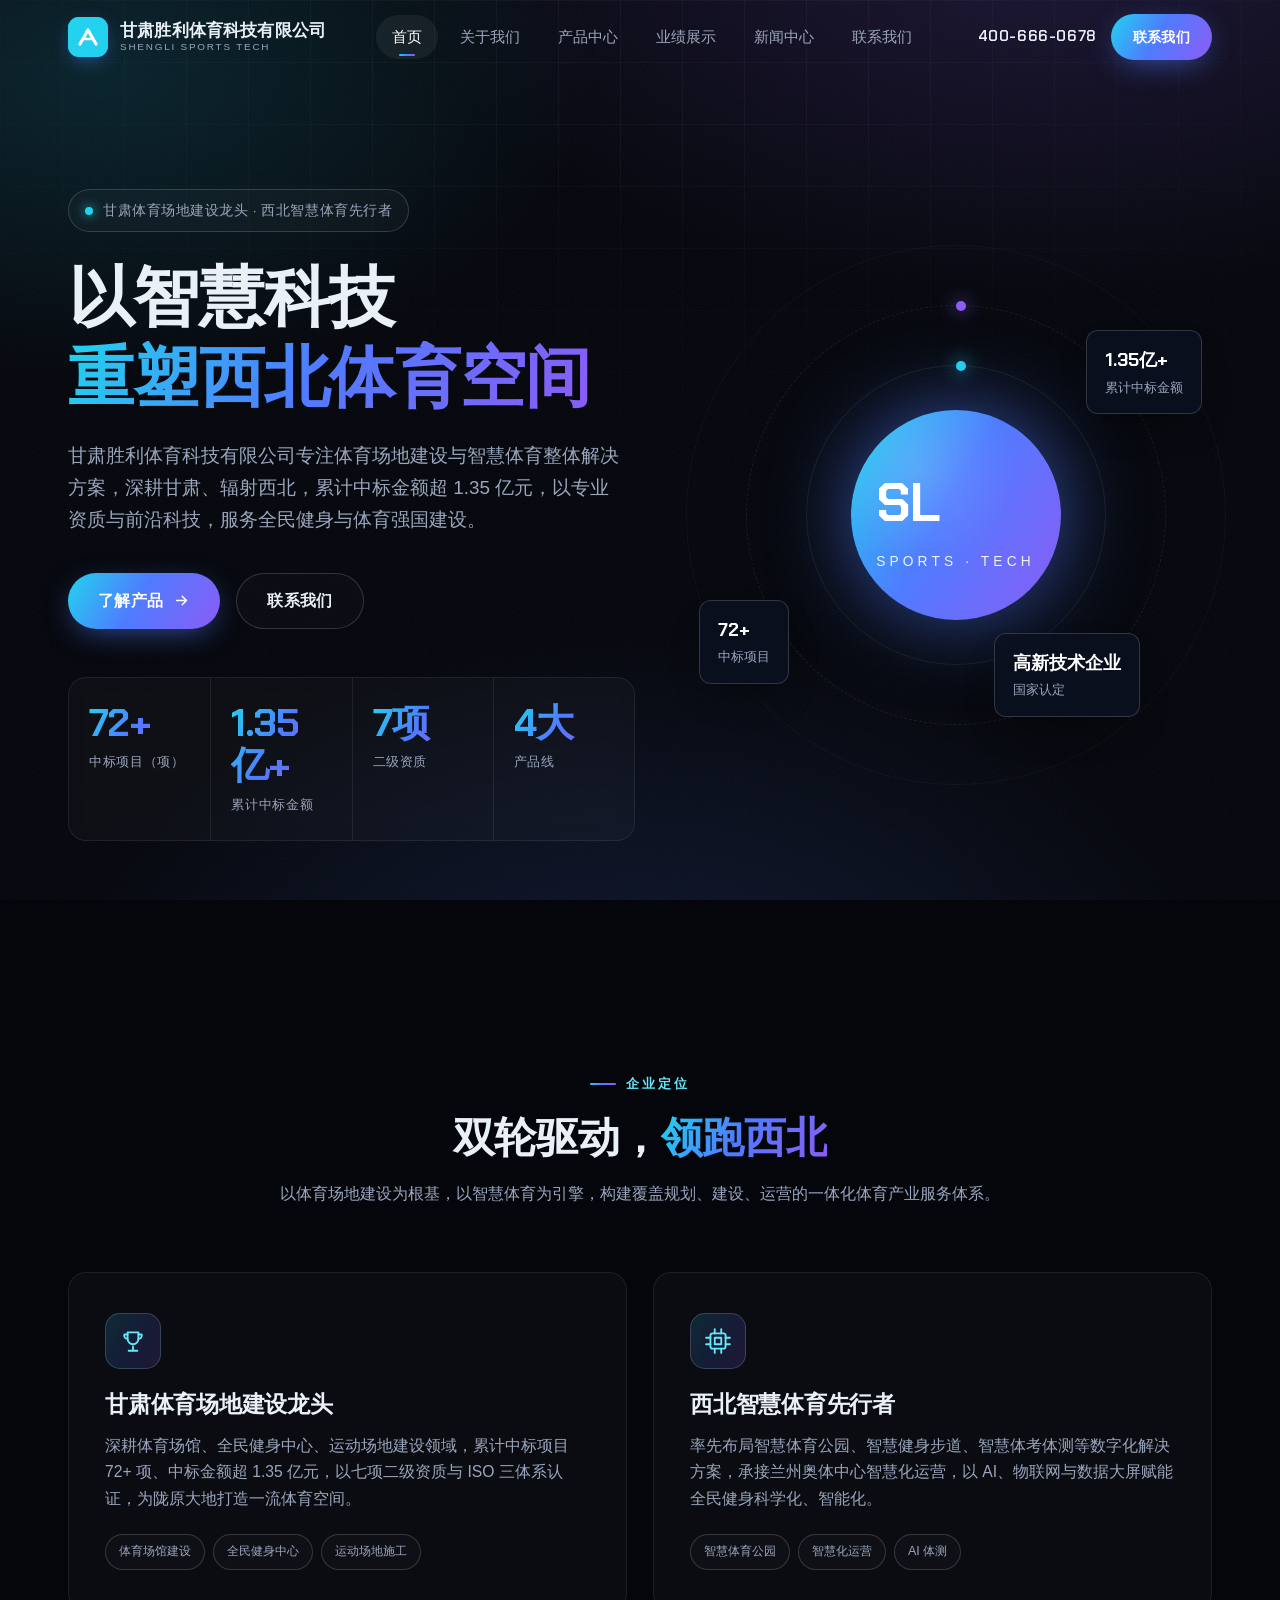
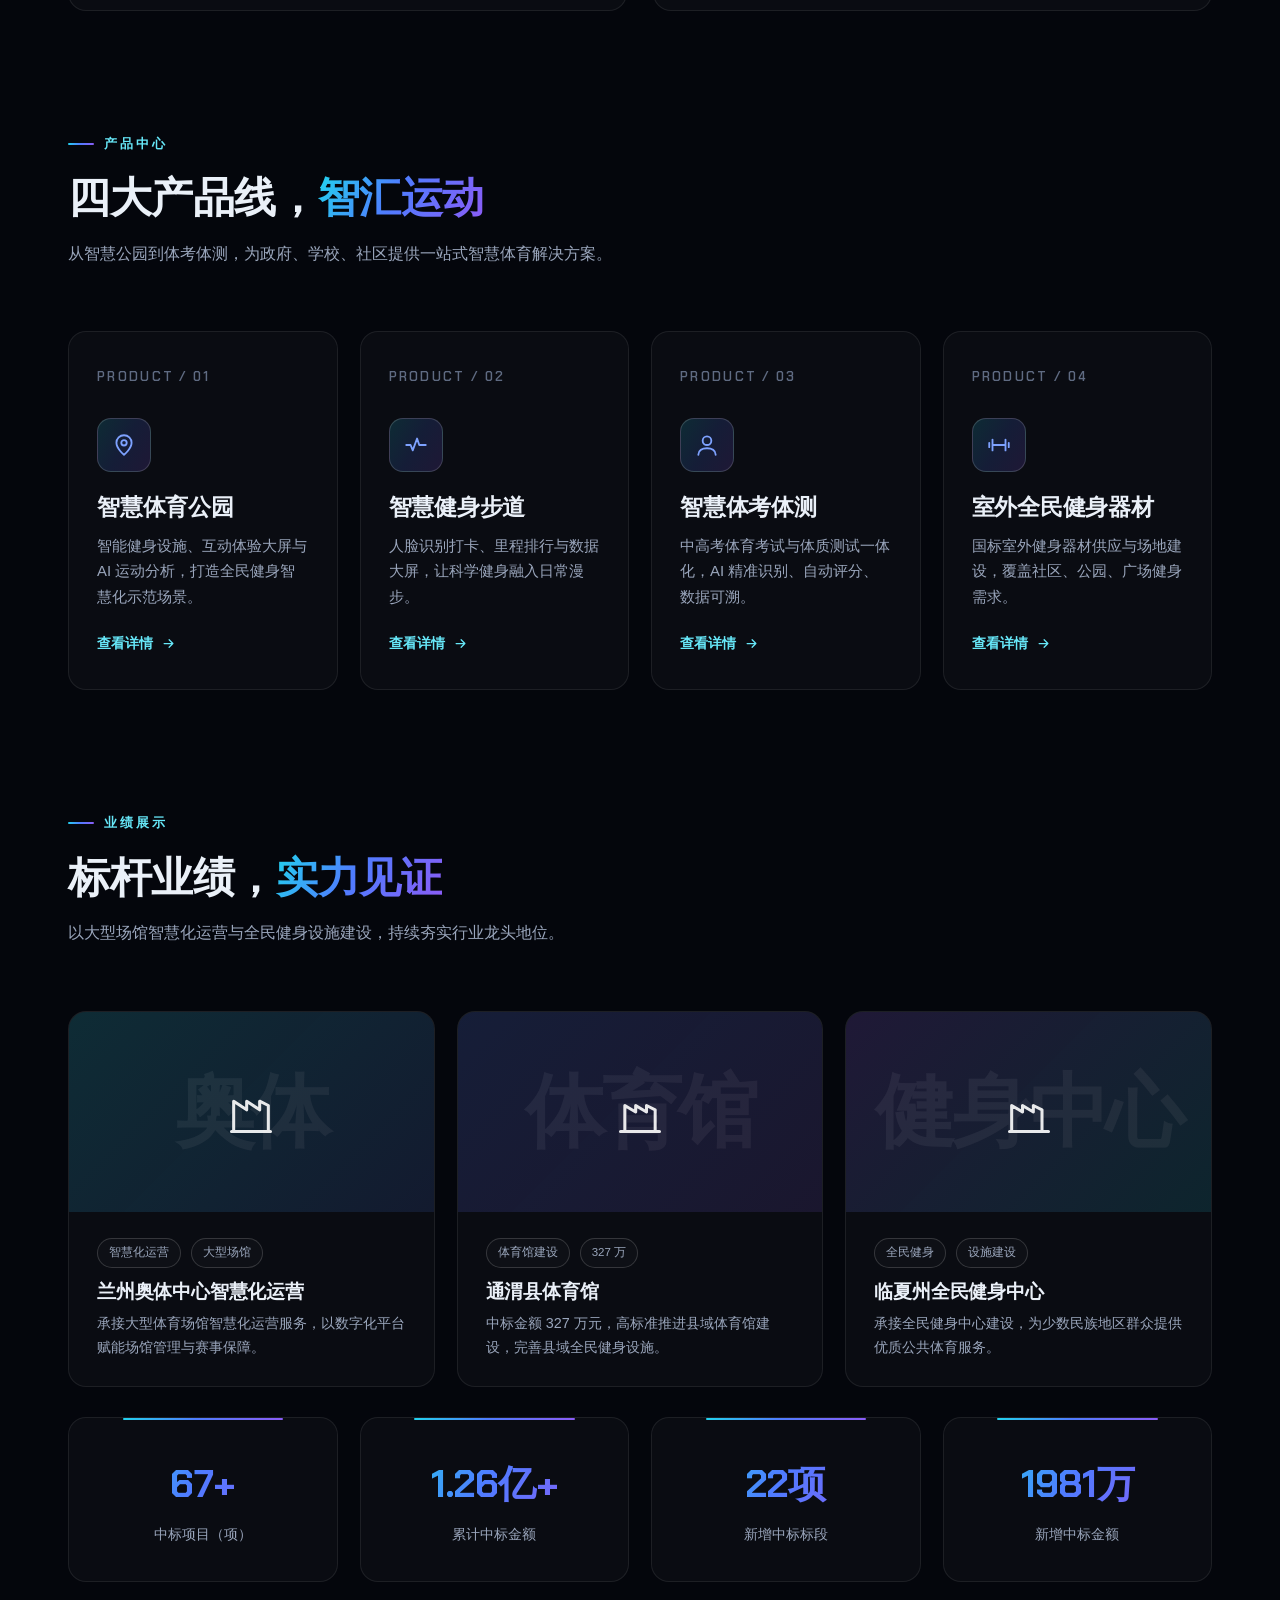
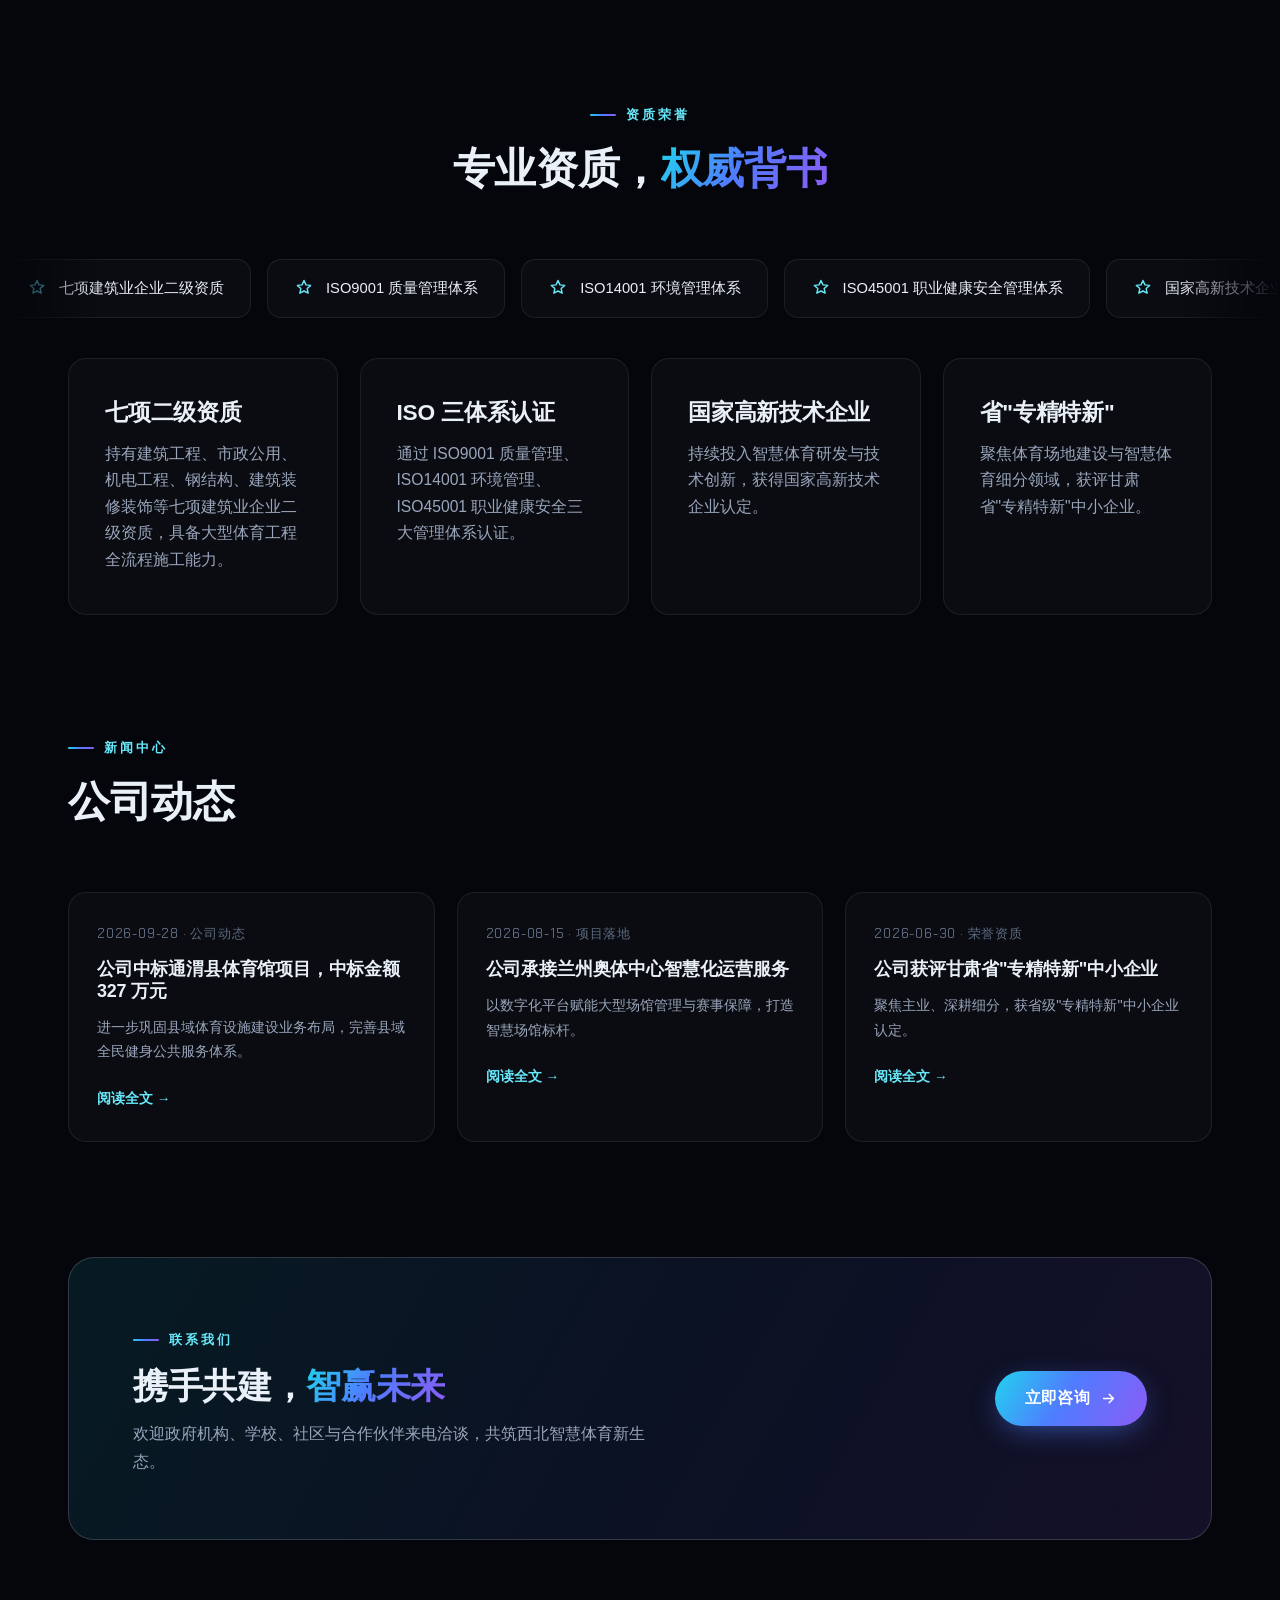
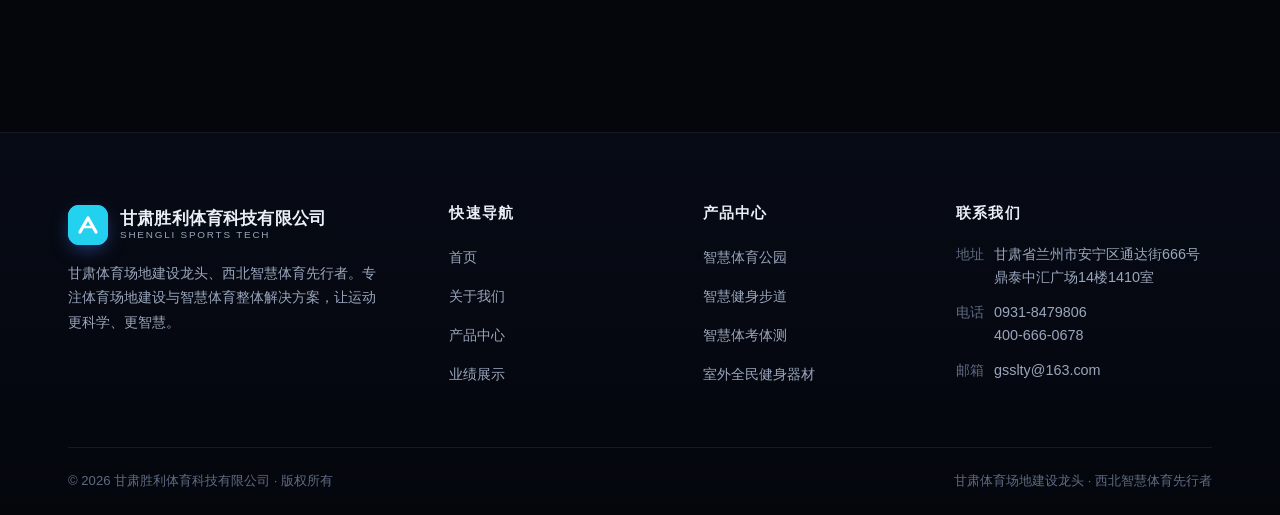
==== index.html @ 9ce58625 "feat: 甘肃胜利体育科技官网初版（深色科技风，六页整站）" ====
<!DOCTYPE html>
<html lang="zh-CN">
<head>
<meta charset="UTF-8">
<meta name="viewport" content="width=device-width, initial-scale=1.0">
<title>甘肃胜利体育科技有限公司 · 体育场地建设龙头 / 西北智慧体育先行者</title>
<meta name="description" content="甘肃胜利体育科技有限公司，甘肃体育场地建设龙头、西北智慧体育先行者。智慧体育公园、智慧健身步道、智慧体考体测、室外全民健身器材，累计中标超1.35亿元。">
<link rel="icon" href="data:image/svg+xml,%3Csvg xmlns='http://www.w3.org/2000/svg' viewBox='0 0 64 64'%3E%3Cdefs%3E%3ClinearGradient id='g' x1='0' y1='0' x2='64' y2='64'%3E%3Cstop stop-color='%2322d3ee'/%3E%3Cstop offset='1' stop-color='%238b5cf6'/%3E%3C/linearGradient%3E%3C/defs%3E%3Crect width='64' height='64' rx='16' fill='url(%23g)'/%3E%3Cpath d='M18 44 L32 20 L46 44' stroke='white' stroke-width='5' fill='none' stroke-linecap='round' stroke-linejoin='round'/%3E%3C/svg%3E">
<link rel="preconnect" href="https://fonts.googleapis.com">
<link rel="preconnect" href="https://fonts.gstatic.com" crossorigin>
<link href="https://fonts.googleapis.com/css2?family=Chakra+Petch:wght@500;600;700&display=swap" rel="stylesheet">
<link rel="stylesheet" href="assets/css/style.css">
</head>
<body>

<main>

  <!-- ===================== HERO ===================== -->
  <section class="hero">
    <div class="container hero-grid">
      <div class="reveal">
        <div class="hero-badge"><span class="dot"></span>甘肃体育场地建设龙头 · 西北智慧体育先行者</div>
        <h1>以智慧科技<br><span class="grad-text">重塑西北体育空间</span></h1>
        <p class="lead">甘肃胜利体育科技有限公司专注体育场地建设与智慧体育整体解决方案，深耕甘肃、辐射西北，累计中标金额超 1.35 亿元，以专业资质与前沿科技，服务全民健身与体育强国建设。</p>
        <div class="hero-actions">
          <a class="btn btn-primary" href="products.html">了解产品
            <svg viewBox="0 0 24 24" fill="none" stroke="currentColor" stroke-width="2" stroke-linecap="round" stroke-linejoin="round"><path d="M5 12h14M13 6l6 6-6 6"/></svg>
          </a>
          <a class="btn btn-ghost" href="contact.html">联系我们</a>
        </div>
        <div class="hero-stats">
          <div class="stat"><div class="stat-value" data-count="72" data-suffix="+">72+</div><div class="stat-label">中标项目（项）</div></div>
          <div class="stat"><div class="stat-value" data-count="1.35" data-decimals="2" data-suffix="亿+">1.35亿+</div><div class="stat-label">累计中标金额</div></div>
          <div class="stat"><div class="stat-value" data-count="7" data-suffix="项">7项</div><div class="stat-label">二级资质</div></div>
          <div class="stat"><div class="stat-value" data-count="4" data-suffix="大">4大</div><div class="stat-label">产品线</div></div>
        </div>
      </div>

      <div class="hero-visual reveal" data-delay="2">
        <div class="hero-orbit">
          <div class="hero-ring ring-1"></div>
          <div class="hero-ring ring-2"></div>
          <div class="hero-ring ring-3"></div>
          <div class="hero-core"><div><span>SL</span><em>SPORTS · TECH</em></div></div>
        </div>
        <div class="hero-float f1"><b>1.35亿+</b>累计中标金额</div>
        <div class="hero-float f2"><b>72+</b>中标项目</div>
        <div class="hero-float f3"><b>高新技术企业</b>国家认定</div>
      </div>
    </div>
  </section>

  <!-- ===================== 定位 ===================== -->
  <section class="section">
    <div class="container">
      <div class="section-head center reveal">
        <span class="eyebrow">企业定位</span>
        <h2 class="section-title">双轮驱动，<span class="grad-text">领跑西北</span></h2>
        <p class="section-sub">以体育场地建设为根基，以智慧体育为引擎，构建覆盖规划、建设、运营的一体化体育产业服务体系。</p>
      </div>
      <div class="dual-grid">
        <div class="card position-card reveal">
          <div class="ico">
            <svg viewBox="0 0 24 24" fill="none" stroke="currentColor" stroke-width="1.7" stroke-linecap="round" stroke-linejoin="round"><path d="M8 21h8M12 17v4M7 4h10v6a5 5 0 0 1-10 0z"/><path d="M7 6H4a3 3 0 0 0 3 4M17 6h3a3 3 0 0 1-3 4"/></svg>
          </div>
          <h3>甘肃体育场地建设龙头</h3>
          <p>深耕体育场馆、全民健身中心、运动场地建设领域，累计中标项目 72+ 项、中标金额超 1.35 亿元，以七项二级资质与 ISO 三体系认证，为陇原大地打造一流体育空间。</p>
          <div class="tags"><span class="tag">体育场馆建设</span><span class="tag">全民健身中心</span><span class="tag">运动场地施工</span></div>
        </div>
        <div class="card position-card reveal" data-delay="1">
          <div class="ico">
            <svg viewBox="0 0 24 24" fill="none" stroke="currentColor" stroke-width="1.7" stroke-linecap="round" stroke-linejoin="round"><rect x="5" y="5" width="14" height="14" rx="2"/><path d="M9 1v4M15 1v4M9 19v4M15 19v4M1 9h4M1 15h4M19 9h4M19 15h4M9 9h6v6H9z"/></svg>
          </div>
          <h3>西北智慧体育先行者</h3>
          <p>率先布局智慧体育公园、智慧健身步道、智慧体考体测等数字化解决方案，承接兰州奥体中心智慧化运营，以 AI、物联网与数据大屏赋能全民健身科学化、智能化。</p>
          <div class="tags"><span class="tag">智慧体育公园</span><span class="tag">智慧化运营</span><span class="tag">AI 体测</span></div>
        </div>
      </div>
    </div>
  </section>

  <!-- ===================== 产品入口 ===================== -->
  <section class="section" style="padding-top:0;">
    <div class="container">
      <div class="section-head reveal">
        <span class="eyebrow">产品中心</span>
        <h2 class="section-title">四大产品线，<span class="grad-text">智汇运动</span></h2>
        <p class="section-sub">从智慧公园到体考体测，为政府、学校、社区提供一站式智慧体育解决方案。</p>
      </div>
      <div class="product-grid">
        <a class="card product-card reveal" href="products.html">
          <span class="idx">PRODUCT / 01</span>
          <div class="ico"><svg viewBox="0 0 24 24" fill="none" stroke="currentColor" stroke-width="1.7" stroke-linecap="round" stroke-linejoin="round"><path d="M12 21s-7-5.5-7-11a7 7 0 0 1 14 0c0 5.5-7 11-7 11z"/><circle cx="12" cy="10" r="2.5"/></svg></div>
          <h3>智慧体育公园</h3>
          <p>智能健身设施、互动体验大屏与 AI 运动分析，打造全民健身智慧化示范场景。</p>
          <span class="more">查看详情 <svg viewBox="0 0 24 24" fill="none" stroke="currentColor" stroke-width="2" stroke-linecap="round" stroke-linejoin="round"><path d="M5 12h14M13 6l6 6-6 6"/></svg></span>
        </a>
        <a class="card product-card reveal" data-delay="1" href="products.html">
          <span class="idx">PRODUCT / 02</span>
          <div class="ico"><svg viewBox="0 0 24 24" fill="none" stroke="currentColor" stroke-width="1.7" stroke-linecap="round" stroke-linejoin="round"><path d="M3 12h4l2 5 4-11 2 6h6"/></svg></div>
          <h3>智慧健身步道</h3>
          <p>人脸识别打卡、里程排行与数据大屏，让科学健身融入日常漫步。</p>
          <span class="more">查看详情 <svg viewBox="0 0 24 24" fill="none" stroke="currentColor" stroke-width="2" stroke-linecap="round" stroke-linejoin="round"><path d="M5 12h14M13 6l6 6-6 6"/></svg></span>
        </a>
        <a class="card product-card reveal" data-delay="2" href="products.html">
          <span class="idx">PRODUCT / 03</span>
          <div class="ico"><svg viewBox="0 0 24 24" fill="none" stroke="currentColor" stroke-width="1.7" stroke-linecap="round" stroke-linejoin="round"><circle cx="12" cy="8" r="4"/><path d="M4 21c0-4 3.6-6 8-6s8 2 8 6"/></svg></div>
          <h3>智慧体考体测</h3>
          <p>中高考体育考试与体质测试一体化，AI 精准识别、自动评分、数据可溯。</p>
          <span class="more">查看详情 <svg viewBox="0 0 24 24" fill="none" stroke="currentColor" stroke-width="2" stroke-linecap="round" stroke-linejoin="round"><path d="M5 12h14M13 6l6 6-6 6"/></svg></span>
        </a>
        <a class="card product-card reveal" data-delay="3" href="products.html">
          <span class="idx">PRODUCT / 04</span>
          <div class="ico"><svg viewBox="0 0 24 24" fill="none" stroke="currentColor" stroke-width="1.7" stroke-linecap="round" stroke-linejoin="round"><path d="M6 7v10M18 7v10M6 12h12"/><path d="M3 10v4M21 10v4"/></svg></div>
          <h3>室外全民健身器材</h3>
          <p>国标室外健身器材供应与场地建设，覆盖社区、公园、广场健身需求。</p>
          <span class="more">查看详情 <svg viewBox="0 0 24 24" fill="none" stroke="currentColor" stroke-width="2" stroke-linecap="round" stroke-linejoin="round"><path d="M5 12h14M13 6l6 6-6 6"/></svg></span>
        </a>
      </div>
    </div>
  </section>

  <!-- ===================== 业绩亮点 ===================== -->
  <section class="section" style="padding-top:0;">
    <div class="container">
      <div class="section-head reveal">
        <span class="eyebrow">业绩展示</span>
        <h2 class="section-title">标杆业绩，<span class="grad-text">实力见证</span></h2>
        <p class="section-sub">以大型场馆智慧化运营与全民健身设施建设，持续夯实行业龙头地位。</p>
      </div>
      <div class="case-grid">
        <a class="card case-card reveal" href="cases.html">
          <div class="cover" style="background:linear-gradient(135deg,rgba(34,211,238,.16),rgba(79,124,255,.12));"><span class="cb">奥体</span><svg viewBox="0 0 24 24" fill="none" stroke="currentColor" stroke-width="1.4" stroke-linecap="round" stroke-linejoin="round"><path d="M3 21h18M4 21V7l6 4V7l6 4V7l4 2v12"/></svg></div>
          <div class="body">
            <div class="meta"><span class="tag">智慧化运营</span><span class="tag">大型场馆</span></div>
            <h3>兰州奥体中心智慧化运营</h3>
            <p>承接大型体育场馆智慧化运营服务，以数字化平台赋能场馆管理与赛事保障。</p>
          </div>
        </a>
        <a class="card case-card reveal" data-delay="1" href="cases.html">
          <div class="cover" style="background:linear-gradient(135deg,rgba(79,124,255,.16),rgba(139,92,246,.12));"><span class="cb">体育馆</span><svg viewBox="0 0 24 24" fill="none" stroke="currentColor" stroke-width="1.4" stroke-linecap="round" stroke-linejoin="round"><path d="M3 21h18M5 21V9l5 3V9l5 3V9l4 2v10"/></svg></div>
          <div class="body">
            <div class="meta"><span class="tag">体育馆建设</span><span class="tag">327 万</span></div>
            <h3>通渭县体育馆</h3>
            <p>中标金额 327 万元，高标准推进县域体育馆建设，完善县域全民健身设施。</p>
          </div>
        </a>
        <a class="card case-card reveal" data-delay="2" href="cases.html">
          <div class="cover" style="background:linear-gradient(135deg,rgba(139,92,246,.16),rgba(34,211,238,.12));"><span class="cb">健身中心</span><svg viewBox="0 0 24 24" fill="none" stroke="currentColor" stroke-width="1.4" stroke-linecap="round" stroke-linejoin="round"><path d="M3 21h18M4 21V9l5 3V9l5 3V9l4 2v10"/></svg></div>
          <div class="body">
            <div class="meta"><span class="tag">全民健身</span><span class="tag">设施建设</span></div>
            <h3>临夏州全民健身中心</h3>
            <p>承接全民健身中心建设，为少数民族地区群众提供优质公共体育服务。</p>
          </div>
        </a>
      </div>
      <div class="bid-stats">
        <div class="bid-stat reveal"><div class="v grad-text" data-count="72" data-suffix="+">72+</div><div class="l">中标项目（项）</div></div>
        <div class="bid-stat reveal" data-delay="1"><div class="v grad-text" data-count="1.35" data-decimals="2" data-suffix="亿+">1.35亿+</div><div class="l">累计中标金额</div></div>
        <div class="bid-stat reveal" data-delay="2"><div class="v grad-text" data-count="24" data-suffix="项">24项</div><div class="l">新增中标标段</div></div>
        <div class="bid-stat reveal" data-delay="3"><div class="v grad-text" data-count="2129" data-suffix="万">2129万</div><div class="l">新增中标金额</div></div>
      </div>
    </div>
  </section>

  <!-- ===================== 资质荣誉 ===================== -->
  <section class="section" style="padding-top:0;">
    <div class="container">
      <div class="section-head center reveal">
        <span class="eyebrow">资质荣誉</span>
        <h2 class="section-title">专业资质，<span class="grad-text">权威背书</span></h2>
      </div>
    </div>
    <div class="honor-marquee reveal">
      <div class="honor-track" id="honorTrack">
        <span class="honor-chip"><svg viewBox="0 0 24 24" fill="none" stroke="currentColor" stroke-width="1.7" stroke-linecap="round" stroke-linejoin="round"><path d="M12 3l2.4 5.3 5.6.6-4.2 3.8 1.2 5.5L12 15.6 7 18.2l1.2-5.5L4 8.9l5.6-.6z"/></svg>七项建筑业企业二级资质</span>
        <span class="honor-chip"><svg viewBox="0 0 24 24" fill="none" stroke="currentColor" stroke-width="1.7" stroke-linecap="round" stroke-linejoin="round"><path d="M12 3l2.4 5.3 5.6.6-4.2 3.8 1.2 5.5L12 15.6 7 18.2l1.2-5.5L4 8.9l5.6-.6z"/></svg>ISO9001 质量管理体系</span>
        <span class="honor-chip"><svg viewBox="0 0 24 24" fill="none" stroke="currentColor" stroke-width="1.7" stroke-linecap="round" stroke-linejoin="round"><path d="M12 3l2.4 5.3 5.6.6-4.2 3.8 1.2 5.5L12 15.6 7 18.2l1.2-5.5L4 8.9l5.6-.6z"/></svg>ISO14001 环境管理体系</span>
        <span class="honor-chip"><svg viewBox="0 0 24 24" fill="none" stroke="currentColor" stroke-width="1.7" stroke-linecap="round" stroke-linejoin="round"><path d="M12 3l2.4 5.3 5.6.6-4.2 3.8 1.2 5.5L12 15.6 7 18.2l1.2-5.5L4 8.9l5.6-.6z"/></svg>ISO45001 职业健康安全管理体系</span>
        <span class="honor-chip"><svg viewBox="0 0 24 24" fill="none" stroke="currentColor" stroke-width="1.7" stroke-linecap="round" stroke-linejoin="round"><path d="M12 3l2.4 5.3 5.6.6-4.2 3.8 1.2 5.5L12 15.6 7 18.2l1.2-5.5L4 8.9l5.6-.6z"/></svg>国家高新技术企业</span>
        <span class="honor-chip"><svg viewBox="0 0 24 24" fill="none" stroke="currentColor" stroke-width="1.7" stroke-linecap="round" stroke-linejoin="round"><path d="M12 3l2.4 5.3 5.6.6-4.2 3.8 1.2 5.5L12 15.6 7 18.2l1.2-5.5L4 8.9l5.6-.6z"/></svg>甘肃省"专精特新"中小企业</span>
        <span class="honor-chip"><svg viewBox="0 0 24 24" fill="none" stroke="currentColor" stroke-width="1.7" stroke-linecap="round" stroke-linejoin="round"><path d="M12 3l2.4 5.3 5.6.6-4.2 3.8 1.2 5.5L12 15.6 7 18.2l1.2-5.5L4 8.9l5.6-.6z"/></svg>兰州奥体中心智慧化运营</span>
      </div>
    </div>
    <div class="container">
      <div class="honor-grid">
        <div class="card position-card reveal">
          <h3>七项二级资质</h3>
          <p>持有建筑工程、市政公用、机电工程、钢结构、建筑装修装饰等七项建筑业企业二级资质，具备大型体育工程全流程施工能力。</p>
        </div>
        <div class="card position-card reveal" data-delay="1">
          <h3>ISO 三体系认证</h3>
          <p>通过 ISO9001 质量管理、ISO14001 环境管理、ISO45001 职业健康安全三大管理体系认证。</p>
        </div>
        <div class="card position-card reveal" data-delay="2">
          <h3>国家高新技术企业</h3>
          <p>持续投入智慧体育研发与技术创新，获得国家高新技术企业认定。</p>
        </div>
        <div class="card position-card reveal" data-delay="3">
          <h3>省"专精特新"</h3>
          <p>聚焦体育场地建设与智慧体育细分领域，获评甘肃省"专精特新"中小企业。</p>
        </div>
      </div>
    </div>
  </section>

  <!-- ===================== 新闻 ===================== -->
  <section class="section" style="padding-top:0;">
    <div class="container">
      <div class="section-head reveal">
        <span class="eyebrow">新闻中心</span>
        <h2 class="section-title">公司动态</h2>
      </div>
      <div class="news-grid">
        <a class="card news-card reveal" href="news.html">
          <div class="date">2026-09-28 · 公司动态</div>
          <h3>公司中标通渭县体育馆项目，中标金额 327 万元</h3>
          <p>进一步巩固县域体育设施建设业务布局，完善县域全民健身公共服务体系。</p>
          <span class="more">阅读全文 →</span>
        </a>
        <a class="card news-card reveal" data-delay="1" href="news.html">
          <div class="date">2026-08-15 · 项目落地</div>
          <h3>公司承接兰州奥体中心智慧化运营服务</h3>
          <p>以数字化平台赋能大型场馆管理与赛事保障，打造智慧场馆标杆。</p>
          <span class="more">阅读全文 →</span>
        </a>
        <a class="card news-card reveal" data-delay="2" href="news.html">
          <div class="date">2026-06-30 · 荣誉资质</div>
          <h3>公司获评甘肃省"专精特新"中小企业</h3>
          <p>聚焦主业、深耕细分，获省级"专精特新"中小企业认定。</p>
          <span class="more">阅读全文 →</span>
        </a>
      </div>
    </div>
  </section>

  <!-- ===================== 联系 ===================== -->
  <section class="section" style="padding-top:0;">
    <div class="container">
      <div class="contact-strip reveal">
        <div class="inner">
          <div>
            <span class="eyebrow">联系我们</span>
            <h2 style="margin-top:14px;">携手共建，<span class="grad-text">智赢未来</span></h2>
            <p>欢迎政府机构、学校、社区与合作伙伴来电洽谈，共筑西北智慧体育新生态。</p>
          </div>
          <a class="btn btn-primary" href="contact.html">立即咨询
            <svg viewBox="0 0 24 24" fill="none" stroke="currentColor" stroke-width="2" stroke-linecap="round" stroke-linejoin="round"><path d="M5 12h14M13 6l6 6-6 6"/></svg>
          </a>
        </div>
      </div>
    </div>
  </section>

</main>

<script src="assets/js/main.js"></script>
</body>
</html>
---- assets/css/style.css ----
/* ============================================================
   甘肃胜利体育科技有限公司 · 官网设计系统
   深色科技风 · 蓝紫青高级配色 · 大留白 · 微动效
   ============================================================ */

:root {
  /* 基础色 */
  --bg: #04060c;
  --bg-2: #070b16;
  --bg-3: #0b1120;
  --panel: rgba(255, 255, 255, 0.028);
  --panel-2: rgba(255, 255, 255, 0.045);
  --border: rgba(255, 255, 255, 0.08);
  --border-strong: rgba(255, 255, 255, 0.16);

  /* 文字 */
  --text: #eaf0f8;
  --text-muted: #9aa6bc;
  --text-dim: #5f6b82;

  /* 品牌色（蓝 · 紫 · 青） */
  --cyan: #22d3ee;
  --cyan-soft: #67e8f9;
  --blue: #4f7cff;
  --blue-soft: #7ea2ff;
  --violet: #8b5cf6;
  --violet-soft: #b49af9;

  --grad: linear-gradient(120deg, #22d3ee 0%, #4f7cff 46%, #8b5cf6 100%);
  --grad-soft: linear-gradient(120deg, rgba(34,211,238,.16), rgba(79,124,255,.16), rgba(139,92,246,.16));

  --font-sans: "PingFang SC", "Hiragino Sans GB", "Microsoft YaHei", "Noto Sans CJK SC", -apple-system, "Segoe UI", Roboto, sans-serif;
  --font-display: "Chakra Petch", "PingFang SC", "Hiragino Sans GB", "Microsoft YaHei", sans-serif;

  --maxw: 1200px;
  --radius: 18px;
  --radius-sm: 12px;
  --nav-h: 74px;
  --ease: cubic-bezier(.22, 1, .36, 1);
}

* { margin: 0; padding: 0; box-sizing: border-box; }

html { scroll-behavior: smooth; -webkit-text-size-adjust: 100%; }

body {
  font-family: var(--font-sans);
  background: var(--bg);
  color: var(--text);
  line-height: 1.7;
  font-size: 16px;
  overflow-x: hidden;
  -webkit-font-smoothing: antialiased;
  text-rendering: optimizeLegibility;
}

::selection { background: rgba(79, 124, 255, .35); color: #fff; }

img, svg { display: block; max-width: 100%; }
a { color: inherit; text-decoration: none; }
ul { list-style: none; }
button { font-family: inherit; cursor: pointer; border: none; background: none; color: inherit; }

/* 全局氛围背景：网格 + 光晕 */
.site-bg {
  position: fixed;
  inset: 0;
  z-index: -2;
  background:
    radial-gradient(1100px 620px at 82% -8%, rgba(139, 92, 246, .18), transparent 60%),
    radial-gradient(900px 560px at 8% 8%, rgba(34, 211, 238, .14), transparent 55%),
    radial-gradient(1000px 720px at 50% 118%, rgba(79, 124, 255, .16), transparent 60%),
    var(--bg);
}
.site-bg::after {
  content: "";
  position: absolute;
  inset: 0;
  background-image:
    linear-gradient(rgba(255,255,255,.035) 1px, transparent 1px),
    linear-gradient(90deg, rgba(255,255,255,.035) 1px, transparent 1px);
  background-size: 62px 62px;
  -webkit-mask-image: radial-gradient(ellipse 90% 70% at 50% 0%, #000 20%, transparent 78%);
          mask-image: radial-gradient(ellipse 90% 70% at 50% 0%, #000 20%, transparent 78%);
}

/* 噪点纹理 */
.grain {
  position: fixed;
  inset: 0;
  z-index: -1;
  pointer-events: none;
  opacity: .05;
  background-image: url("data:image/svg+xml,%3Csvg xmlns='http://www.w3.org/2000/svg' width='160' height='160'%3E%3Cfilter id='n'%3E%3CfeTurbulence type='fractalNoise' baseFrequency='.85' numOctaves='2'/%3E%3C/filter%3E%3Crect width='100%25' height='100%25' filter='url(%23n)'/%3E%3C/svg%3E");
}

/* 排版 */
h1, h2, h3, h4 { font-weight: 700; line-height: 1.22; letter-spacing: -.01em; }
h1 { font-size: clamp(2.3rem, 5.4vw, 4.1rem); }
h2 { font-size: clamp(1.7rem, 3.4vw, 2.6rem); }
h3 { font-size: clamp(1.15rem, 2vw, 1.42rem); }

.num, .stat-value, .eyebrow, .badge { font-family: var(--font-display); }

.eyebrow {
  display: inline-flex;
  align-items: center;
  gap: 10px;
  font-size: .82rem;
  font-weight: 600;
  letter-spacing: .22em;
  text-transform: uppercase;
  color: var(--cyan-soft);
}
.eyebrow::before {
  content: "";
  width: 26px; height: 2px;
  background: var(--grad);
  border-radius: 2px;
}

.grad-text {
  background: var(--grad);
  -webkit-background-clip: text;
  background-clip: text;
  color: transparent;
}

/* 布局 */
.container { width: 100%; max-width: var(--maxw); margin: 0 auto; padding: 0 28px; }
.section { padding: clamp(64px, 9vw, 120px) 0; position: relative; }
.section-tight { padding: clamp(40px, 6vw, 72px) 0; }

.section-head { max-width: 720px; margin: 0 0 clamp(40px, 6vw, 64px); }
.section-head.center { margin-left: auto; margin-right: auto; text-align: center; }
.section-head.center .eyebrow { justify-content: center; }
.section-title { margin: 18px 0 16px; }
.section-sub { color: var(--text-muted); font-size: 1.02rem; }

/* 按钮 */
.btn {
  position: relative;
  display: inline-flex;
  align-items: center;
  gap: 10px;
  padding: 14px 30px;
  border-radius: 999px;
  font-size: .98rem;
  font-weight: 600;
  letter-spacing: .02em;
  transition: transform .35s var(--ease), box-shadow .35s var(--ease), background .35s var(--ease), border-color .35s;
  overflow: hidden;
  white-space: nowrap;
}
.btn svg { width: 17px; height: 17px; }
.btn-primary {
  background: var(--grad);
  color: #fff;
  box-shadow: 0 8px 30px -8px rgba(79, 124, 255, .65);
}
.btn-primary::after {
  content: "";
  position: absolute;
  inset: 0;
  background: linear-gradient(120deg, transparent 30%, rgba(255,255,255,.35) 50%, transparent 70%);
  transform: translateX(-110%);
  transition: transform .7s var(--ease);
}
.btn-primary:hover { transform: translateY(-3px); box-shadow: 0 14px 40px -8px rgba(79, 124, 255, .8); }
.btn-primary:hover::after { transform: translateX(110%); }
.btn-ghost {
  border: 1px solid var(--border-strong);
  background: rgba(255,255,255,.02);
  color: var(--text);
}
.btn-ghost:hover { border-color: var(--cyan); background: rgba(34,211,238,.08); transform: translateY(-3px); }
.btn-sm { padding: 11px 22px; font-size: .9rem; }

/* ============ 顶栏 ============ */
.site-header {
  position: fixed;
  top: 0; left: 0; right: 0;
  z-index: 100;
  height: var(--nav-h);
  transition: background .4s, border-color .4s, backdrop-filter .4s;
  border-bottom: 1px solid transparent;
}
.site-header.scrolled {
  background: rgba(4, 6, 12, .72);
  -webkit-backdrop-filter: blur(18px);
  backdrop-filter: blur(18px);
  border-bottom-color: var(--border);
}
.nav-wrap {
  height: var(--nav-h);
  display: flex;
  align-items: center;
  justify-content: space-between;
  gap: 24px;
}
.brand { display: flex; align-items: center; gap: 12px; }
.brand-mark {
  width: 40px; height: 40px;
  flex: none;
  border-radius: 11px;
  background: var(--grad);
  display: grid; place-items: center;
  box-shadow: 0 6px 20px -6px rgba(79, 124, 255, .7);
}
.brand-name { font-size: 1.05rem; font-weight: 700; letter-spacing: .01em; line-height: 1.2; }
.brand-name small { display: block; font-size: .62rem; font-weight: 500; letter-spacing: .18em; color: var(--text-muted); }

.nav-links { display: flex; align-items: center; gap: 6px; }
.nav-links a {
  position: relative;
  padding: 9px 16px;
  font-size: .95rem;
  color: var(--text-muted);
  border-radius: 999px;
  transition: color .3s, background .3s;
}
.nav-links a:hover { color: var(--text); }
.nav-links a.active { color: #fff; background: rgba(255,255,255,.06); }
.nav-links a.active::after {
  content: "";
  position: absolute;
  left: 50%; bottom: 3px;
  transform: translateX(-50%);
  width: 16px; height: 2px;
  background: var(--grad);
  border-radius: 2px;
}
.nav-cta { display: flex; align-items: center; gap: 14px; }
.nav-tel { font-family: var(--font-display); font-weight: 600; font-size: .95rem; color: var(--text); letter-spacing: .04em; }

.burger { display: none; width: 42px; height: 42px; border-radius: 10px; border: 1px solid var(--border-strong); position: relative; }
.burger span {
  position: absolute; left: 11px; right: 11px; height: 2px;
  background: var(--text); border-radius: 2px;
  transition: transform .35s var(--ease), opacity .25s;
}
.burger span:nth-child(1) { top: 15px; }
.burger span:nth-child(2) { top: 21px; }
.burger span:nth-child(3) { top: 27px; }
.burger.open span:nth-child(1) { top: 21px; transform: rotate(45deg); }
.burger.open span:nth-child(2) { opacity: 0; }
.burger.open span:nth-child(3) { top: 21px; transform: rotate(-45deg); }

/* 移动端导航 */
.mobile-menu {
  position: fixed;
  inset: 0;
  z-index: 99;
  background: rgba(4, 6, 12, .96);
  -webkit-backdrop-filter: blur(20px);
  backdrop-filter: blur(20px);
  display: flex;
  flex-direction: column;
  justify-content: center;
  padding: 0 32px;
  opacity: 0;
  pointer-events: none;
  transition: opacity .4s var(--ease);
}
.mobile-menu.open { opacity: 1; pointer-events: auto; }
.mobile-menu a {
  display: block;
  padding: 17px 4px;
  font-size: 1.5rem;
  font-weight: 600;
  color: var(--text);
  border-bottom: 1px solid var(--border);
  transition: color .3s, padding-left .3s;
}
.mobile-menu a:hover, .mobile-menu a.active { color: var(--cyan-soft); padding-left: 14px; }
.mobile-menu .m-tel { margin-top: 28px; color: var(--text-muted); font-size: 1rem; }

/* ============ Hero ============ */
.hero {
  position: relative;
  padding: calc(var(--nav-h) + clamp(60px, 9vw, 120px)) 0 clamp(64px, 9vw, 110px);
  overflow: hidden;
}
.hero-grid {
  display: grid;
  grid-template-columns: 1.05fr .95fr;
  gap: clamp(32px, 5vw, 64px);
  align-items: center;
}
.hero-badge {
  display: inline-flex;
  align-items: center;
  gap: 10px;
  padding: 9px 16px;
  border-radius: 999px;
  border: 1px solid var(--border-strong);
  background: var(--panel);
  font-size: .85rem;
  color: var(--text-muted);
  letter-spacing: .04em;
  margin-bottom: 26px;
}
.hero-badge .dot {
  width: 8px; height: 8px; border-radius: 50%;
  background: var(--cyan);
  box-shadow: 0 0 12px var(--cyan);
  animation: pulse 2.2s infinite;
}
@keyframes pulse { 0%,100% { opacity: 1; } 50% { opacity: .35; } }

.hero h1 { margin-bottom: 22px; }
.hero .lead { font-size: clamp(1.02rem, 1.6vw, 1.18rem); color: var(--text-muted); max-width: 560px; margin-bottom: 36px; }
.hero-actions { display: flex; flex-wrap: wrap; gap: 16px; margin-bottom: 48px; }

/* Hero 数据条 */
.hero-stats {
  display: grid;
  grid-template-columns: repeat(4, 1fr);
  gap: 0;
  border: 1px solid var(--border);
  border-radius: var(--radius);
  background: var(--panel);
  -webkit-backdrop-filter: blur(8px);
  backdrop-filter: blur(8px);
  overflow: hidden;
}
.hero-stats .stat { padding: 24px 20px; border-left: 1px solid var(--border); }
.hero-stats .stat:first-child { border-left: none; }
.stat-value {
  font-size: clamp(1.7rem, 3vw, 2.4rem);
  font-weight: 700;
  letter-spacing: -.02em;
  background: var(--grad);
  -webkit-background-clip: text;
  background-clip: text;
  color: transparent;
  line-height: 1.1;
}
.stat-label { margin-top: 7px; font-size: .82rem; color: var(--text-muted); letter-spacing: .05em; }

/* Hero 视觉 */
.hero-visual { position: relative; min-height: 420px; }
.hero-orbit {
  position: absolute;
  inset: 0;
  display: grid;
  place-items: center;
}
.hero-ring {
  position: absolute;
  border-radius: 50%;
  border: 1px solid var(--border);
}
.ring-1 { width: 300px; height: 300px; animation: spin 40s linear infinite; }
.ring-2 { width: 420px; height: 420px; border-style: dashed; animation: spin 70s linear infinite reverse; }
.ring-3 { width: 540px; height: 540px; opacity: .5; }
.ring-1::before, .ring-2::before {
  content: "";
  position: absolute;
  width: 10px; height: 10px;
  border-radius: 50%;
  background: var(--cyan);
  box-shadow: 0 0 18px var(--cyan);
  top: -5px; left: 50%;
}
.ring-2::before { background: var(--violet); box-shadow: 0 0 18px var(--violet); }
@keyframes spin { to { transform: rotate(360deg); } }

.hero-core {
  position: relative;
  width: 210px; height: 210px;
  border-radius: 50%;
  background: radial-gradient(circle at 32% 28%, rgba(255,255,255,.14), transparent 46%), var(--grad);
  display: grid;
  place-items: center;
  box-shadow: 0 0 90px -10px rgba(79, 124, 255, .8), 0 30px 60px -30px rgba(0,0,0,.8);
}
.hero-core span {
  font-family: var(--font-display);
  font-size: 3.4rem;
  font-weight: 700;
  color: #fff;
  letter-spacing: -.04em;
}
.hero-core em { font-style: normal; font-size: .86rem; letter-spacing: .3em; color: rgba(255,255,255,.9); display: block; text-align: center; }
.hero-float {
  position: absolute;
  padding: 14px 18px;
  border-radius: var(--radius-sm);
  background: rgba(11, 17, 32, .85);
  border: 1px solid var(--border-strong);
  -webkit-backdrop-filter: blur(12px);
  backdrop-filter: blur(12px);
  font-size: .82rem;
  color: var(--text-muted);
  box-shadow: 0 18px 40px -20px rgba(0,0,0,.7);
  animation: floaty 6s ease-in-out infinite;
}
.hero-float b { display: block; font-family: var(--font-display); font-size: 1.15rem; color: #fff; }
.f1 { top: 6%; right: 2%; }
.f2 { bottom: 10%; left: 0; animation-delay: -2s; }
.f3 { bottom: 2%; right: 14%; animation-delay: -4s; }
@keyframes floaty { 0%,100% { transform: translateY(0); } 50% { transform: translateY(-14px); } }

/* ============ 卡片通用 ============ */
.card {
  position: relative;
  background: var(--panel);
  border: 1px solid var(--border);
  border-radius: var(--radius);
  overflow: hidden;
  transition: transform .45s var(--ease), border-color .45s, box-shadow .45s;
}
.card:hover { transform: translateY(-6px); border-color: var(--border-strong); box-shadow: 0 24px 50px -24px rgba(0,0,0,.8); }
.card::before {
  content: "";
  position: absolute;
  inset: 0;
  background: radial-gradient(420px 220px at 50% -20%, rgba(79,124,255,.12), transparent 70%);
  opacity: 0;
  transition: opacity .45s;
  pointer-events: none;
}
.card:hover::before { opacity: 1; }

/* 定位卡片 */
.dual-grid { display: grid; grid-template-columns: repeat(2, 1fr); gap: 26px; }
.position-card { padding: 40px 36px; }
.position-card .ico {
  width: 56px; height: 56px;
  border-radius: 15px;
  background: var(--grad-soft);
  border: 1px solid var(--border-strong);
  display: grid; place-items: center;
  margin-bottom: 22px;
  color: var(--cyan-soft);
}
.position-card .ico svg { width: 26px; height: 26px; }
.position-card h3 { margin-bottom: 14px; }
.position-card p { color: var(--text-muted); font-size: .98rem; }
.position-card .tags { margin-top: 22px; display: flex; flex-wrap: wrap; gap: 8px; }
.tag {
  font-size: .78rem;
  padding: 6px 13px;
  border-radius: 999px;
  border: 1px solid var(--border-strong);
  color: var(--text-muted);
  background: rgba(255,255,255,.02);
}

/* ============ 产品卡片 ============ */
.product-grid { display: grid; grid-template-columns: repeat(4, 1fr); gap: 22px; }
.product-card { padding: 34px 28px; display: flex; flex-direction: column; }
.product-card .idx {
  font-family: var(--font-display);
  font-size: .8rem;
  font-weight: 600;
  letter-spacing: .18em;
  color: var(--text-dim);
  margin-bottom: 30px;
}
.product-card .ico {
  width: 54px; height: 54px;
  border-radius: 14px;
  background: var(--grad-soft);
  border: 1px solid var(--border-strong);
  display: grid; place-items: center;
  margin-bottom: 22px;
  color: var(--blue-soft);
  transition: transform .45s var(--ease);
}
.product-card:hover .ico { transform: scale(1.08) rotate(-4deg); }
.product-card .ico svg { width: 26px; height: 26px; }
.product-card h3 { margin-bottom: 12px; }
.product-card p { color: var(--text-muted); font-size: .93rem; flex: 1; }
.product-card .more {
  margin-top: 22px;
  display: inline-flex; align-items: center; gap: 8px;
  font-size: .86rem; font-weight: 600; color: var(--cyan-soft);
  transition: gap .3s;
}
.product-card:hover .more { gap: 14px; }
.product-card .more svg { width: 15px; height: 15px; }

/* ============ 业绩 ============ */
.case-grid { display: grid; grid-template-columns: repeat(3, 1fr); gap: 22px; }
.case-card { cursor: pointer; }
.case-card .cover {
  height: 200px;
  position: relative;
  overflow: hidden;
  display: grid; place-items: center;
}
.case-card .cover .cb {
  position: absolute;
  font-family: var(--font-display);
  font-size: 5rem; font-weight: 700;
  color: rgba(255,255,255,.06);
  letter-spacing: -.04em;
}
.case-card .cover svg { width: 52px; height: 52px; color: rgba(255,255,255,.9); position: relative; }
.case-card .body { padding: 26px 28px; }
.case-card .meta { display: flex; align-items: center; gap: 10px; margin-bottom: 12px; }
.case-card .meta .tag { padding: 4px 11px; font-size: .72rem; }
.case-card h3 { font-size: 1.18rem; margin-bottom: 8px; }
.case-card p { color: var(--text-muted); font-size: .9rem; }

/* 中标统计 */
.bid-stats { display: grid; grid-template-columns: repeat(4, 1fr); gap: 22px; margin-top: 30px; }
.bid-stat {
  padding: 34px 28px;
  text-align: center;
  border-radius: var(--radius);
  background: var(--panel);
  border: 1px solid var(--border);
  position: relative;
  overflow: hidden;
}
.bid-stat::after {
  content: "";
  position: absolute;
  left: 20%; right: 20%; top: 0; height: 2px;
  background: var(--grad);
  border-radius: 2px;
}
.bid-stat .v { font-family: var(--font-display); font-size: 2.4rem; font-weight: 700; letter-spacing: -.02em; }
.bid-stat .l { margin-top: 6px; color: var(--text-muted); font-size: .88rem; }

/* ============ 资质荣誉 ============ */
.honor-marquee { overflow: hidden; -webkit-mask-image: linear-gradient(90deg, transparent, #000 8%, #000 92%, transparent); mask-image: linear-gradient(90deg, transparent, #000 8%, #000 92%, transparent); }
.honor-track { display: flex; gap: 16px; width: max-content; animation: marquee 34s linear infinite; }
.honor-track:hover { animation-play-state: paused; }
@keyframes marquee { to { transform: translateX(-50%); } }
.honor-chip {
  display: inline-flex; align-items: center; gap: 12px;
  padding: 16px 26px;
  border-radius: 14px;
  background: var(--panel);
  border: 1px solid var(--border);
  white-space: nowrap;
  font-size: .92rem;
  color: var(--text);
  transition: border-color .3s, background .3s;
}
.honor-chip:hover { border-color: var(--cyan); background: rgba(34,211,238,.06); }
.honor-chip svg { width: 20px; height: 20px; color: var(--cyan-soft); flex: none; }

.honor-grid { display: grid; grid-template-columns: repeat(4, 1fr); gap: 22px; margin-top: 40px; }

/* ============ 新闻 ============ */
.news-grid { display: grid; grid-template-columns: repeat(3, 1fr); gap: 22px; }
.news-card { padding: 30px 28px; }
.news-card .date {
  font-family: var(--font-display);
  font-size: .82rem;
  letter-spacing: .06em;
  color: var(--text-dim);
  margin-bottom: 14px;
}
.news-card h3 { font-size: 1.12rem; margin-bottom: 12px; transition: color .3s; }
.news-card:hover h3 { color: var(--cyan-soft); }
.news-card p { color: var(--text-muted); font-size: .9rem; margin-bottom: 20px; }
.news-card .more { font-size: .85rem; font-weight: 600; color: var(--cyan-soft); display: inline-flex; gap: 8px; align-items: center; }

/* ============ 联系条 ============ */
.contact-strip {
  position: relative;
  border-radius: 26px;
  padding: clamp(40px, 6vw, 64px);
  overflow: hidden;
  border: 1px solid var(--border-strong);
  background: linear-gradient(120deg, rgba(34,211,238,.1), rgba(79,124,255,.1), rgba(139,92,246,.12));
}
.contact-strip .inner { display: flex; align-items: center; justify-content: space-between; gap: 32px; flex-wrap: wrap; }
.contact-strip h2 { font-size: clamp(1.5rem, 3vw, 2.2rem); }
.contact-strip p { color: var(--text-muted); margin-top: 12px; max-width: 520px; }

/* ============ 页内 Hero ============ */
.page-hero {
  position: relative;
  padding: calc(var(--nav-h) + clamp(56px, 8vw, 100px)) 0 clamp(44px, 6vw, 72px);
  overflow: hidden;
}
.page-hero .crumb { font-size: .85rem; color: var(--text-dim); margin-bottom: 18px; }
.page-hero .crumb b { color: var(--text-muted); font-weight: 500; }
.page-hero h1 { margin-bottom: 16px; }
.page-hero .sub { color: var(--text-muted); font-size: 1.05rem; max-width: 640px; }

/* ============ 关于：时间线 ============ */
.timeline { position: relative; margin: 0 auto; max-width: 860px; }
.timeline::before {
  content: "";
  position: absolute;
  left: 50%; top: 0; bottom: 0;
  width: 1px;
  background: linear-gradient(var(--cyan), var(--blue), var(--violet));
  opacity: .35;
  transform: translateX(-50%);
}
.tl-item { position: relative; width: 50%; padding: 0 44px 54px 0; }
.tl-item:nth-child(even) { margin-left: 50%; padding: 0 0 54px 44px; }
.tl-item .dot {
  position: absolute;
  right: -7px; top: 4px;
  width: 15px; height: 15px;
  border-radius: 50%;
  background: var(--grad);
  box-shadow: 0 0 20px rgba(79,124,255,.7);
}
.tl-item:nth-child(even) .dot { right: auto; left: -8px; }
.tl-item .stage {
  font-family: var(--font-display);
  font-size: .82rem;
  letter-spacing: .14em;
  color: var(--cyan-soft);
  margin-bottom: 8px;
}
.tl-item h3 { font-size: 1.2rem; margin-bottom: 10px; }
.tl-item p { color: var(--text-muted); font-size: .94rem; }

/* ============ 产品详情 ============ */
.product-detail { display: grid; grid-template-columns: repeat(2, 1fr); gap: 26px; }
.pd-card { padding: 44px 38px; }
.pd-card .ico {
  width: 58px; height: 58px;
  border-radius: 15px;
  background: var(--grad-soft);
  border: 1px solid var(--border-strong);
  display: grid; place-items: center;
  margin-bottom: 24px;
  color: var(--blue-soft);
}
.pd-card .ico svg { width: 28px; height: 28px; }
.pd-card h3 { font-size: 1.5rem; margin-bottom: 16px; }
.pd-card .desc { color: var(--text-muted); margin-bottom: 24px; }
.pd-card ul li {
  position: relative;
  padding: 9px 0 9px 26px;
  color: var(--text-muted);
  font-size: .94rem;
  border-bottom: 1px solid var(--border);
}
.pd-card ul li:last-child { border-bottom: none; }
.pd-card ul li::before {
  content: "";
  position: absolute;
  left: 2px; top: 18px;
  width: 8px; height: 8px;
  border-radius: 2px;
  background: var(--grad);
  transform: rotate(45deg);
}

/* ============ 联系页 ============ */
.contact-grid { display: grid; grid-template-columns: 1fr 1.1fr; gap: 26px; align-items: stretch; }
.contact-info-card { padding: 44px 38px; }
.contact-info-card .head { margin-bottom: 30px; }
.contact-info-card h2 { font-size: 1.6rem; margin-bottom: 10px; }
.contact-info-card .head p { color: var(--text-muted); }
.info-list li { display: flex; gap: 16px; padding: 18px 0; border-bottom: 1px solid var(--border); }
.info-list li:last-child { border-bottom: none; }
.info-list .ico {
  width: 44px; height: 44px; flex: none;
  border-radius: 12px;
  background: var(--grad-soft);
  border: 1px solid var(--border-strong);
  display: grid; place-items: center;
  color: var(--cyan-soft);
}
.info-list .ico svg { width: 20px; height: 20px; }
.info-list .k { font-size: .8rem; color: var(--text-dim); letter-spacing: .06em; }
.info-list .v { font-size: 1.02rem; color: var(--text); font-weight: 500; }
.info-list .v.phone { font-family: var(--font-display); letter-spacing: .03em; }

.form-card { padding: 44px 38px; }
.form-grid { display: grid; grid-template-columns: 1fr 1fr; gap: 18px; }
.form-field { display: flex; flex-direction: column; gap: 8px; }
.form-field.full { grid-column: 1 / -1; }
.form-field label { font-size: .84rem; color: var(--text-muted); letter-spacing: .04em; }
.form-field input, .form-field textarea {
  background: rgba(255,255,255,.03);
  border: 1px solid var(--border);
  border-radius: var(--radius-sm);
  padding: 14px 16px;
  color: var(--text);
  font-family: inherit;
  font-size: .96rem;
  transition: border-color .3s, box-shadow .3s;
  outline: none;
}
.form-field textarea { resize: vertical; min-height: 130px; }
.form-field input:focus, .form-field textarea:focus {
  border-color: var(--cyan);
  box-shadow: 0 0 0 3px rgba(34,211,238,.15);
}
.form-note { margin-top: 16px; font-size: .8rem; color: var(--text-dim); }

/* ============ 页脚 ============ */
.site-footer {
  margin-top: clamp(40px, 6vw, 80px);
  border-top: 1px solid var(--border);
  background: linear-gradient(var(--bg-2), var(--bg));
  position: relative;
}
.footer-grid {
  display: grid;
  grid-template-columns: 1.6fr 1fr 1fr 1.2fr;
  gap: 40px;
  padding: clamp(48px, 6vw, 72px) 0 48px;
}
.footer-brand p { color: var(--text-muted); font-size: .9rem; margin-top: 16px; max-width: 320px; }
.footer-col h4 { font-size: .92rem; letter-spacing: .08em; color: var(--text); margin-bottom: 20px; }
.footer-col ul li { margin-bottom: 12px; }
.footer-col ul a { color: var(--text-muted); font-size: .9rem; transition: color .3s, padding-left .3s; }
.footer-col ul a:hover { color: var(--cyan-soft); padding-left: 5px; }
.footer-contact li { display: flex; gap: 10px; color: var(--text-muted); font-size: .9rem; margin-bottom: 12px; line-height: 1.6; }
.footer-contact .k { color: var(--text-dim); flex: none; }
.footer-bottom {
  border-top: 1px solid var(--border);
  padding: 22px 0;
  display: flex;
  align-items: center;
  justify-content: space-between;
  gap: 16px;
  flex-wrap: wrap;
  font-size: .82rem;
  color: var(--text-dim);
}

/* ============ 滚动显现动画 ============ */
.reveal { opacity: 0; transform: translateY(30px); transition: opacity .8s var(--ease), transform .8s var(--ease); }
.reveal.in { opacity: 1; transform: none; }
.reveal[data-delay="1"] { transition-delay: .08s; }
.reveal[data-delay="2"] { transition-delay: .16s; }
.reveal[data-delay="3"] { transition-delay: .24s; }
.reveal[data-delay="4"] { transition-delay: .32s; }
.reveal[data-delay="5"] { transition-delay: .4s; }

/* ============ 响应式 ============ */
@media (max-width: 1024px) {
  .product-grid { grid-template-columns: repeat(2, 1fr); }
  .honor-grid { grid-template-columns: repeat(2, 1fr); }
  .footer-grid { grid-template-columns: 1fr 1fr; }
  .hero-grid { grid-template-columns: 1fr; }
  .hero-visual { min-height: 360px; }
  .ring-3 { display: none; }
}

@media (max-width: 820px) {
  .nav-links, .nav-cta { display: none; }
  .burger { display: block; }
  .dual-grid, .case-grid, .news-grid, .product-detail, .contact-grid { grid-template-columns: 1fr; }
  .bid-stats { grid-template-columns: repeat(2, 1fr); }
  .hero-stats { grid-template-columns: repeat(2, 1fr); }
  .hero-stats .stat:nth-child(3) { border-left: none; }
  .hero-stats .stat:nth-child(n+3) { border-top: 1px solid var(--border); }
  .timeline::before { left: 14px; }
  .tl-item, .tl-item:nth-child(even) { width: 100%; margin-left: 0; padding: 0 0 44px 44px; }
  .tl-item .dot, .tl-item:nth-child(even) .dot { left: 7px; right: auto; }
  .form-grid { grid-template-columns: 1fr; }
}

@media (max-width: 560px) {
  .container { padding: 0 20px; }
  .hero-stats, .bid-stats { grid-template-columns: 1fr 1fr; }
  .product-grid, .honor-grid { grid-template-columns: 1fr; }
  .footer-grid { grid-template-columns: 1fr; }
  .contact-strip .inner { flex-direction: column; align-items: flex-start; }
  .hero-core { width: 170px; height: 170px; }
  .hero-core span { font-size: 2.6rem; }
  .ring-1 { width: 230px; height: 230px; }
  .ring-2 { width: 320px; height: 320px; }
}

@media (prefers-reduced-motion: reduce) {
  * { animation: none !important; transition: none !important; }
  .reveal { opacity: 1; transform: none; }
}
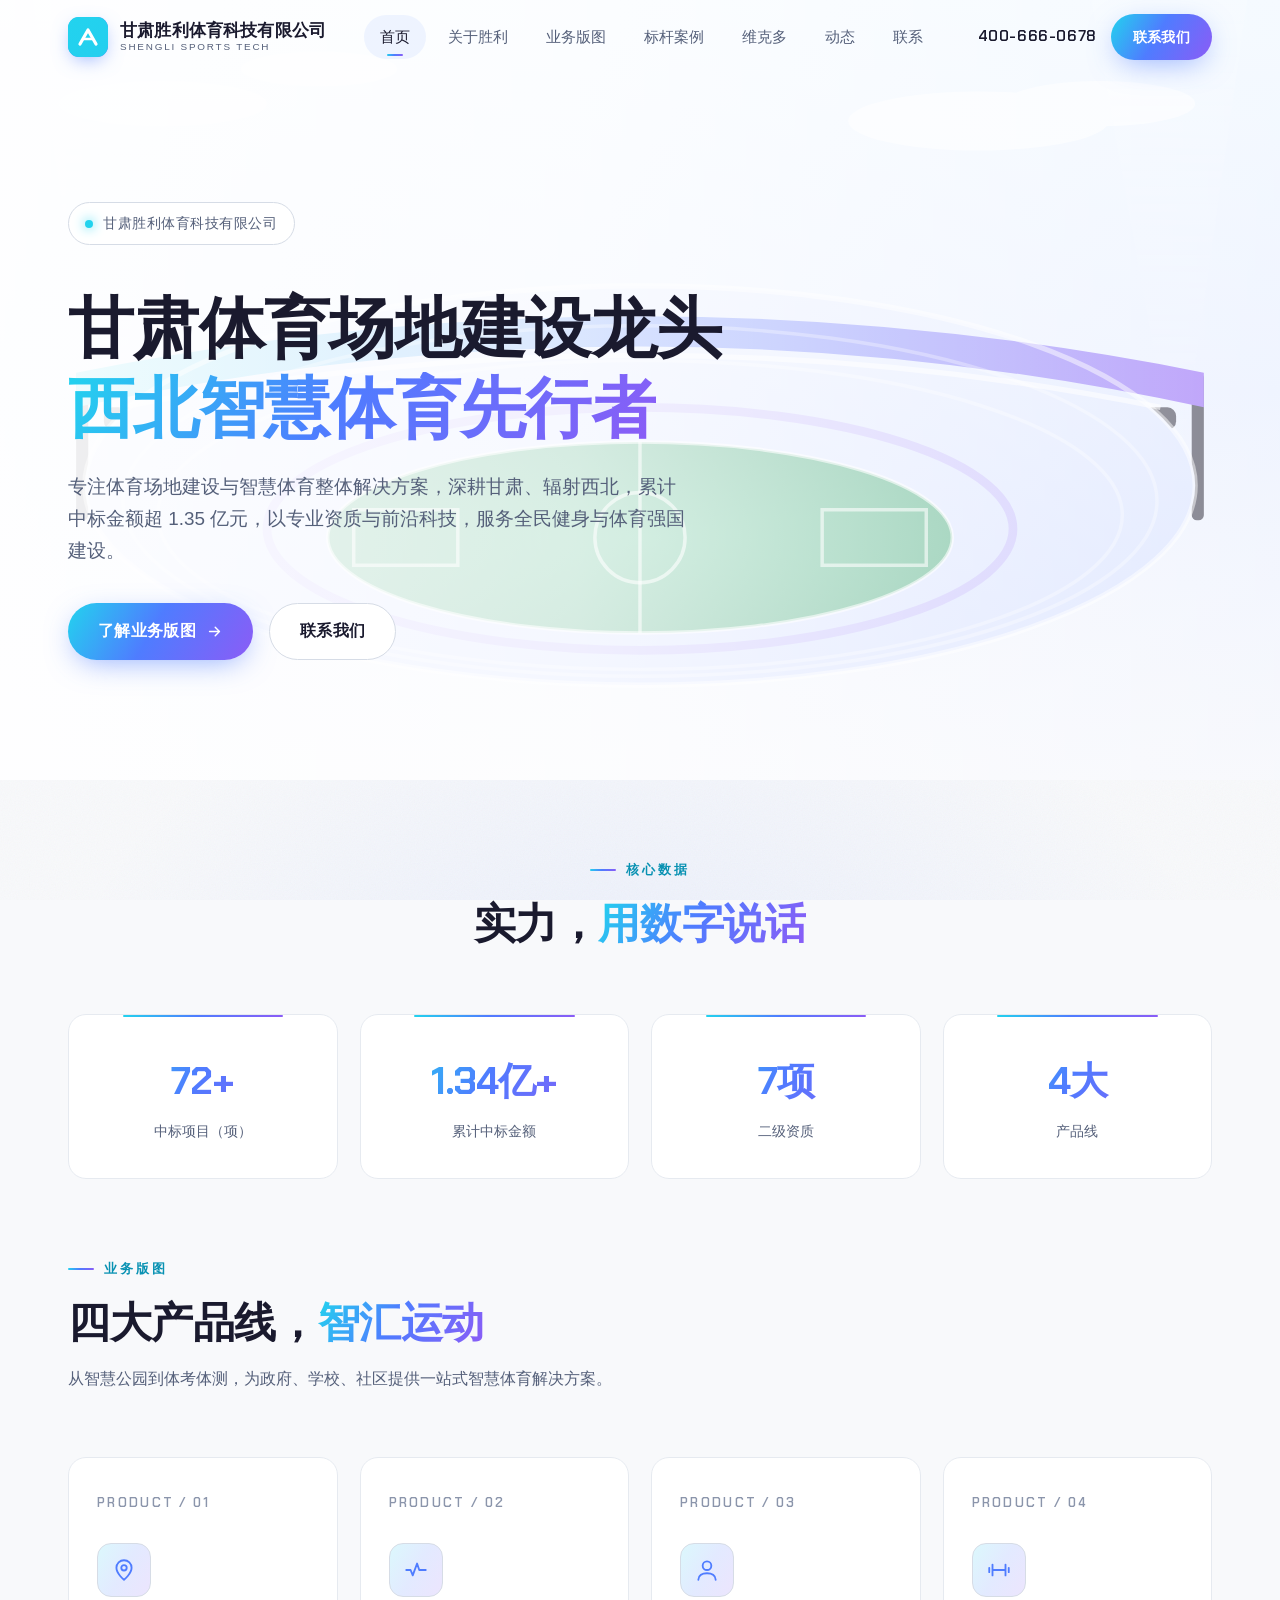
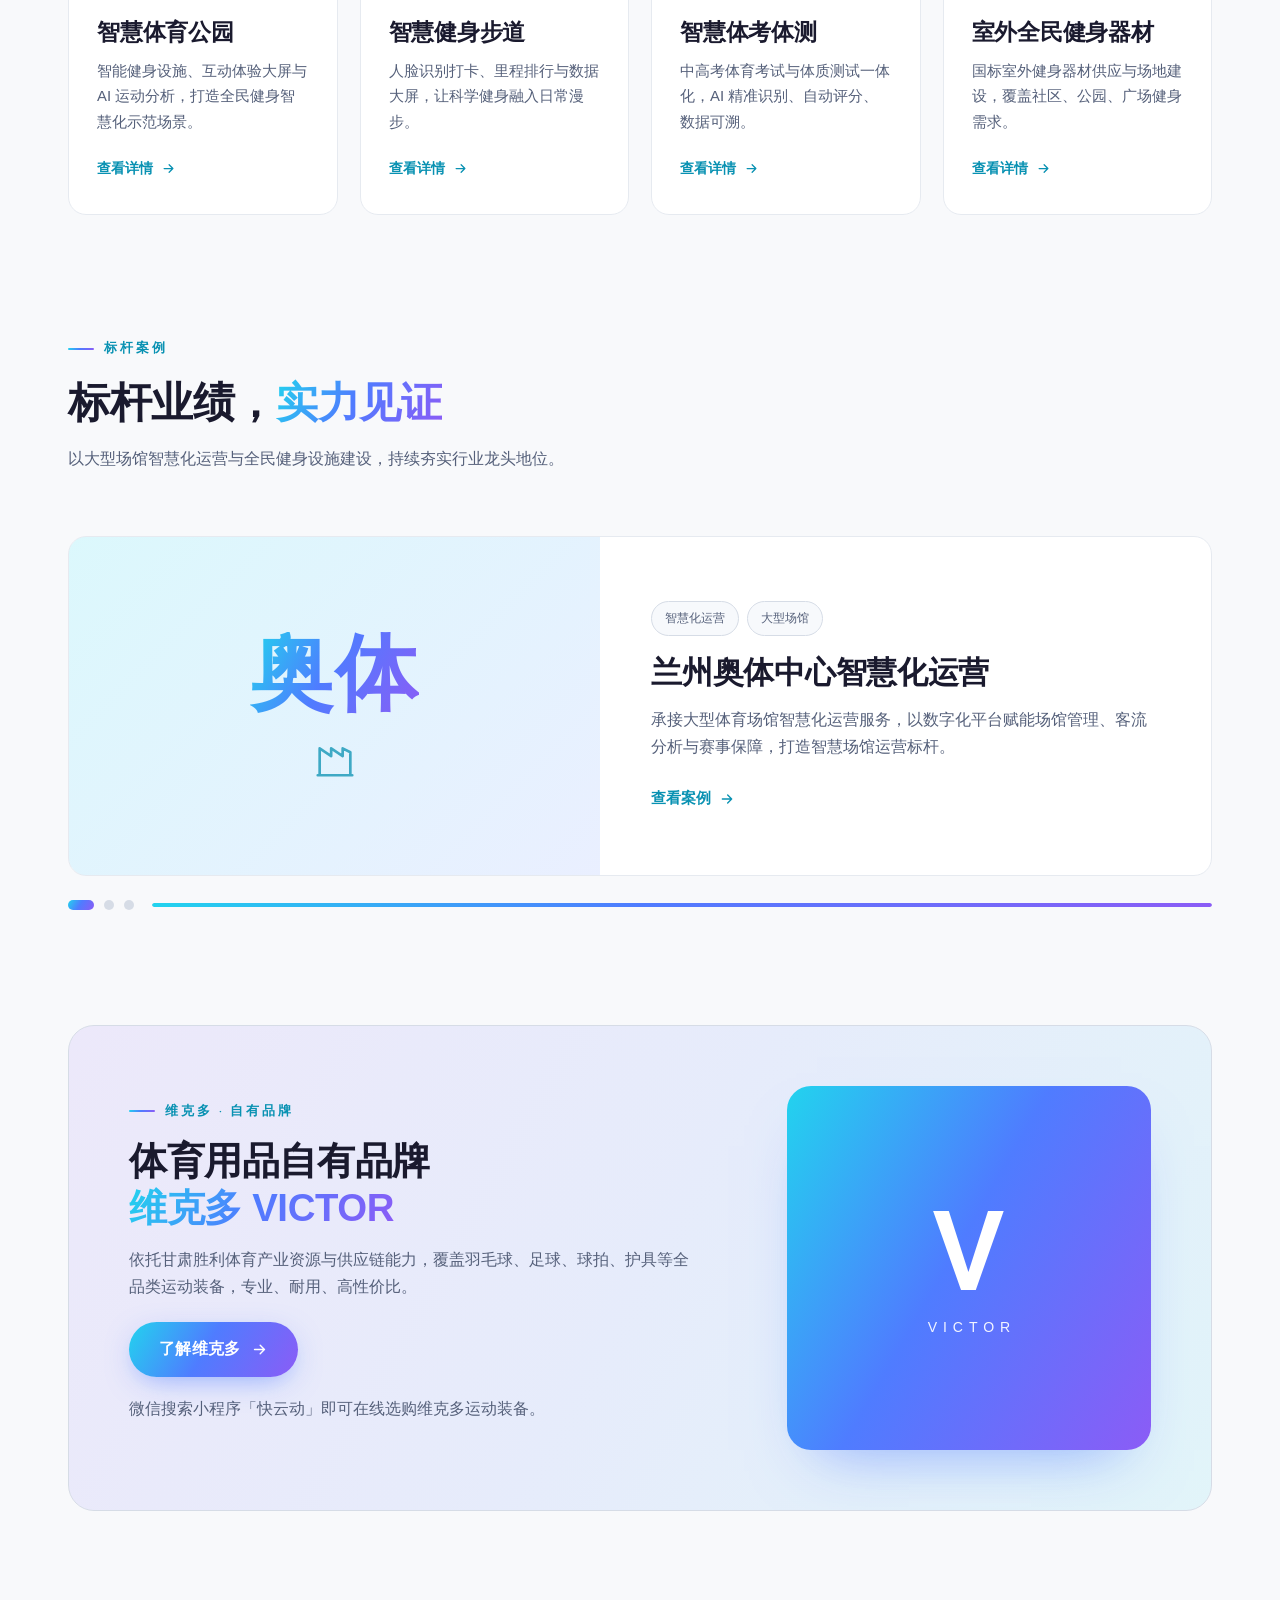
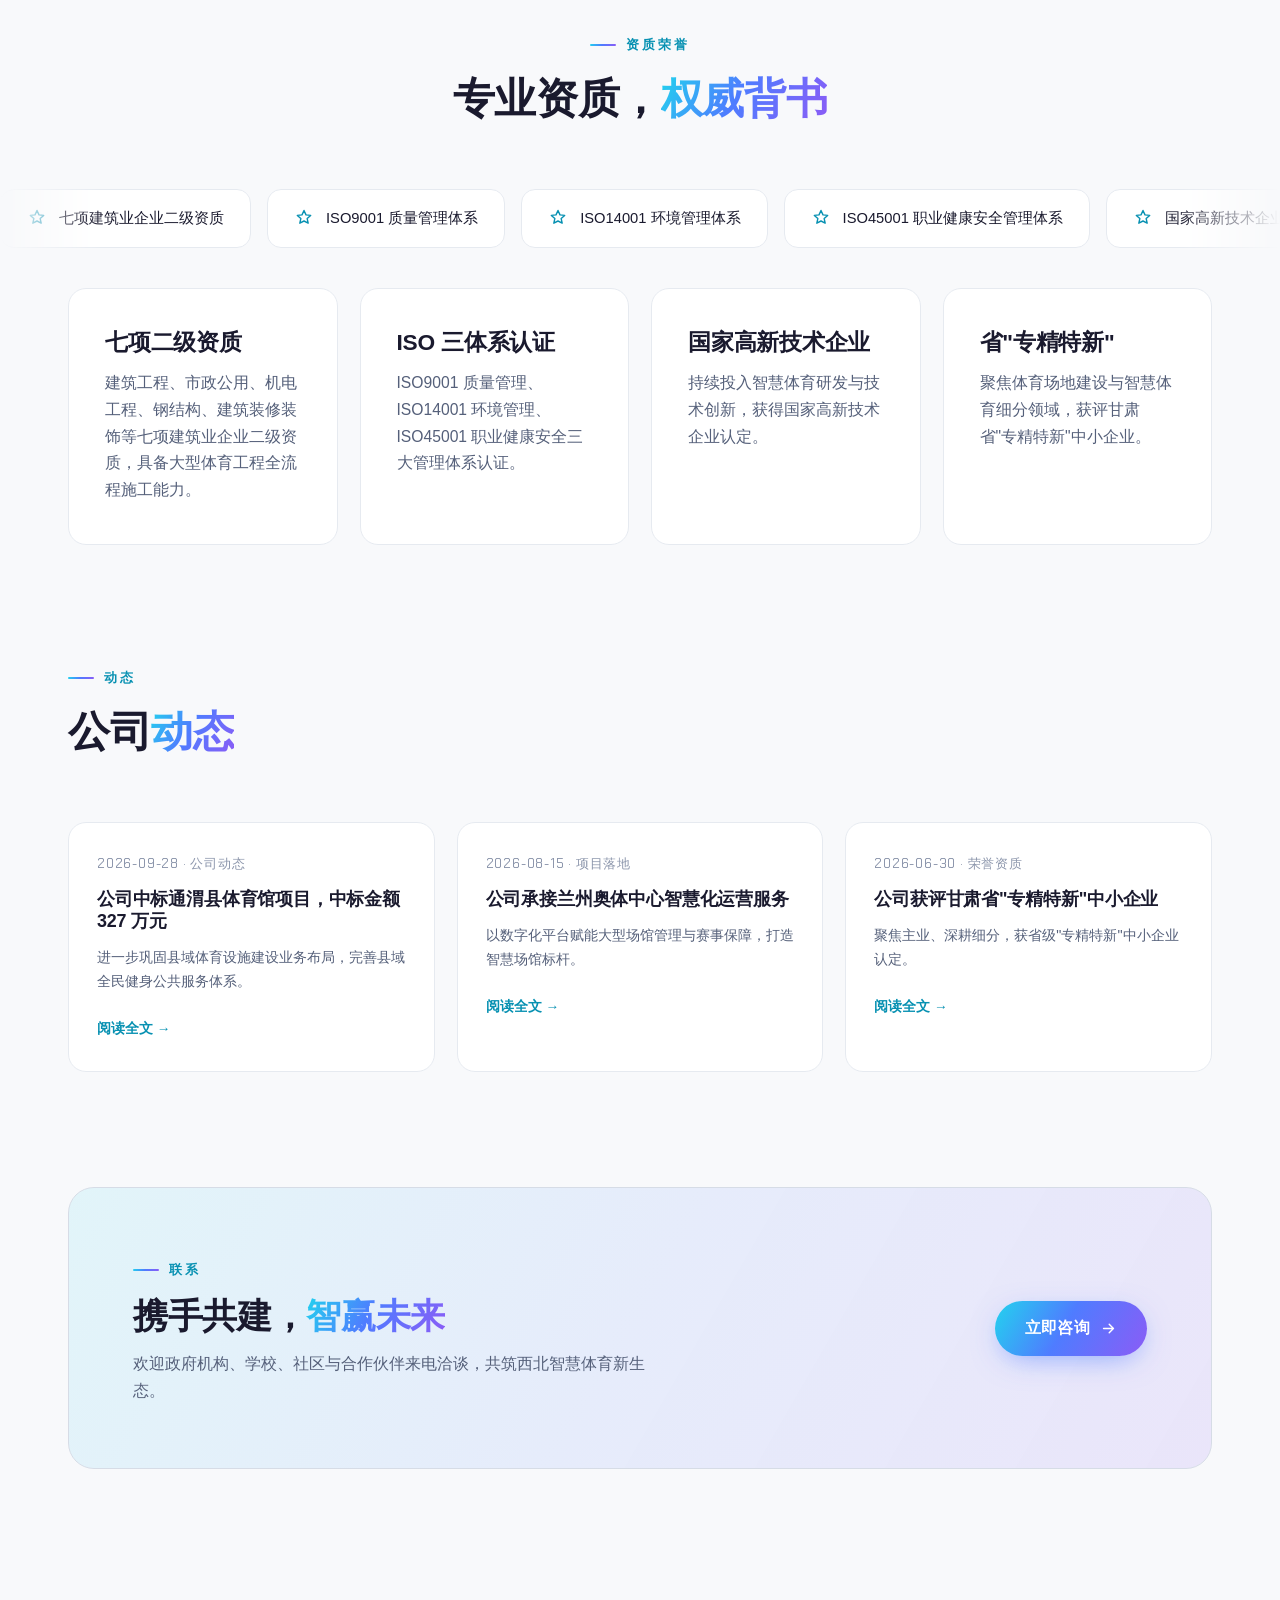
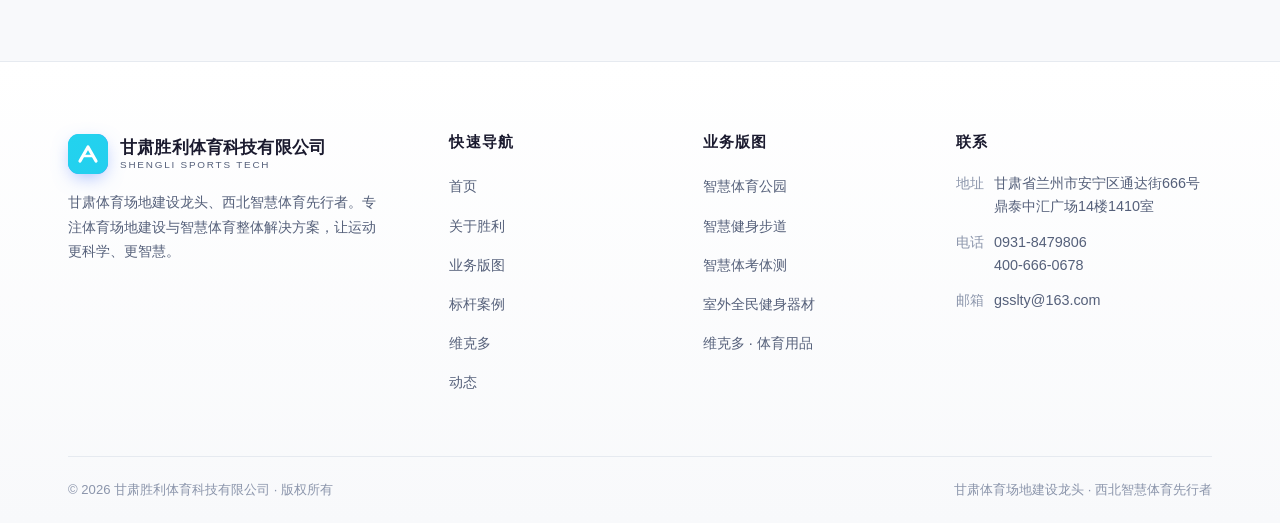
==== commit e7fb2e2a: "改版官网：板块标题改名+首页重设计+新增维克多板块" ====
--- a/index.html
+++ b/index.html
@@ -15,75 +15,47 @@
 
 <main>
 
-  <!-- ===================== HERO ===================== -->
-  <section class="hero">
-    <div class="container hero-grid">
-      <div class="reveal">
-        <div class="hero-badge"><span class="dot"></span>甘肃体育场地建设龙头 · 西北智慧体育先行者</div>
-        <h1>以智慧科技<br><span class="grad-text">重塑西北体育空间</span></h1>
-        <p class="lead">甘肃胜利体育科技有限公司专注体育场地建设与智慧体育整体解决方案，深耕甘肃、辐射西北，累计中标金额超 1.35 亿元，以专业资质与前沿科技，服务全民健身与体育强国建设。</p>
-        <div class="hero-actions">
-          <a class="btn btn-primary" href="products.html">了解产品
-            <svg viewBox="0 0 24 24" fill="none" stroke="currentColor" stroke-width="2" stroke-linecap="round" stroke-linejoin="round"><path d="M5 12h14M13 6l6 6-6 6"/></svg>
-          </a>
-          <a class="btn btn-ghost" href="contact.html">联系我们</a>
-        </div>
-        <div class="hero-stats">
-          <div class="stat"><div class="stat-value" data-count="72" data-suffix="+">72+</div><div class="stat-label">中标项目（项）</div></div>
-          <div class="stat"><div class="stat-value" data-count="1.35" data-decimals="2" data-suffix="亿+">1.35亿+</div><div class="stat-label">累计中标金额</div></div>
-          <div class="stat"><div class="stat-value" data-count="7" data-suffix="项">7项</div><div class="stat-label">二级资质</div></div>
-          <div class="stat"><div class="stat-value" data-count="4" data-suffix="大">4大</div><div class="stat-label">产品线</div></div>
-        </div>
-      </div>
-
-      <div class="hero-visual reveal" data-delay="2">
-        <div class="hero-orbit">
-          <div class="hero-ring ring-1"></div>
-          <div class="hero-ring ring-2"></div>
-          <div class="hero-ring ring-3"></div>
-          <div class="hero-core"><div><span>SL</span><em>SPORTS · TECH</em></div></div>
-        </div>
-        <div class="hero-float f1"><b>1.35亿+</b>累计中标金额</div>
-        <div class="hero-float f2"><b>72+</b>中标项目</div>
-        <div class="hero-float f3"><b>高新技术企业</b>国家认定</div>
-      </div>
-    </div>
-  </section>
-
-  <!-- ===================== 定位 ===================== -->
-  <section class="section">
+  <!-- ===================== HERO（主场馆大图 + 定位语，静态） ===================== -->
+  <section class="hero-venue">
+    <img class="hero-img" src="assets/img/stadium.svg" alt="甘肃胜利体育场馆主场馆" aria-hidden="true">
+    <div class="hero-venue-inner">
+      <div class="container">
+        <div class="reveal">
+          <div class="hero-badge"><span class="dot"></span>甘肃胜利体育科技有限公司</div>
+          <h1>甘肃体育场地建设龙头<br><span class="grad-text">西北智慧体育先行者</span></h1>
+          <p class="lead">专注体育场地建设与智慧体育整体解决方案，深耕甘肃、辐射西北，累计中标金额超 1.35 亿元，以专业资质与前沿科技，服务全民健身与体育强国建设。</p>
+          <div class="hero-actions">
+            <a class="btn btn-primary" href="products.html">了解业务版图
+              <svg viewBox="0 0 24 24" fill="none" stroke="currentColor" stroke-width="2" stroke-linecap="round" stroke-linejoin="round"><path d="M5 12h14M13 6l6 6-6 6"/></svg>
+            </a>
+            <a class="btn btn-ghost" href="contact.html">联系我们</a>
+          </div>
+        </div>
+      </div>
+    </div>
+  </section>
+
+  <!-- ===================== 核心数据 ===================== -->
+  <section class="section-tight">
     <div class="container">
       <div class="section-head center reveal">
-        <span class="eyebrow">企业定位</span>
-        <h2 class="section-title">双轮驱动，<span class="grad-text">领跑西北</span></h2>
-        <p class="section-sub">以体育场地建设为根基，以智慧体育为引擎，构建覆盖规划、建设、运营的一体化体育产业服务体系。</p>
-      </div>
-      <div class="dual-grid">
-        <div class="card position-card reveal">
-          <div class="ico">
-            <svg viewBox="0 0 24 24" fill="none" stroke="currentColor" stroke-width="1.7" stroke-linecap="round" stroke-linejoin="round"><path d="M8 21h8M12 17v4M7 4h10v6a5 5 0 0 1-10 0z"/><path d="M7 6H4a3 3 0 0 0 3 4M17 6h3a3 3 0 0 1-3 4"/></svg>
-          </div>
-          <h3>甘肃体育场地建设龙头</h3>
-          <p>深耕体育场馆、全民健身中心、运动场地建设领域，累计中标项目 72+ 项、中标金额超 1.35 亿元，以七项二级资质与 ISO 三体系认证，为陇原大地打造一流体育空间。</p>
-          <div class="tags"><span class="tag">体育场馆建设</span><span class="tag">全民健身中心</span><span class="tag">运动场地施工</span></div>
-        </div>
-        <div class="card position-card reveal" data-delay="1">
-          <div class="ico">
-            <svg viewBox="0 0 24 24" fill="none" stroke="currentColor" stroke-width="1.7" stroke-linecap="round" stroke-linejoin="round"><rect x="5" y="5" width="14" height="14" rx="2"/><path d="M9 1v4M15 1v4M9 19v4M15 19v4M1 9h4M1 15h4M19 9h4M19 15h4M9 9h6v6H9z"/></svg>
-          </div>
-          <h3>西北智慧体育先行者</h3>
-          <p>率先布局智慧体育公园、智慧健身步道、智慧体考体测等数字化解决方案，承接兰州奥体中心智慧化运营，以 AI、物联网与数据大屏赋能全民健身科学化、智能化。</p>
-          <div class="tags"><span class="tag">智慧体育公园</span><span class="tag">智慧化运营</span><span class="tag">AI 体测</span></div>
-        </div>
-      </div>
-    </div>
-  </section>
-
-  <!-- ===================== 产品入口 ===================== -->
+        <span class="eyebrow">核心数据</span>
+        <h2 class="section-title">实力，<span class="grad-text">用数字说话</span></h2>
+      </div>
+      <div class="bid-stats">
+        <div class="bid-stat reveal"><div class="v grad-text" data-count="72" data-suffix="+">72+</div><div class="l">中标项目（项）</div></div>
+        <div class="bid-stat reveal" data-delay="1"><div class="v grad-text" data-count="1.35" data-decimals="2" data-suffix="亿+">1.35亿+</div><div class="l">累计中标金额</div></div>
+        <div class="bid-stat reveal" data-delay="2"><div class="v grad-text" data-count="7" data-suffix="项">7项</div><div class="l">二级资质</div></div>
+        <div class="bid-stat reveal" data-delay="3"><div class="v grad-text" data-count="4" data-suffix="大">4大</div><div class="l">产品线</div></div>
+      </div>
+    </div>
+  </section>
+
+  <!-- ===================== 业务版图入口 ===================== -->
   <section class="section" style="padding-top:0;">
     <div class="container">
       <div class="section-head reveal">
-        <span class="eyebrow">产品中心</span>
+        <span class="eyebrow">业务版图</span>
         <h2 class="section-title">四大产品线，<span class="grad-text">智汇运动</span></h2>
         <p class="section-sub">从智慧公园到体考体测，为政府、学校、社区提供一站式智慧体育解决方案。</p>
       </div>
@@ -120,45 +92,80 @@
     </div>
   </section>
 
-  <!-- ===================== 业绩亮点 ===================== -->
+  <!-- ===================== 标杆案例（现代卡片式自动轮播） ===================== -->
   <section class="section" style="padding-top:0;">
     <div class="container">
       <div class="section-head reveal">
-        <span class="eyebrow">业绩展示</span>
+        <span class="eyebrow">标杆案例</span>
         <h2 class="section-title">标杆业绩，<span class="grad-text">实力见证</span></h2>
         <p class="section-sub">以大型场馆智慧化运营与全民健身设施建设，持续夯实行业龙头地位。</p>
       </div>
-      <div class="case-grid">
-        <a class="card case-card reveal" href="cases.html">
-          <div class="cover" style="background:linear-gradient(135deg,rgba(34,211,238,.16),rgba(79,124,255,.12));"><span class="cb">奥体</span><svg viewBox="0 0 24 24" fill="none" stroke="currentColor" stroke-width="1.4" stroke-linecap="round" stroke-linejoin="round"><path d="M3 21h18M4 21V7l6 4V7l6 4V7l4 2v12"/></svg></div>
-          <div class="body">
-            <div class="meta"><span class="tag">智慧化运营</span><span class="tag">大型场馆</span></div>
-            <h3>兰州奥体中心智慧化运营</h3>
-            <p>承接大型体育场馆智慧化运营服务，以数字化平台赋能场馆管理与赛事保障。</p>
-          </div>
-        </a>
-        <a class="card case-card reveal" data-delay="1" href="cases.html">
-          <div class="cover" style="background:linear-gradient(135deg,rgba(79,124,255,.16),rgba(139,92,246,.12));"><span class="cb">体育馆</span><svg viewBox="0 0 24 24" fill="none" stroke="currentColor" stroke-width="1.4" stroke-linecap="round" stroke-linejoin="round"><path d="M3 21h18M5 21V9l5 3V9l5 3V9l4 2v10"/></svg></div>
-          <div class="body">
-            <div class="meta"><span class="tag">体育馆建设</span><span class="tag">327 万</span></div>
-            <h3>通渭县体育馆</h3>
-            <p>中标金额 327 万元，高标准推进县域体育馆建设，完善县域全民健身设施。</p>
-          </div>
-        </a>
-        <a class="card case-card reveal" data-delay="2" href="cases.html">
-          <div class="cover" style="background:linear-gradient(135deg,rgba(139,92,246,.16),rgba(34,211,238,.12));"><span class="cb">健身中心</span><svg viewBox="0 0 24 24" fill="none" stroke="currentColor" stroke-width="1.4" stroke-linecap="round" stroke-linejoin="round"><path d="M3 21h18M4 21V9l5 3V9l5 3V9l4 2v10"/></svg></div>
-          <div class="body">
-            <div class="meta"><span class="tag">全民健身</span><span class="tag">设施建设</span></div>
-            <h3>临夏州全民健身中心</h3>
-            <p>承接全民健身中心建设，为少数民族地区群众提供优质公共体育服务。</p>
-          </div>
-        </a>
-      </div>
-      <div class="bid-stats">
-        <div class="bid-stat reveal"><div class="v grad-text" data-count="72" data-suffix="+">72+</div><div class="l">中标项目（项）</div></div>
-        <div class="bid-stat reveal" data-delay="1"><div class="v grad-text" data-count="1.35" data-decimals="2" data-suffix="亿+">1.35亿+</div><div class="l">累计中标金额</div></div>
-        <div class="bid-stat reveal" data-delay="2"><div class="v grad-text" data-count="24" data-suffix="项">24项</div><div class="l">新增中标标段</div></div>
-        <div class="bid-stat reveal" data-delay="3"><div class="v grad-text" data-count="2129" data-suffix="万">2129万</div><div class="l">新增中标金额</div></div>
+
+      <div class="case-carousel reveal" id="caseCarousel">
+        <div class="case-track" id="caseTrack">
+
+          <div class="case-slide">
+            <div class="case-feature">
+              <div class="cf-cover" style="background:linear-gradient(135deg,rgba(34,211,238,.16),rgba(79,124,255,.12));"><span class="cb">奥体</span><svg viewBox="0 0 24 24" fill="none" stroke="currentColor" stroke-width="1.4" stroke-linecap="round" stroke-linejoin="round"><path d="M3 21h18M4 21V7l6 4V7l6 4V7l4 2v12"/></svg></div>
+              <div class="cf-body">
+                <div class="meta"><span class="tag">智慧化运营</span><span class="tag">大型场馆</span></div>
+                <h3>兰州奥体中心智慧化运营</h3>
+                <p>承接大型体育场馆智慧化运营服务，以数字化平台赋能场馆管理、客流分析与赛事保障，打造智慧场馆运营标杆。</p>
+                <a class="more" href="cases.html">查看案例 <svg viewBox="0 0 24 24" fill="none" stroke="currentColor" stroke-width="2" stroke-linecap="round" stroke-linejoin="round"><path d="M5 12h14M13 6l6 6-6 6"/></svg></a>
+              </div>
+            </div>
+          </div>
+
+          <div class="case-slide">
+            <div class="case-feature">
+              <div class="cf-cover" style="background:linear-gradient(135deg,rgba(79,124,255,.16),rgba(139,92,246,.12));"><span class="cb">体育馆</span><svg viewBox="0 0 24 24" fill="none" stroke="currentColor" stroke-width="1.4" stroke-linecap="round" stroke-linejoin="round"><path d="M3 21h18M5 21V9l5 3V9l5 3V9l4 2v10"/></svg></div>
+              <div class="cf-body">
+                <div class="meta"><span class="tag">体育馆建设</span><span class="tag">中标 327 万</span></div>
+                <h3>通渭县体育馆</h3>
+                <p>中标金额 327 万元，高标准推进县域体育馆建设，完善县域全民健身公共服务体系。</p>
+                <a class="more" href="cases.html">查看案例 <svg viewBox="0 0 24 24" fill="none" stroke="currentColor" stroke-width="2" stroke-linecap="round" stroke-linejoin="round"><path d="M5 12h14M13 6l6 6-6 6"/></svg></a>
+              </div>
+            </div>
+          </div>
+
+          <div class="case-slide">
+            <div class="case-feature">
+              <div class="cf-cover" style="background:linear-gradient(135deg,rgba(139,92,246,.16),rgba(34,211,238,.12));"><span class="cb">健身中心</span><svg viewBox="0 0 24 24" fill="none" stroke="currentColor" stroke-width="1.4" stroke-linecap="round" stroke-linejoin="round"><path d="M3 21h18M4 21V9l5 3V9l5 3V9l4 2v10"/></svg></div>
+              <div class="cf-body">
+                <div class="meta"><span class="tag">全民健身</span><span class="tag">设施建设</span></div>
+                <h3>临夏州全民健身中心</h3>
+                <p>承接全民健身中心建设，为少数民族地区群众提供优质、普惠的公共体育服务。</p>
+                <a class="more" href="cases.html">查看案例 <svg viewBox="0 0 24 24" fill="none" stroke="currentColor" stroke-width="2" stroke-linecap="round" stroke-linejoin="round"><path d="M5 12h14M13 6l6 6-6 6"/></svg></a>
+              </div>
+            </div>
+          </div>
+
+        </div>
+
+        <div class="case-controls">
+          <div class="case-dots" id="caseDots"></div>
+          <div class="case-progress"><span id="caseProgress"></span></div>
+        </div>
+      </div>
+    </div>
+  </section>
+
+  <!-- ===================== 维克多品牌入口 ===================== -->
+  <section class="section" style="padding-top:0;">
+    <div class="container">
+      <div class="victor-band reveal">
+        <div class="vb-body">
+          <span class="eyebrow">维克多 · 自有品牌</span>
+          <h2>体育用品自有品牌<br><span class="grad-text">维克多 VICTOR</span></h2>
+          <p>依托甘肃胜利体育产业资源与供应链能力，覆盖羽毛球、足球、球拍、护具等全品类运动装备，专业、耐用、高性价比。</p>
+          <div class="vb-actions">
+            <a class="btn btn-primary" href="victor.html">了解维克多
+              <svg viewBox="0 0 24 24" fill="none" stroke="currentColor" stroke-width="2" stroke-linecap="round" stroke-linejoin="round"><path d="M5 12h14M13 6l6 6-6 6"/></svg>
+            </a>
+          </div>
+          <p class="mp-hint">微信搜索小程序「快云动」即可在线选购维克多运动装备。</p>
+        </div>
+        <div class="vb-mark"><span>V</span><em>VICTOR</em></div>
       </div>
     </div>
   </section>
@@ -172,7 +179,7 @@
       </div>
     </div>
     <div class="honor-marquee reveal">
-      <div class="honor-track" id="honorTrack">
+      <div class="honor-track">
         <span class="honor-chip"><svg viewBox="0 0 24 24" fill="none" stroke="currentColor" stroke-width="1.7" stroke-linecap="round" stroke-linejoin="round"><path d="M12 3l2.4 5.3 5.6.6-4.2 3.8 1.2 5.5L12 15.6 7 18.2l1.2-5.5L4 8.9l5.6-.6z"/></svg>七项建筑业企业二级资质</span>
         <span class="honor-chip"><svg viewBox="0 0 24 24" fill="none" stroke="currentColor" stroke-width="1.7" stroke-linecap="round" stroke-linejoin="round"><path d="M12 3l2.4 5.3 5.6.6-4.2 3.8 1.2 5.5L12 15.6 7 18.2l1.2-5.5L4 8.9l5.6-.6z"/></svg>ISO9001 质量管理体系</span>
         <span class="honor-chip"><svg viewBox="0 0 24 24" fill="none" stroke="currentColor" stroke-width="1.7" stroke-linecap="round" stroke-linejoin="round"><path d="M12 3l2.4 5.3 5.6.6-4.2 3.8 1.2 5.5L12 15.6 7 18.2l1.2-5.5L4 8.9l5.6-.6z"/></svg>ISO14001 环境管理体系</span>
@@ -186,11 +193,11 @@
       <div class="honor-grid">
         <div class="card position-card reveal">
           <h3>七项二级资质</h3>
-          <p>持有建筑工程、市政公用、机电工程、钢结构、建筑装修装饰等七项建筑业企业二级资质，具备大型体育工程全流程施工能力。</p>
+          <p>建筑工程、市政公用、机电工程、钢结构、建筑装修装饰等七项建筑业企业二级资质，具备大型体育工程全流程施工能力。</p>
         </div>
         <div class="card position-card reveal" data-delay="1">
           <h3>ISO 三体系认证</h3>
-          <p>通过 ISO9001 质量管理、ISO14001 环境管理、ISO45001 职业健康安全三大管理体系认证。</p>
+          <p>ISO9001 质量管理、ISO14001 环境管理、ISO45001 职业健康安全三大管理体系认证。</p>
         </div>
         <div class="card position-card reveal" data-delay="2">
           <h3>国家高新技术企业</h3>
@@ -204,12 +211,12 @@
     </div>
   </section>
 
-  <!-- ===================== 新闻 ===================== -->
+  <!-- ===================== 动态 ===================== -->
   <section class="section" style="padding-top:0;">
     <div class="container">
       <div class="section-head reveal">
-        <span class="eyebrow">新闻中心</span>
-        <h2 class="section-title">公司动态</h2>
+        <span class="eyebrow">动态</span>
+        <h2 class="section-title">公司<span class="grad-text">动态</span></h2>
       </div>
       <div class="news-grid">
         <a class="card news-card reveal" href="news.html">
@@ -240,7 +247,7 @@
       <div class="contact-strip reveal">
         <div class="inner">
           <div>
-            <span class="eyebrow">联系我们</span>
+            <span class="eyebrow">联系</span>
             <h2 style="margin-top:14px;">携手共建，<span class="grad-text">智赢未来</span></h2>
             <p>欢迎政府机构、学校、社区与合作伙伴来电洽谈，共筑西北智慧体育新生态。</p>
           </div>
--- a/assets/css/style.css
+++ b/assets/css/style.css
@@ -1,30 +1,30 @@
 /* ============================================================
    甘肃胜利体育科技有限公司 · 官网设计系统
-   深色科技风 · 蓝紫青高级配色 · 大留白 · 微动效
+   白色浅色风 · 蓝紫青高级配色 · 大留白 · 微动效
    ============================================================ */
 
 :root {
   /* 基础色 */
-  --bg: #04060c;
-  --bg-2: #070b16;
-  --bg-3: #0b1120;
-  --panel: rgba(255, 255, 255, 0.028);
-  --panel-2: rgba(255, 255, 255, 0.045);
-  --border: rgba(255, 255, 255, 0.08);
-  --border-strong: rgba(255, 255, 255, 0.16);
+  --bg: #f8f9fb;
+  --bg-2: #ffffff;
+  --bg-3: #eef1f6;
+  --panel: #ffffff;
+  --panel-2: #f5f7fb;
+  --border: #e6eaf0;
+  --border-strong: #d6dce6;
 
   /* 文字 */
-  --text: #eaf0f8;
-  --text-muted: #9aa6bc;
-  --text-dim: #5f6b82;
+  --text: #1a1a2e;
+  --text-muted: #55607a;
+  --text-dim: #8b95ab;
 
   /* 品牌色（蓝 · 紫 · 青） */
   --cyan: #22d3ee;
-  --cyan-soft: #67e8f9;
+  --cyan-soft: #0891b2;
   --blue: #4f7cff;
-  --blue-soft: #7ea2ff;
+  --blue-soft: #4f7cff;
   --violet: #8b5cf6;
-  --violet-soft: #b49af9;
+  --violet-soft: #8b5cf6;
 
   --grad: linear-gradient(120deg, #22d3ee 0%, #4f7cff 46%, #8b5cf6 100%);
   --grad-soft: linear-gradient(120deg, rgba(34,211,238,.16), rgba(79,124,255,.16), rgba(139,92,246,.16));
@@ -67,9 +67,9 @@
   inset: 0;
   z-index: -2;
   background:
-    radial-gradient(1100px 620px at 82% -8%, rgba(139, 92, 246, .18), transparent 60%),
-    radial-gradient(900px 560px at 8% 8%, rgba(34, 211, 238, .14), transparent 55%),
-    radial-gradient(1000px 720px at 50% 118%, rgba(79, 124, 255, .16), transparent 60%),
+    radial-gradient(1100px 620px at 82% -8%, rgba(139, 92, 246, .10), transparent 60%),
+    radial-gradient(900px 560px at 8% 8%, rgba(34, 211, 238, .08), transparent 55%),
+    radial-gradient(1000px 720px at 50% 118%, rgba(79, 124, 255, .09), transparent 60%),
     var(--bg);
 }
 .site-bg::after {
@@ -77,8 +77,8 @@
   position: absolute;
   inset: 0;
   background-image:
-    linear-gradient(rgba(255,255,255,.035) 1px, transparent 1px),
-    linear-gradient(90deg, rgba(255,255,255,.035) 1px, transparent 1px);
+    linear-gradient(rgba(15,23,42,.04) 1px, transparent 1px),
+    linear-gradient(90deg, rgba(15,23,42,.04) 1px, transparent 1px);
   background-size: 62px 62px;
   -webkit-mask-image: radial-gradient(ellipse 90% 70% at 50% 0%, #000 20%, transparent 78%);
           mask-image: radial-gradient(ellipse 90% 70% at 50% 0%, #000 20%, transparent 78%);
@@ -170,7 +170,7 @@
 .btn-primary:hover::after { transform: translateX(110%); }
 .btn-ghost {
   border: 1px solid var(--border-strong);
-  background: rgba(255,255,255,.02);
+  background: #ffffff;
   color: var(--text);
 }
 .btn-ghost:hover { border-color: var(--cyan); background: rgba(34,211,238,.08); transform: translateY(-3px); }
@@ -186,7 +186,7 @@
   border-bottom: 1px solid transparent;
 }
 .site-header.scrolled {
-  background: rgba(4, 6, 12, .72);
+  background: rgba(255, 255, 255, .82);
   -webkit-backdrop-filter: blur(18px);
   backdrop-filter: blur(18px);
   border-bottom-color: var(--border);
@@ -220,7 +220,7 @@
   transition: color .3s, background .3s;
 }
 .nav-links a:hover { color: var(--text); }
-.nav-links a.active { color: #fff; background: rgba(255,255,255,.06); }
+.nav-links a.active { color: var(--text); background: rgba(79,124,255,.08); }
 .nav-links a.active::after {
   content: "";
   position: absolute;
@@ -251,7 +251,7 @@
   position: fixed;
   inset: 0;
   z-index: 99;
-  background: rgba(4, 6, 12, .96);
+  background: rgba(255, 255, 255, .97);
   -webkit-backdrop-filter: blur(20px);
   backdrop-filter: blur(20px);
   display: flex;
@@ -373,7 +373,7 @@
   background: radial-gradient(circle at 32% 28%, rgba(255,255,255,.14), transparent 46%), var(--grad);
   display: grid;
   place-items: center;
-  box-shadow: 0 0 90px -10px rgba(79, 124, 255, .8), 0 30px 60px -30px rgba(0,0,0,.8);
+  box-shadow: 0 0 90px -10px rgba(79, 124, 255, .45), 0 30px 60px -30px rgba(30, 41, 59, .18);
 }
 .hero-core span {
   font-family: var(--font-display);
@@ -387,16 +387,16 @@
   position: absolute;
   padding: 14px 18px;
   border-radius: var(--radius-sm);
-  background: rgba(11, 17, 32, .85);
+  background: rgba(255, 255, 255, .9);
   border: 1px solid var(--border-strong);
   -webkit-backdrop-filter: blur(12px);
   backdrop-filter: blur(12px);
   font-size: .82rem;
   color: var(--text-muted);
-  box-shadow: 0 18px 40px -20px rgba(0,0,0,.7);
+  box-shadow: 0 18px 40px -20px rgba(30, 41, 59, .14);
   animation: floaty 6s ease-in-out infinite;
 }
-.hero-float b { display: block; font-family: var(--font-display); font-size: 1.15rem; color: #fff; }
+.hero-float b { display: block; font-family: var(--font-display); font-size: 1.15rem; color: var(--text); }
 .f1 { top: 6%; right: 2%; }
 .f2 { bottom: 10%; left: 0; animation-delay: -2s; }
 .f3 { bottom: 2%; right: 14%; animation-delay: -4s; }
@@ -411,7 +411,7 @@
   overflow: hidden;
   transition: transform .45s var(--ease), border-color .45s, box-shadow .45s;
 }
-.card:hover { transform: translateY(-6px); border-color: var(--border-strong); box-shadow: 0 24px 50px -24px rgba(0,0,0,.8); }
+.card:hover { transform: translateY(-6px); border-color: var(--border-strong); box-shadow: 0 24px 50px -24px rgba(30, 41, 59, .12); }
 .card::before {
   content: "";
   position: absolute;
@@ -445,7 +445,7 @@
   border-radius: 999px;
   border: 1px solid var(--border-strong);
   color: var(--text-muted);
-  background: rgba(255,255,255,.02);
+  background: #f7f9fc;
 }
 
 /* ============ 产品卡片 ============ */
@@ -495,10 +495,10 @@
   position: absolute;
   font-family: var(--font-display);
   font-size: 5rem; font-weight: 700;
-  color: rgba(255,255,255,.06);
+  color: rgba(15, 23, 42, .05);
   letter-spacing: -.04em;
 }
-.case-card .cover svg { width: 52px; height: 52px; color: rgba(255,255,255,.9); position: relative; }
+.case-card .cover svg { width: 52px; height: 52px; color: rgba(26, 26, 46, .7); position: relative; }
 .case-card .body { padding: 26px 28px; }
 .case-card .meta { display: flex; align-items: center; gap: 10px; margin-bottom: 12px; }
 .case-card .meta .tag { padding: 4px 11px; font-size: .72rem; }
@@ -678,7 +678,7 @@
 .form-field.full { grid-column: 1 / -1; }
 .form-field label { font-size: .84rem; color: var(--text-muted); letter-spacing: .04em; }
 .form-field input, .form-field textarea {
-  background: rgba(255,255,255,.03);
+  background: #ffffff;
   border: 1px solid var(--border);
   border-radius: var(--radius-sm);
   padding: 14px 16px;
@@ -776,3 +776,194 @@
   * { animation: none !important; transition: none !important; }
   .reveal { opacity: 1; transform: none; }
 }
+
+/* ============ 首页 Hero：主场馆大图（静态） ============ */
+.hero-venue {
+  position: relative;
+  overflow: hidden;
+}
+.hero-img {
+  position: absolute;
+  inset: 0;
+  width: 100%;
+  height: 100%;
+  object-fit: cover;
+}
+.hero-venue::before {
+  content: "";
+  position: absolute;
+  inset: 0;
+  z-index: 1;
+  background: linear-gradient(90deg, rgba(255,255,255,.94) 0%, rgba(255,255,255,.8) 45%, rgba(255,255,255,.42) 100%);
+}
+.hero-venue-inner {
+  position: relative;
+  z-index: 2;
+  width: 100%;
+  padding: calc(var(--nav-h) + clamp(64px, 10vw, 140px)) 0 clamp(72px, 10vw, 120px);
+}
+.hero-venue h1 { margin: 18px 0 0; }
+.hero-venue .lead {
+  font-size: clamp(1.02rem, 1.6vw, 1.18rem);
+  color: var(--text-muted);
+  max-width: 620px;
+  margin: 22px 0 36px;
+}
+.hero-venue .hero-actions { margin-bottom: 0; }
+
+/* ============ 标杆案例：现代卡片式自动轮播 ============ */
+.case-carousel { position: relative; }
+.case-track { display: grid; }
+.case-slide {
+  grid-area: 1 / 1;
+  opacity: 0;
+  pointer-events: none;
+  transition: opacity .7s var(--ease);
+}
+.case-slide.active { opacity: 1; pointer-events: auto; }
+.case-feature {
+  display: grid;
+  grid-template-columns: 1fr 1.15fr;
+  min-height: 340px;
+  border: 1px solid var(--border);
+  border-radius: var(--radius);
+  background: var(--panel);
+  overflow: hidden;
+}
+.cf-cover {
+  position: relative;
+  display: flex;
+  flex-direction: column;
+  align-items: center;
+  justify-content: center;
+  gap: 20px;
+  min-height: 280px;
+}
+.cf-cover .cb {
+  font-family: var(--font-display);
+  font-size: clamp(3rem, 6.5vw, 5.2rem);
+  font-weight: 700;
+  line-height: 1;
+  letter-spacing: .02em;
+  background: var(--grad);
+  -webkit-background-clip: text;
+  background-clip: text;
+  color: transparent;
+}
+.cf-cover svg { width: 46px; height: 46px; color: var(--cyan-soft); opacity: .75; }
+.cf-body {
+  display: flex;
+  flex-direction: column;
+  justify-content: center;
+  padding: clamp(30px, 4vw, 54px);
+}
+.cf-body .meta { display: flex; gap: 8px; flex-wrap: wrap; margin-bottom: 18px; }
+.cf-body h3 { font-size: clamp(1.5rem, 2.4vw, 2rem); margin-bottom: 14px; }
+.cf-body p { color: var(--text-muted); font-size: 1rem; margin-bottom: 26px; }
+.cf-body .more { display: inline-flex; align-items: center; gap: 8px; font-weight: 600; font-size: .92rem; color: var(--cyan-soft); }
+.cf-body .more svg { width: 16px; height: 16px; }
+.case-controls { display: flex; align-items: center; gap: 18px; margin-top: 24px; }
+.case-dots { display: flex; gap: 10px; }
+.case-dot {
+  width: 10px; height: 10px;
+  padding: 0;
+  border-radius: 999px;
+  background: var(--border-strong);
+  cursor: pointer;
+  transition: width .35s var(--ease), background .35s;
+}
+.case-dot.active { width: 26px; background: var(--grad); }
+.case-progress { flex: 1; height: 4px; border-radius: 4px; background: var(--border); overflow: hidden; }
+.case-progress span { display: block; height: 100%; width: 0; background: var(--grad); border-radius: 4px; }
+
+/* ============ 维克多品牌入口 ============ */
+.victor-band {
+  display: grid;
+  grid-template-columns: 1.25fr .75fr;
+  gap: clamp(28px, 4vw, 56px);
+  align-items: center;
+  padding: clamp(36px, 5vw, 60px);
+  border: 1px solid var(--border-strong);
+  border-radius: 26px;
+  background: linear-gradient(120deg, rgba(139,92,246,.1), rgba(79,124,255,.1), rgba(34,211,238,.1));
+  overflow: hidden;
+}
+.vb-body h2 { margin: 16px 0 14px; font-size: clamp(1.7rem, 3.2vw, 2.4rem); }
+.vb-body p { color: var(--text-muted); font-size: 1rem; max-width: 560px; margin-bottom: 22px; }
+.vb-actions { display: flex; flex-wrap: wrap; gap: 14px; }
+.mp-hint { margin-top: 18px; font-size: .85rem; color: var(--text-dim); }
+.vb-mark {
+  display: flex;
+  flex-direction: column;
+  align-items: center;
+  justify-content: center;
+  aspect-ratio: 1 / 1;
+  border-radius: 24px;
+  background: var(--grad);
+  box-shadow: 0 30px 60px -30px rgba(79, 124, 255, .6);
+}
+.vb-mark span {
+  font-family: var(--font-display);
+  font-size: clamp(4rem, 9vw, 7rem);
+  font-weight: 700;
+  color: #fff;
+  line-height: 1;
+}
+.vb-mark em {
+  font-style: normal;
+  font-size: .88rem;
+  letter-spacing: .42em;
+  color: rgba(255,255,255,.92);
+  margin-top: 8px;
+  text-indent: .42em;
+}
+
+/* ============ 维克多：产品分类占位 ============ */
+.victor-grid { display: grid; grid-template-columns: repeat(3, 1fr); gap: 22px; }
+.victor-cat { padding: 26px; }
+.vc-ph {
+  position: relative;
+  aspect-ratio: 4 / 3;
+  border-radius: var(--radius-sm);
+  background: linear-gradient(135deg, rgba(34,211,238,.12), rgba(79,124,255,.12), rgba(139,92,246,.14));
+  border: 1px dashed var(--border-strong);
+  display: grid;
+  place-items: center;
+  margin-bottom: 20px;
+  overflow: hidden;
+}
+.vc-ph svg { width: 54px; height: 54px; color: var(--cyan-soft); opacity: .9; }
+.vc-ph::after {
+  content: "产品图待补充";
+  position: absolute;
+  bottom: 12px; left: 0; right: 0;
+  text-align: center;
+  font-size: .72rem;
+  letter-spacing: .12em;
+  color: var(--text-dim);
+}
+.victor-cat h3 { margin-bottom: 8px; }
+.victor-cat p { color: var(--text-muted); font-size: .9rem; margin-bottom: 16px; }
+.vc-tag {
+  display: inline-flex;
+  font-size: .76rem;
+  padding: 5px 12px;
+  border-radius: 999px;
+  background: var(--grad-soft);
+  color: var(--cyan-soft);
+  font-weight: 600;
+}
+
+/* ============ 新增组件响应式 ============ */
+@media (max-width: 1024px) {
+  .case-feature { grid-template-columns: 1fr; }
+  .cf-cover { min-height: 220px; }
+  .victor-band { grid-template-columns: 1fr; }
+  .vb-mark { max-width: 220px; }
+  .victor-grid { grid-template-columns: repeat(2, 1fr); }
+}
+@media (max-width: 820px) {
+  .victor-grid { grid-template-columns: 1fr; }
+  .case-controls { flex-direction: column; align-items: stretch; }
+  .case-progress { order: -1; }
+}
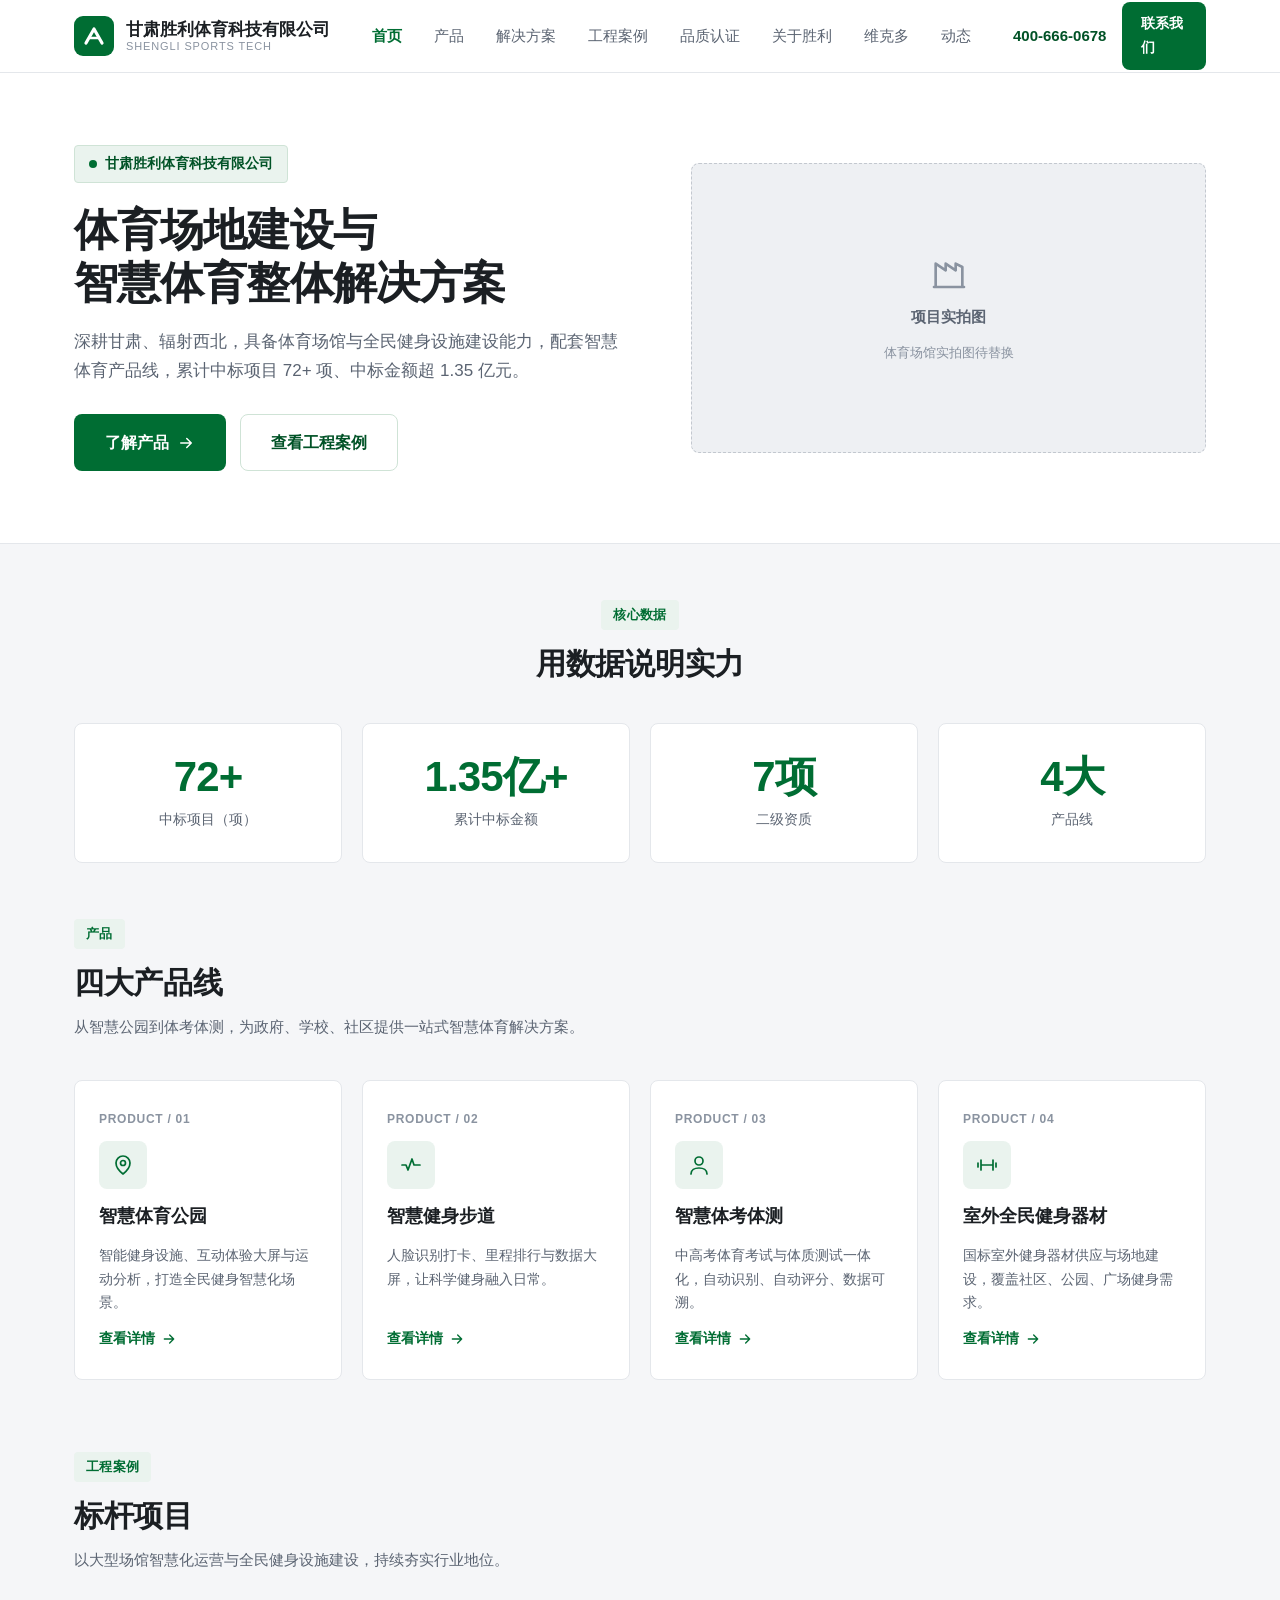
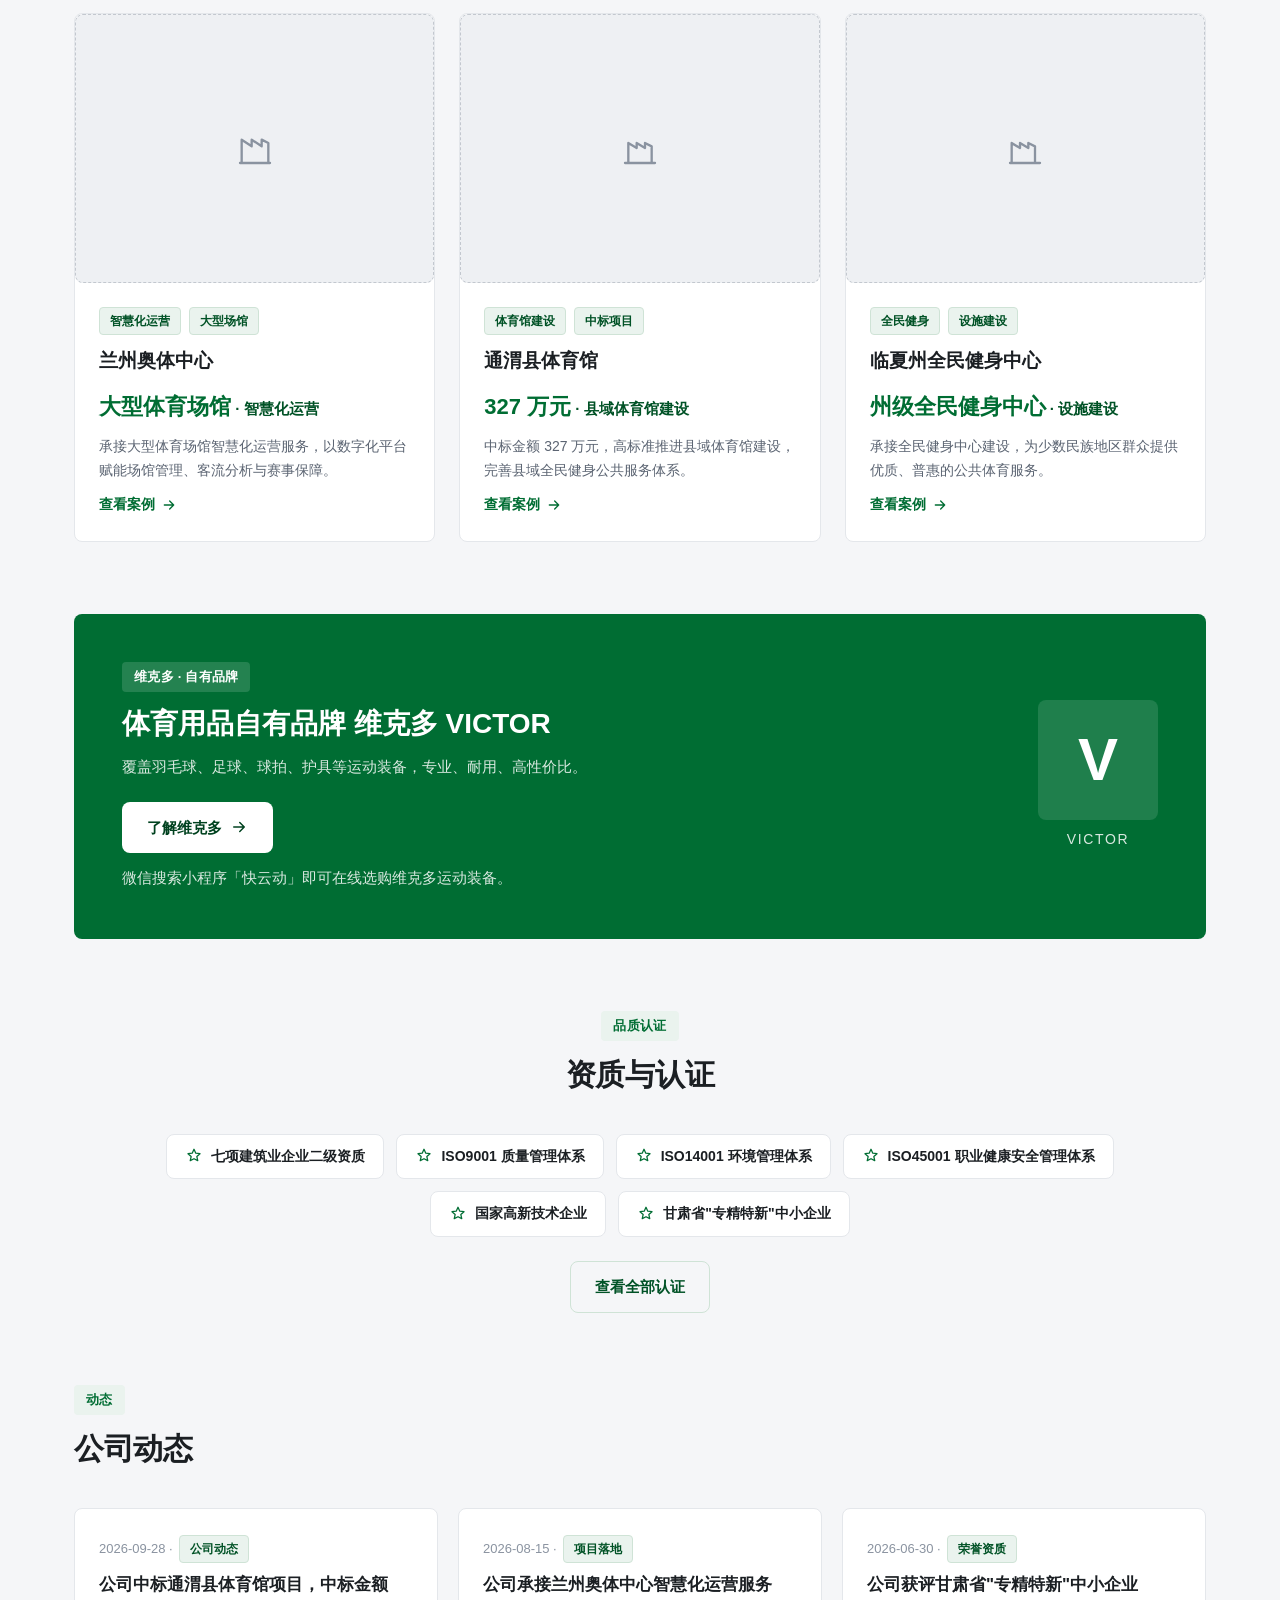
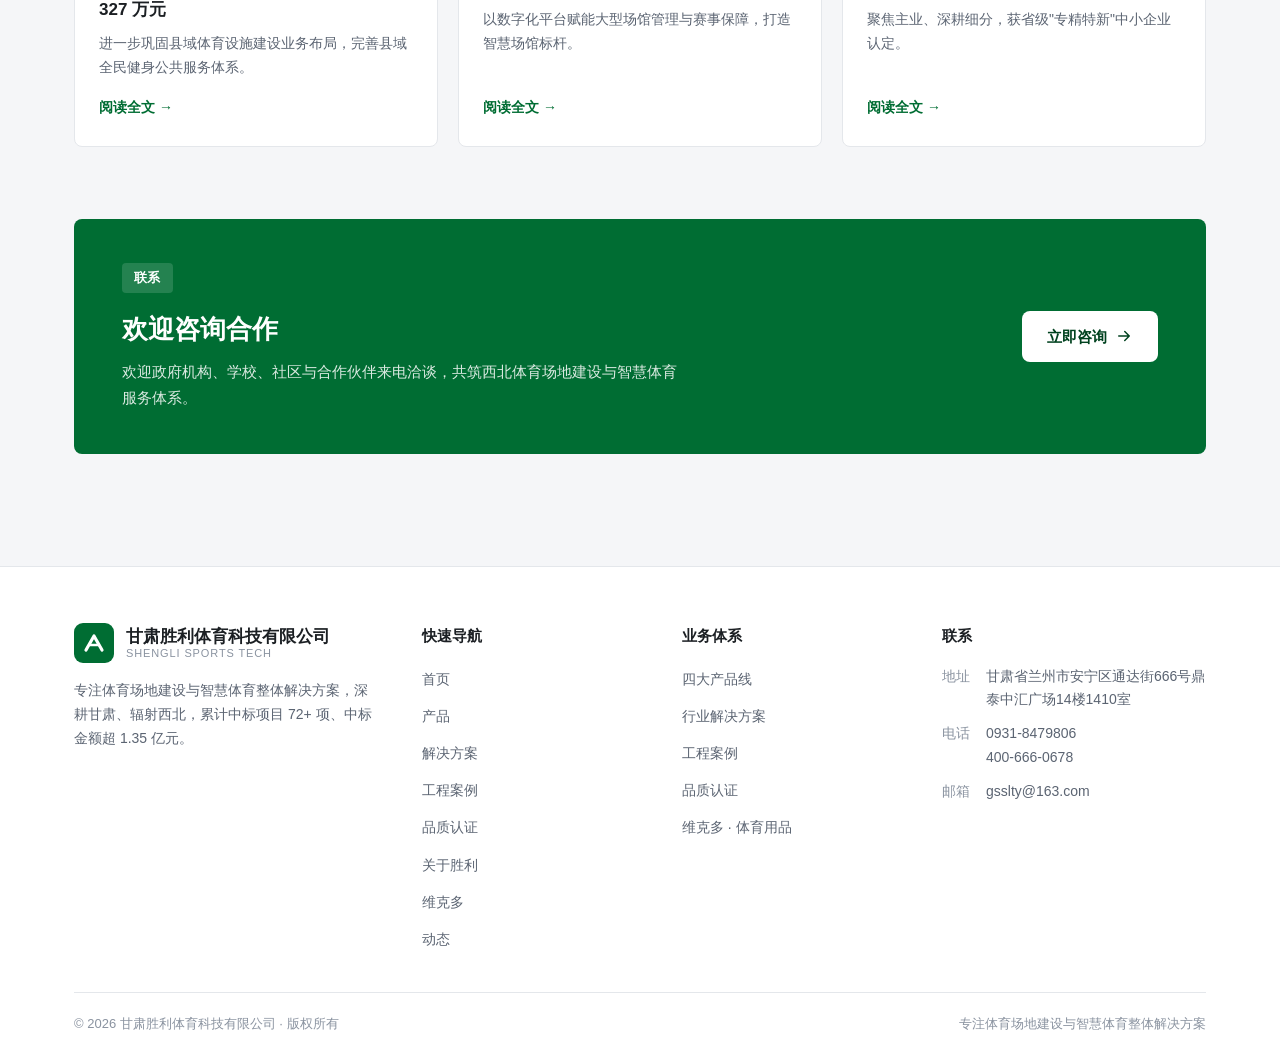
==== commit abde4caf: "整改：去AI味，深绿企业级配色" ====
--- a/index.html
+++ b/index.html
@@ -3,32 +3,35 @@
 <head>
 <meta charset="UTF-8">
 <meta name="viewport" content="width=device-width, initial-scale=1.0">
-<title>甘肃胜利体育科技有限公司 · 体育场地建设龙头 / 西北智慧体育先行者</title>
-<meta name="description" content="甘肃胜利体育科技有限公司，甘肃体育场地建设龙头、西北智慧体育先行者。智慧体育公园、智慧健身步道、智慧体考体测、室外全民健身器材，累计中标超1.35亿元。">
-<link rel="icon" href="data:image/svg+xml,%3Csvg xmlns='http://www.w3.org/2000/svg' viewBox='0 0 64 64'%3E%3Cdefs%3E%3ClinearGradient id='g' x1='0' y1='0' x2='64' y2='64'%3E%3Cstop stop-color='%2322d3ee'/%3E%3Cstop offset='1' stop-color='%238b5cf6'/%3E%3C/linearGradient%3E%3C/defs%3E%3Crect width='64' height='64' rx='16' fill='url(%23g)'/%3E%3Cpath d='M18 44 L32 20 L46 44' stroke='white' stroke-width='5' fill='none' stroke-linecap='round' stroke-linejoin='round'/%3E%3C/svg%3E">
-<link rel="preconnect" href="https://fonts.googleapis.com">
-<link rel="preconnect" href="https://fonts.gstatic.com" crossorigin>
-<link href="https://fonts.googleapis.com/css2?family=Chakra+Petch:wght@500;600;700&display=swap" rel="stylesheet">
+<title>甘肃胜利体育科技有限公司 · 体育场地建设与智慧体育整体解决方案</title>
+<meta name="description" content="甘肃胜利体育科技有限公司，专注体育场地建设与智慧体育整体解决方案。累计中标项目72+项、中标金额超1.35亿元，持有七项建筑业企业二级资质。">
+<link rel="icon" href="data:image/svg+xml,%3Csvg xmlns='http://www.w3.org/2000/svg' viewBox='0 0 64 64'%3E%3Crect width='64' height='64' rx='14' fill='%23006d33'/%3E%3Cpath d='M18 44 L32 20 L46 44' stroke='white' stroke-width='5' fill='none' stroke-linecap='round' stroke-linejoin='round'/%3E%3C/svg%3E">
 <link rel="stylesheet" href="assets/css/style.css">
 </head>
 <body>
 
 <main>
 
-  <!-- ===================== HERO（主场馆大图 + 定位语，静态） ===================== -->
-  <section class="hero-venue">
-    <img class="hero-img" src="assets/img/stadium.svg" alt="甘肃胜利体育场馆主场馆" aria-hidden="true">
-    <div class="hero-venue-inner">
-      <div class="container">
-        <div class="reveal">
+  <!-- ===================== HERO ===================== -->
+  <section class="hero">
+    <div class="container">
+      <div class="hero-inner">
+        <div class="hero-copy">
           <div class="hero-badge"><span class="dot"></span>甘肃胜利体育科技有限公司</div>
-          <h1>甘肃体育场地建设龙头<br><span class="grad-text">西北智慧体育先行者</span></h1>
-          <p class="lead">专注体育场地建设与智慧体育整体解决方案，深耕甘肃、辐射西北，累计中标金额超 1.35 亿元，以专业资质与前沿科技，服务全民健身与体育强国建设。</p>
+          <h1>体育场地建设与<br>智慧体育整体解决方案</h1>
+          <p class="lead">深耕甘肃、辐射西北，具备体育场馆与全民健身设施建设能力，配套智慧体育产品线，累计中标项目 72+ 项、中标金额超 1.35 亿元。</p>
           <div class="hero-actions">
-            <a class="btn btn-primary" href="products.html">了解业务版图
+            <a class="btn btn-primary btn-lg" href="products.html">了解产品
               <svg viewBox="0 0 24 24" fill="none" stroke="currentColor" stroke-width="2" stroke-linecap="round" stroke-linejoin="round"><path d="M5 12h14M13 6l6 6-6 6"/></svg>
             </a>
-            <a class="btn btn-ghost" href="contact.html">联系我们</a>
+            <a class="btn btn-ghost btn-lg" href="cases.html">查看工程案例</a>
+          </div>
+        </div>
+        <div class="hero-media">
+          <div class="ph-img ratio-169">
+            <svg viewBox="0 0 24 24" fill="none" stroke="currentColor" stroke-width="1.6" stroke-linecap="round" stroke-linejoin="round"><path d="M3 21h18M4 21V7l6 4V7l6 4V7l4 2v12"/></svg>
+            <span class="ph-title">项目实拍图</span>
+            <span class="ph-note">体育场馆实拍图待替换</span>
           </div>
         </div>
       </div>
@@ -38,50 +41,50 @@
   <!-- ===================== 核心数据 ===================== -->
   <section class="section-tight">
     <div class="container">
-      <div class="section-head center reveal">
+      <div class="section-head center">
         <span class="eyebrow">核心数据</span>
-        <h2 class="section-title">实力，<span class="grad-text">用数字说话</span></h2>
+        <h2 class="section-title">用数据说明实力</h2>
       </div>
       <div class="bid-stats">
-        <div class="bid-stat reveal"><div class="v grad-text" data-count="72" data-suffix="+">72+</div><div class="l">中标项目（项）</div></div>
-        <div class="bid-stat reveal" data-delay="1"><div class="v grad-text" data-count="1.35" data-decimals="2" data-suffix="亿+">1.35亿+</div><div class="l">累计中标金额</div></div>
-        <div class="bid-stat reveal" data-delay="2"><div class="v grad-text" data-count="7" data-suffix="项">7项</div><div class="l">二级资质</div></div>
-        <div class="bid-stat reveal" data-delay="3"><div class="v grad-text" data-count="4" data-suffix="大">4大</div><div class="l">产品线</div></div>
-      </div>
-    </div>
-  </section>
-
-  <!-- ===================== 业务版图入口 ===================== -->
-  <section class="section" style="padding-top:0;">
-    <div class="container">
-      <div class="section-head reveal">
-        <span class="eyebrow">业务版图</span>
-        <h2 class="section-title">四大产品线，<span class="grad-text">智汇运动</span></h2>
+        <div class="bid-stat"><div class="v">72+</div><div class="l">中标项目（项）</div></div>
+        <div class="bid-stat"><div class="v">1.35亿+</div><div class="l">累计中标金额</div></div>
+        <div class="bid-stat"><div class="v">7项</div><div class="l">二级资质</div></div>
+        <div class="bid-stat"><div class="v">4大</div><div class="l">产品线</div></div>
+      </div>
+    </div>
+  </section>
+
+  <!-- ===================== 产品 ===================== -->
+  <section class="section" style="padding-top:0;">
+    <div class="container">
+      <div class="section-head">
+        <span class="eyebrow">产品</span>
+        <h2 class="section-title">四大产品线</h2>
         <p class="section-sub">从智慧公园到体考体测，为政府、学校、社区提供一站式智慧体育解决方案。</p>
       </div>
       <div class="product-grid">
-        <a class="card product-card reveal" href="products.html">
+        <a class="card product-card" href="products.html">
           <span class="idx">PRODUCT / 01</span>
           <div class="ico"><svg viewBox="0 0 24 24" fill="none" stroke="currentColor" stroke-width="1.7" stroke-linecap="round" stroke-linejoin="round"><path d="M12 21s-7-5.5-7-11a7 7 0 0 1 14 0c0 5.5-7 11-7 11z"/><circle cx="12" cy="10" r="2.5"/></svg></div>
           <h3>智慧体育公园</h3>
-          <p>智能健身设施、互动体验大屏与 AI 运动分析，打造全民健身智慧化示范场景。</p>
-          <span class="more">查看详情 <svg viewBox="0 0 24 24" fill="none" stroke="currentColor" stroke-width="2" stroke-linecap="round" stroke-linejoin="round"><path d="M5 12h14M13 6l6 6-6 6"/></svg></span>
-        </a>
-        <a class="card product-card reveal" data-delay="1" href="products.html">
+          <p>智能健身设施、互动体验大屏与运动分析，打造全民健身智慧化场景。</p>
+          <span class="more">查看详情 <svg viewBox="0 0 24 24" fill="none" stroke="currentColor" stroke-width="2" stroke-linecap="round" stroke-linejoin="round"><path d="M5 12h14M13 6l6 6-6 6"/></svg></span>
+        </a>
+        <a class="card product-card" href="products.html">
           <span class="idx">PRODUCT / 02</span>
           <div class="ico"><svg viewBox="0 0 24 24" fill="none" stroke="currentColor" stroke-width="1.7" stroke-linecap="round" stroke-linejoin="round"><path d="M3 12h4l2 5 4-11 2 6h6"/></svg></div>
           <h3>智慧健身步道</h3>
-          <p>人脸识别打卡、里程排行与数据大屏，让科学健身融入日常漫步。</p>
-          <span class="more">查看详情 <svg viewBox="0 0 24 24" fill="none" stroke="currentColor" stroke-width="2" stroke-linecap="round" stroke-linejoin="round"><path d="M5 12h14M13 6l6 6-6 6"/></svg></span>
-        </a>
-        <a class="card product-card reveal" data-delay="2" href="products.html">
+          <p>人脸识别打卡、里程排行与数据大屏，让科学健身融入日常。</p>
+          <span class="more">查看详情 <svg viewBox="0 0 24 24" fill="none" stroke="currentColor" stroke-width="2" stroke-linecap="round" stroke-linejoin="round"><path d="M5 12h14M13 6l6 6-6 6"/></svg></span>
+        </a>
+        <a class="card product-card" href="products.html">
           <span class="idx">PRODUCT / 03</span>
           <div class="ico"><svg viewBox="0 0 24 24" fill="none" stroke="currentColor" stroke-width="1.7" stroke-linecap="round" stroke-linejoin="round"><circle cx="12" cy="8" r="4"/><path d="M4 21c0-4 3.6-6 8-6s8 2 8 6"/></svg></div>
           <h3>智慧体考体测</h3>
-          <p>中高考体育考试与体质测试一体化，AI 精准识别、自动评分、数据可溯。</p>
-          <span class="more">查看详情 <svg viewBox="0 0 24 24" fill="none" stroke="currentColor" stroke-width="2" stroke-linecap="round" stroke-linejoin="round"><path d="M5 12h14M13 6l6 6-6 6"/></svg></span>
-        </a>
-        <a class="card product-card reveal" data-delay="3" href="products.html">
+          <p>中高考体育考试与体质测试一体化，自动识别、自动评分、数据可溯。</p>
+          <span class="more">查看详情 <svg viewBox="0 0 24 24" fill="none" stroke="currentColor" stroke-width="2" stroke-linecap="round" stroke-linejoin="round"><path d="M5 12h14M13 6l6 6-6 6"/></svg></span>
+        </a>
+        <a class="card product-card" href="products.html">
           <span class="idx">PRODUCT / 04</span>
           <div class="ico"><svg viewBox="0 0 24 24" fill="none" stroke="currentColor" stroke-width="1.7" stroke-linecap="round" stroke-linejoin="round"><path d="M6 7v10M18 7v10M6 12h12"/><path d="M3 10v4M21 10v4"/></svg></div>
           <h3>室外全民健身器材</h3>
@@ -92,72 +95,67 @@
     </div>
   </section>
 
-  <!-- ===================== 标杆案例（现代卡片式自动轮播） ===================== -->
-  <section class="section" style="padding-top:0;">
-    <div class="container">
-      <div class="section-head reveal">
-        <span class="eyebrow">标杆案例</span>
-        <h2 class="section-title">标杆业绩，<span class="grad-text">实力见证</span></h2>
-        <p class="section-sub">以大型场馆智慧化运营与全民健身设施建设，持续夯实行业龙头地位。</p>
-      </div>
-
-      <div class="case-carousel reveal" id="caseCarousel">
-        <div class="case-track" id="caseTrack">
-
-          <div class="case-slide">
-            <div class="case-feature">
-              <div class="cf-cover" style="background:linear-gradient(135deg,rgba(34,211,238,.16),rgba(79,124,255,.12));"><span class="cb">奥体</span><svg viewBox="0 0 24 24" fill="none" stroke="currentColor" stroke-width="1.4" stroke-linecap="round" stroke-linejoin="round"><path d="M3 21h18M4 21V7l6 4V7l6 4V7l4 2v12"/></svg></div>
-              <div class="cf-body">
-                <div class="meta"><span class="tag">智慧化运营</span><span class="tag">大型场馆</span></div>
-                <h3>兰州奥体中心智慧化运营</h3>
-                <p>承接大型体育场馆智慧化运营服务，以数字化平台赋能场馆管理、客流分析与赛事保障，打造智慧场馆运营标杆。</p>
-                <a class="more" href="cases.html">查看案例 <svg viewBox="0 0 24 24" fill="none" stroke="currentColor" stroke-width="2" stroke-linecap="round" stroke-linejoin="round"><path d="M5 12h14M13 6l6 6-6 6"/></svg></a>
-              </div>
-            </div>
-          </div>
-
-          <div class="case-slide">
-            <div class="case-feature">
-              <div class="cf-cover" style="background:linear-gradient(135deg,rgba(79,124,255,.16),rgba(139,92,246,.12));"><span class="cb">体育馆</span><svg viewBox="0 0 24 24" fill="none" stroke="currentColor" stroke-width="1.4" stroke-linecap="round" stroke-linejoin="round"><path d="M3 21h18M5 21V9l5 3V9l5 3V9l4 2v10"/></svg></div>
-              <div class="cf-body">
-                <div class="meta"><span class="tag">体育馆建设</span><span class="tag">中标 327 万</span></div>
-                <h3>通渭县体育馆</h3>
-                <p>中标金额 327 万元，高标准推进县域体育馆建设，完善县域全民健身公共服务体系。</p>
-                <a class="more" href="cases.html">查看案例 <svg viewBox="0 0 24 24" fill="none" stroke="currentColor" stroke-width="2" stroke-linecap="round" stroke-linejoin="round"><path d="M5 12h14M13 6l6 6-6 6"/></svg></a>
-              </div>
-            </div>
-          </div>
-
-          <div class="case-slide">
-            <div class="case-feature">
-              <div class="cf-cover" style="background:linear-gradient(135deg,rgba(139,92,246,.16),rgba(34,211,238,.12));"><span class="cb">健身中心</span><svg viewBox="0 0 24 24" fill="none" stroke="currentColor" stroke-width="1.4" stroke-linecap="round" stroke-linejoin="round"><path d="M3 21h18M4 21V9l5 3V9l5 3V9l4 2v10"/></svg></div>
-              <div class="cf-body">
-                <div class="meta"><span class="tag">全民健身</span><span class="tag">设施建设</span></div>
-                <h3>临夏州全民健身中心</h3>
-                <p>承接全民健身中心建设，为少数民族地区群众提供优质、普惠的公共体育服务。</p>
-                <a class="more" href="cases.html">查看案例 <svg viewBox="0 0 24 24" fill="none" stroke="currentColor" stroke-width="2" stroke-linecap="round" stroke-linejoin="round"><path d="M5 12h14M13 6l6 6-6 6"/></svg></a>
-              </div>
-            </div>
-          </div>
-
-        </div>
-
-        <div class="case-controls">
-          <div class="case-dots" id="caseDots"></div>
-          <div class="case-progress"><span id="caseProgress"></span></div>
-        </div>
-      </div>
-    </div>
-  </section>
-
-  <!-- ===================== 维克多品牌入口 ===================== -->
-  <section class="section" style="padding-top:0;">
-    <div class="container">
-      <div class="victor-band reveal">
+  <!-- ===================== 工程案例 ===================== -->
+  <section class="section" style="padding-top:0;">
+    <div class="container">
+      <div class="section-head">
+        <span class="eyebrow">工程案例</span>
+        <h2 class="section-title">标杆项目</h2>
+        <p class="section-sub">以大型场馆智慧化运营与全民健身设施建设，持续夯实行业地位。</p>
+      </div>
+      <div class="case-grid">
+
+        <div class="card case-card">
+          <div class="cover ph-img ratio-43">
+            <svg viewBox="0 0 24 24" fill="none" stroke="currentColor" stroke-width="1.4" stroke-linecap="round" stroke-linejoin="round"><path d="M3 21h18M4 21V7l6 4V7l6 4V7l4 2v12"/></svg>
+          </div>
+          <div class="body">
+            <div class="meta"><span class="tag">智慧化运营</span><span class="tag">大型场馆</span></div>
+            <h3>兰州奥体中心</h3>
+            <div class="case-meta"><b>大型体育场馆</b><span> · 智慧化运营</span></div>
+            <p>承接大型体育场馆智慧化运营服务，以数字化平台赋能场馆管理、客流分析与赛事保障。</p>
+            <a class="more" href="cases.html">查看案例 <svg viewBox="0 0 24 24" fill="none" stroke="currentColor" stroke-width="2" stroke-linecap="round" stroke-linejoin="round"><path d="M5 12h14M13 6l6 6-6 6"/></svg></a>
+          </div>
+        </div>
+
+        <div class="card case-card">
+          <div class="cover ph-img ratio-43">
+            <svg viewBox="0 0 24 24" fill="none" stroke="currentColor" stroke-width="1.4" stroke-linecap="round" stroke-linejoin="round"><path d="M3 21h18M5 21V9l5 3V9l5 3V9l4 2v10"/></svg>
+          </div>
+          <div class="body">
+            <div class="meta"><span class="tag">体育馆建设</span><span class="tag">中标项目</span></div>
+            <h3>通渭县体育馆</h3>
+            <div class="case-meta"><b>327 万元</b><span> · 县域体育馆建设</span></div>
+            <p>中标金额 327 万元，高标准推进县域体育馆建设，完善县域全民健身公共服务体系。</p>
+            <a class="more" href="cases.html">查看案例 <svg viewBox="0 0 24 24" fill="none" stroke="currentColor" stroke-width="2" stroke-linecap="round" stroke-linejoin="round"><path d="M5 12h14M13 6l6 6-6 6"/></svg></a>
+          </div>
+        </div>
+
+        <div class="card case-card">
+          <div class="cover ph-img ratio-43">
+            <svg viewBox="0 0 24 24" fill="none" stroke="currentColor" stroke-width="1.4" stroke-linecap="round" stroke-linejoin="round"><path d="M3 21h18M4 21V9l5 3V9l5 3V9l4 2v10"/></svg>
+          </div>
+          <div class="body">
+            <div class="meta"><span class="tag">全民健身</span><span class="tag">设施建设</span></div>
+            <h3>临夏州全民健身中心</h3>
+            <div class="case-meta"><b>州级全民健身中心</b><span> · 设施建设</span></div>
+            <p>承接全民健身中心建设，为少数民族地区群众提供优质、普惠的公共体育服务。</p>
+            <a class="more" href="cases.html">查看案例 <svg viewBox="0 0 24 24" fill="none" stroke="currentColor" stroke-width="2" stroke-linecap="round" stroke-linejoin="round"><path d="M5 12h14M13 6l6 6-6 6"/></svg></a>
+          </div>
+        </div>
+
+      </div>
+    </div>
+  </section>
+
+  <!-- ===================== 维克多 ===================== -->
+  <section class="section" style="padding-top:0;">
+    <div class="container">
+      <div class="victor-band">
         <div class="vb-body">
           <span class="eyebrow">维克多 · 自有品牌</span>
-          <h2>体育用品自有品牌<br><span class="grad-text">维克多 VICTOR</span></h2>
-          <p>依托甘肃胜利体育产业资源与供应链能力，覆盖羽毛球、足球、球拍、护具等全品类运动装备，专业、耐用、高性价比。</p>
+          <h2>体育用品自有品牌 维克多 VICTOR</h2>
+          <p>覆盖羽毛球、足球、球拍、护具等运动装备，专业、耐用、高性价比。</p>
           <div class="vb-actions">
             <a class="btn btn-primary" href="victor.html">了解维克多
               <svg viewBox="0 0 24 24" fill="none" stroke="currentColor" stroke-width="2" stroke-linecap="round" stroke-linejoin="round"><path d="M5 12h14M13 6l6 6-6 6"/></svg>
@@ -170,43 +168,23 @@
     </div>
   </section>
 
-  <!-- ===================== 资质荣誉 ===================== -->
-  <section class="section" style="padding-top:0;">
-    <div class="container">
-      <div class="section-head center reveal">
-        <span class="eyebrow">资质荣誉</span>
-        <h2 class="section-title">专业资质，<span class="grad-text">权威背书</span></h2>
-      </div>
-    </div>
-    <div class="honor-marquee reveal">
-      <div class="honor-track">
+  <!-- ===================== 品质认证 ===================== -->
+  <section class="section" style="padding-top:0;">
+    <div class="container">
+      <div class="section-head center">
+        <span class="eyebrow">品质认证</span>
+        <h2 class="section-title">资质与认证</h2>
+      </div>
+      <div class="honor-chips">
         <span class="honor-chip"><svg viewBox="0 0 24 24" fill="none" stroke="currentColor" stroke-width="1.7" stroke-linecap="round" stroke-linejoin="round"><path d="M12 3l2.4 5.3 5.6.6-4.2 3.8 1.2 5.5L12 15.6 7 18.2l1.2-5.5L4 8.9l5.6-.6z"/></svg>七项建筑业企业二级资质</span>
         <span class="honor-chip"><svg viewBox="0 0 24 24" fill="none" stroke="currentColor" stroke-width="1.7" stroke-linecap="round" stroke-linejoin="round"><path d="M12 3l2.4 5.3 5.6.6-4.2 3.8 1.2 5.5L12 15.6 7 18.2l1.2-5.5L4 8.9l5.6-.6z"/></svg>ISO9001 质量管理体系</span>
         <span class="honor-chip"><svg viewBox="0 0 24 24" fill="none" stroke="currentColor" stroke-width="1.7" stroke-linecap="round" stroke-linejoin="round"><path d="M12 3l2.4 5.3 5.6.6-4.2 3.8 1.2 5.5L12 15.6 7 18.2l1.2-5.5L4 8.9l5.6-.6z"/></svg>ISO14001 环境管理体系</span>
         <span class="honor-chip"><svg viewBox="0 0 24 24" fill="none" stroke="currentColor" stroke-width="1.7" stroke-linecap="round" stroke-linejoin="round"><path d="M12 3l2.4 5.3 5.6.6-4.2 3.8 1.2 5.5L12 15.6 7 18.2l1.2-5.5L4 8.9l5.6-.6z"/></svg>ISO45001 职业健康安全管理体系</span>
         <span class="honor-chip"><svg viewBox="0 0 24 24" fill="none" stroke="currentColor" stroke-width="1.7" stroke-linecap="round" stroke-linejoin="round"><path d="M12 3l2.4 5.3 5.6.6-4.2 3.8 1.2 5.5L12 15.6 7 18.2l1.2-5.5L4 8.9l5.6-.6z"/></svg>国家高新技术企业</span>
         <span class="honor-chip"><svg viewBox="0 0 24 24" fill="none" stroke="currentColor" stroke-width="1.7" stroke-linecap="round" stroke-linejoin="round"><path d="M12 3l2.4 5.3 5.6.6-4.2 3.8 1.2 5.5L12 15.6 7 18.2l1.2-5.5L4 8.9l5.6-.6z"/></svg>甘肃省"专精特新"中小企业</span>
-        <span class="honor-chip"><svg viewBox="0 0 24 24" fill="none" stroke="currentColor" stroke-width="1.7" stroke-linecap="round" stroke-linejoin="round"><path d="M12 3l2.4 5.3 5.6.6-4.2 3.8 1.2 5.5L12 15.6 7 18.2l1.2-5.5L4 8.9l5.6-.6z"/></svg>兰州奥体中心智慧化运营</span>
-      </div>
-    </div>
-    <div class="container">
-      <div class="honor-grid">
-        <div class="card position-card reveal">
-          <h3>七项二级资质</h3>
-          <p>建筑工程、市政公用、机电工程、钢结构、建筑装修装饰等七项建筑业企业二级资质，具备大型体育工程全流程施工能力。</p>
-        </div>
-        <div class="card position-card reveal" data-delay="1">
-          <h3>ISO 三体系认证</h3>
-          <p>ISO9001 质量管理、ISO14001 环境管理、ISO45001 职业健康安全三大管理体系认证。</p>
-        </div>
-        <div class="card position-card reveal" data-delay="2">
-          <h3>国家高新技术企业</h3>
-          <p>持续投入智慧体育研发与技术创新，获得国家高新技术企业认定。</p>
-        </div>
-        <div class="card position-card reveal" data-delay="3">
-          <h3>省"专精特新"</h3>
-          <p>聚焦体育场地建设与智慧体育细分领域，获评甘肃省"专精特新"中小企业。</p>
-        </div>
+      </div>
+      <div style="text-align:center; margin-top:24px;">
+        <a class="btn btn-ghost" href="qualifications.html">查看全部认证</a>
       </div>
     </div>
   </section>
@@ -214,25 +192,25 @@
   <!-- ===================== 动态 ===================== -->
   <section class="section" style="padding-top:0;">
     <div class="container">
-      <div class="section-head reveal">
+      <div class="section-head">
         <span class="eyebrow">动态</span>
-        <h2 class="section-title">公司<span class="grad-text">动态</span></h2>
+        <h2 class="section-title">公司动态</h2>
       </div>
       <div class="news-grid">
-        <a class="card news-card reveal" href="news.html">
-          <div class="date">2026-09-28 · 公司动态</div>
+        <a class="card news-card" href="news.html">
+          <div class="date">2026-09-28 · <span class="tag" style="margin-left:6px;">公司动态</span></div>
           <h3>公司中标通渭县体育馆项目，中标金额 327 万元</h3>
           <p>进一步巩固县域体育设施建设业务布局，完善县域全民健身公共服务体系。</p>
           <span class="more">阅读全文 →</span>
         </a>
-        <a class="card news-card reveal" data-delay="1" href="news.html">
-          <div class="date">2026-08-15 · 项目落地</div>
+        <a class="card news-card" href="news.html">
+          <div class="date">2026-08-15 · <span class="tag" style="margin-left:6px;">项目落地</span></div>
           <h3>公司承接兰州奥体中心智慧化运营服务</h3>
           <p>以数字化平台赋能大型场馆管理与赛事保障，打造智慧场馆标杆。</p>
           <span class="more">阅读全文 →</span>
         </a>
-        <a class="card news-card reveal" data-delay="2" href="news.html">
-          <div class="date">2026-06-30 · 荣誉资质</div>
+        <a class="card news-card" href="news.html">
+          <div class="date">2026-06-30 · <span class="tag" style="margin-left:6px;">荣誉资质</span></div>
           <h3>公司获评甘肃省"专精特新"中小企业</h3>
           <p>聚焦主业、深耕细分，获省级"专精特新"中小企业认定。</p>
           <span class="more">阅读全文 →</span>
@@ -244,12 +222,12 @@
   <!-- ===================== 联系 ===================== -->
   <section class="section" style="padding-top:0;">
     <div class="container">
-      <div class="contact-strip reveal">
+      <div class="contact-strip">
         <div class="inner">
           <div>
             <span class="eyebrow">联系</span>
-            <h2 style="margin-top:14px;">携手共建，<span class="grad-text">智赢未来</span></h2>
-            <p>欢迎政府机构、学校、社区与合作伙伴来电洽谈，共筑西北智慧体育新生态。</p>
+            <h2 style="margin-top:14px;">欢迎咨询合作</h2>
+            <p>欢迎政府机构、学校、社区与合作伙伴来电洽谈，共筑西北体育场地建设与智慧体育服务体系。</p>
           </div>
           <a class="btn btn-primary" href="contact.html">立即咨询
             <svg viewBox="0 0 24 24" fill="none" stroke="currentColor" stroke-width="2" stroke-linecap="round" stroke-linejoin="round"><path d="M5 12h14M13 6l6 6-6 6"/></svg>
--- a/assets/css/style.css
+++ b/assets/css/style.css
@@ -1,969 +1,524 @@
 /* ============================================================
-   甘肃胜利体育科技有限公司 · 官网设计系统
-   白色浅色风 · 蓝紫青高级配色 · 大留白 · 微动效
+   甘肃胜利体育科技 · 站点样式
+   企业级体育行业调性：白底/浅灰底 + 单一深绿主色，克制动效
    ============================================================ */
 
 :root {
-  /* 基础色 */
-  --bg: #f8f9fb;
-  --bg-2: #ffffff;
-  --bg-3: #eef1f6;
+  --brand: #006d33;
+  --brand-dark: #005226;
+  --brand-deep: #00421f;
+  --brand-soft: #eaf3ee;
+  --brand-border: #cfe3d6;
+
+  --bg: #f5f6f8;
   --panel: #ffffff;
-  --panel-2: #f5f7fb;
-  --border: #e6eaf0;
-  --border-strong: #d6dce6;
-
-  /* 文字 */
-  --text: #1a1a2e;
-  --text-muted: #55607a;
-  --text-dim: #8b95ab;
-
-  /* 品牌色（蓝 · 紫 · 青） */
-  --cyan: #22d3ee;
-  --cyan-soft: #0891b2;
-  --blue: #4f7cff;
-  --blue-soft: #4f7cff;
-  --violet: #8b5cf6;
-  --violet-soft: #8b5cf6;
-
-  --grad: linear-gradient(120deg, #22d3ee 0%, #4f7cff 46%, #8b5cf6 100%);
-  --grad-soft: linear-gradient(120deg, rgba(34,211,238,.16), rgba(79,124,255,.16), rgba(139,92,246,.16));
-
-  --font-sans: "PingFang SC", "Hiragino Sans GB", "Microsoft YaHei", "Noto Sans CJK SC", -apple-system, "Segoe UI", Roboto, sans-serif;
-  --font-display: "Chakra Petch", "PingFang SC", "Hiragino Sans GB", "Microsoft YaHei", sans-serif;
-
-  --maxw: 1200px;
-  --radius: 18px;
-  --radius-sm: 12px;
-  --nav-h: 74px;
-  --ease: cubic-bezier(.22, 1, .36, 1);
+  --panel-2: #f8faf9;
+
+  --text: #1b1f23;
+  --text-muted: #5b6472;
+  --text-dim: #8a93a0;
+
+  --border: #e4e7eb;
+  --border-strong: #d2d6dc;
+
+  --radius: 8px;
+  --shadow-sm: 0 1px 2px rgba(27, 31, 35, .06);
+  --shadow-md: 0 6px 20px rgba(27, 31, 35, .08);
+
+  --font: "PingFang SC", "Hiragino Sans GB", "Microsoft YaHei", "Segoe UI", -apple-system, BlinkMacSystemFont, sans-serif;
 }
 
 * { margin: 0; padding: 0; box-sizing: border-box; }
 
-html { scroll-behavior: smooth; -webkit-text-size-adjust: 100%; }
+html { scroll-behavior: smooth; }
 
 body {
-  font-family: var(--font-sans);
+  font-family: var(--font);
+  color: var(--text);
   background: var(--bg);
-  color: var(--text);
   line-height: 1.7;
+  -webkit-font-smoothing: antialiased;
   font-size: 16px;
-  overflow-x: hidden;
-  -webkit-font-smoothing: antialiased;
-  text-rendering: optimizeLegibility;
-}
-
-::selection { background: rgba(79, 124, 255, .35); color: #fff; }
-
-img, svg { display: block; max-width: 100%; }
+}
+
 a { color: inherit; text-decoration: none; }
+img { display: block; max-width: 100%; }
 ul { list-style: none; }
-button { font-family: inherit; cursor: pointer; border: none; background: none; color: inherit; }
-
-/* 全局氛围背景：网格 + 光晕 */
-.site-bg {
+svg { display: block; }
+
+.container {
+  width: 100%;
+  max-width: 1180px;
+  margin: 0 auto;
+  padding: 0 24px;
+}
+
+/* ---------- 顶栏 ---------- */
+.site-header {
+  position: sticky;
+  top: 0;
+  z-index: 50;
+  background: rgba(255, 255, 255, .97);
+  border-bottom: 1px solid var(--border);
+}
+.site-header.scrolled { box-shadow: var(--shadow-sm); }
+.nav-wrap {
+  display: flex;
+  align-items: center;
+  gap: 28px;
+  height: 72px;
+}
+.brand { display: flex; align-items: center; gap: 12px; flex: none; }
+.brand-mark { display: grid; place-items: center; }
+.brand-name { display: flex; flex-direction: column; line-height: 1.25; font-weight: 700; font-size: 17px; }
+.brand-name small { font-weight: 500; font-size: 11px; letter-spacing: .08em; color: var(--text-dim); text-transform: uppercase; }
+
+.nav-links { display: flex; gap: 4px; margin-left: auto; }
+.nav-links a {
+  padding: 8px 14px;
+  font-size: 15px;
+  color: var(--text-muted);
+  border-radius: var(--radius);
+  transition: color .15s ease, background .15s ease;
+  white-space: nowrap;
+}
+.nav-links a:hover { color: var(--brand); background: var(--brand-soft); }
+.nav-links a.active { color: var(--brand); font-weight: 600; }
+
+.nav-cta { display: flex; align-items: center; gap: 16px; }
+.nav-tel { font-size: 15px; font-weight: 700; color: var(--brand-dark); white-space: nowrap; }
+
+.burger { display: none; flex-direction: column; gap: 5px; background: none; border: 0; cursor: pointer; padding: 8px; }
+.burger span { display: block; width: 22px; height: 2px; background: var(--text); border-radius: 2px; transition: transform .2s ease, opacity .2s ease; }
+.burger.open span:nth-child(1) { transform: translateY(7px) rotate(45deg); }
+.burger.open span:nth-child(2) { opacity: 0; }
+.burger.open span:nth-child(3) { transform: translateY(-7px) rotate(-45deg); }
+
+.mobile-menu {
+  display: none;
   position: fixed;
-  inset: 0;
-  z-index: -2;
-  background:
-    radial-gradient(1100px 620px at 82% -8%, rgba(139, 92, 246, .10), transparent 60%),
-    radial-gradient(900px 560px at 8% 8%, rgba(34, 211, 238, .08), transparent 55%),
-    radial-gradient(1000px 720px at 50% 118%, rgba(79, 124, 255, .09), transparent 60%),
-    var(--bg);
-}
-.site-bg::after {
-  content: "";
-  position: absolute;
-  inset: 0;
-  background-image:
-    linear-gradient(rgba(15,23,42,.04) 1px, transparent 1px),
-    linear-gradient(90deg, rgba(15,23,42,.04) 1px, transparent 1px);
-  background-size: 62px 62px;
-  -webkit-mask-image: radial-gradient(ellipse 90% 70% at 50% 0%, #000 20%, transparent 78%);
-          mask-image: radial-gradient(ellipse 90% 70% at 50% 0%, #000 20%, transparent 78%);
-}
-
-/* 噪点纹理 */
-.grain {
-  position: fixed;
-  inset: 0;
-  z-index: -1;
-  pointer-events: none;
-  opacity: .05;
-  background-image: url("data:image/svg+xml,%3Csvg xmlns='http://www.w3.org/2000/svg' width='160' height='160'%3E%3Cfilter id='n'%3E%3CfeTurbulence type='fractalNoise' baseFrequency='.85' numOctaves='2'/%3E%3C/filter%3E%3Crect width='100%25' height='100%25' filter='url(%23n)'/%3E%3C/svg%3E");
-}
-
-/* 排版 */
-h1, h2, h3, h4 { font-weight: 700; line-height: 1.22; letter-spacing: -.01em; }
-h1 { font-size: clamp(2.3rem, 5.4vw, 4.1rem); }
-h2 { font-size: clamp(1.7rem, 3.4vw, 2.6rem); }
-h3 { font-size: clamp(1.15rem, 2vw, 1.42rem); }
-
-.num, .stat-value, .eyebrow, .badge { font-family: var(--font-display); }
-
+  inset: 72px 0 auto 0;
+  z-index: 49;
+  background: #fff;
+  border-bottom: 1px solid var(--border);
+  padding: 12px 24px 20px;
+  flex-direction: column;
+}
+.mobile-menu.open { display: flex; }
+.mobile-menu a { padding: 12px 4px; font-size: 16px; border-bottom: 1px solid var(--border); color: var(--text); }
+.mobile-menu a.active { color: var(--brand); font-weight: 600; }
+.mobile-menu .m-tel { margin-top: 14px; font-size: 14px; color: var(--text-muted); }
+
+/* ---------- 按钮 ---------- */
+.btn {
+  display: inline-flex;
+  align-items: center;
+  gap: 8px;
+  padding: 12px 24px;
+  font-size: 15px;
+  font-weight: 600;
+  border-radius: var(--radius);
+  border: 1px solid transparent;
+  cursor: pointer;
+  transition: background .15s ease, color .15s ease, border-color .15s ease, transform .15s ease;
+}
+.btn svg { width: 18px; height: 18px; }
+.btn:hover { transform: translateY(-2px); }
+.btn-primary { background: var(--brand); color: #fff; }
+.btn-primary:hover { background: var(--brand-dark); }
+.btn-ghost { background: transparent; color: var(--brand-dark); border-color: var(--brand-border); }
+.btn-ghost:hover { background: var(--brand-soft); }
+.btn-sm { padding: 9px 18px; font-size: 14px; }
+.btn-lg { padding: 14px 30px; font-size: 16px; }
+
+/* ---------- 区块骨架 ---------- */
+.section { padding: 72px 0; }
+.section-tight { padding: 56px 0; }
+.page-hero { padding: 56px 0 32px; background: var(--panel); border-bottom: 1px solid var(--border); }
+.crumb { font-size: 14px; color: var(--text-dim); margin-bottom: 14px; }
+.crumb a:hover { color: var(--brand); }
+.crumb b { color: var(--text); font-weight: 600; }
+.page-hero h1 { font-size: 40px; font-weight: 700; letter-spacing: -.02em; line-height: 1.2; }
+.page-hero .sub { margin-top: 12px; font-size: 16px; color: var(--text-muted); max-width: 720px; }
+
+.section-head { margin-bottom: 40px; max-width: 820px; }
+.section-head.center { margin-left: auto; margin-right: auto; text-align: center; }
 .eyebrow {
+  display: inline-block;
+  font-size: 13px;
+  font-weight: 700;
+  color: var(--brand);
+  letter-spacing: .02em;
+  padding: 4px 12px;
+  background: var(--brand-soft);
+  border-radius: 4px;
+}
+.section-title { margin-top: 14px; font-size: 30px; font-weight: 700; letter-spacing: -.01em; line-height: 1.3; }
+.section-sub { margin-top: 12px; font-size: 15px; color: var(--text-muted); }
+
+/* 旧渐变文字类统一降级为纯色主色 */
+.grad-text { color: var(--brand); font-weight: inherit; }
+
+/* 旧滚动显现动画类统一取消动画，直接显示 */
+.reveal { opacity: 1 !important; transform: none !important; }
+
+/* ---------- 首页 Hero ---------- */
+.hero { padding: 72px 0; background: var(--panel); border-bottom: 1px solid var(--border); }
+.hero-inner {
+  display: grid;
+  grid-template-columns: 1.05fr .95fr;
+  gap: 48px;
+  align-items: center;
+}
+.hero-badge {
   display: inline-flex;
   align-items: center;
-  gap: 10px;
-  font-size: .82rem;
+  gap: 8px;
+  font-size: 14px;
   font-weight: 600;
-  letter-spacing: .22em;
-  text-transform: uppercase;
-  color: var(--cyan-soft);
-}
-.eyebrow::before {
-  content: "";
-  width: 26px; height: 2px;
-  background: var(--grad);
-  border-radius: 2px;
-}
-
-.grad-text {
-  background: var(--grad);
-  -webkit-background-clip: text;
-  background-clip: text;
-  color: transparent;
-}
-
-/* 布局 */
-.container { width: 100%; max-width: var(--maxw); margin: 0 auto; padding: 0 28px; }
-.section { padding: clamp(64px, 9vw, 120px) 0; position: relative; }
-.section-tight { padding: clamp(40px, 6vw, 72px) 0; }
-
-.section-head { max-width: 720px; margin: 0 0 clamp(40px, 6vw, 64px); }
-.section-head.center { margin-left: auto; margin-right: auto; text-align: center; }
-.section-head.center .eyebrow { justify-content: center; }
-.section-title { margin: 18px 0 16px; }
-.section-sub { color: var(--text-muted); font-size: 1.02rem; }
-
-/* 按钮 */
-.btn {
-  position: relative;
-  display: inline-flex;
-  align-items: center;
-  gap: 10px;
-  padding: 14px 30px;
-  border-radius: 999px;
-  font-size: .98rem;
-  font-weight: 600;
-  letter-spacing: .02em;
-  transition: transform .35s var(--ease), box-shadow .35s var(--ease), background .35s var(--ease), border-color .35s;
-  overflow: hidden;
-  white-space: nowrap;
-}
-.btn svg { width: 17px; height: 17px; }
-.btn-primary {
-  background: var(--grad);
-  color: #fff;
-  box-shadow: 0 8px 30px -8px rgba(79, 124, 255, .65);
-}
-.btn-primary::after {
-  content: "";
-  position: absolute;
-  inset: 0;
-  background: linear-gradient(120deg, transparent 30%, rgba(255,255,255,.35) 50%, transparent 70%);
-  transform: translateX(-110%);
-  transition: transform .7s var(--ease);
-}
-.btn-primary:hover { transform: translateY(-3px); box-shadow: 0 14px 40px -8px rgba(79, 124, 255, .8); }
-.btn-primary:hover::after { transform: translateX(110%); }
-.btn-ghost {
-  border: 1px solid var(--border-strong);
-  background: #ffffff;
-  color: var(--text);
-}
-.btn-ghost:hover { border-color: var(--cyan); background: rgba(34,211,238,.08); transform: translateY(-3px); }
-.btn-sm { padding: 11px 22px; font-size: .9rem; }
-
-/* ============ 顶栏 ============ */
-.site-header {
-  position: fixed;
-  top: 0; left: 0; right: 0;
-  z-index: 100;
-  height: var(--nav-h);
-  transition: background .4s, border-color .4s, backdrop-filter .4s;
-  border-bottom: 1px solid transparent;
-}
-.site-header.scrolled {
-  background: rgba(255, 255, 255, .82);
-  -webkit-backdrop-filter: blur(18px);
-  backdrop-filter: blur(18px);
-  border-bottom-color: var(--border);
-}
-.nav-wrap {
-  height: var(--nav-h);
-  display: flex;
-  align-items: center;
-  justify-content: space-between;
-  gap: 24px;
-}
-.brand { display: flex; align-items: center; gap: 12px; }
-.brand-mark {
-  width: 40px; height: 40px;
-  flex: none;
-  border-radius: 11px;
-  background: var(--grad);
-  display: grid; place-items: center;
-  box-shadow: 0 6px 20px -6px rgba(79, 124, 255, .7);
-}
-.brand-name { font-size: 1.05rem; font-weight: 700; letter-spacing: .01em; line-height: 1.2; }
-.brand-name small { display: block; font-size: .62rem; font-weight: 500; letter-spacing: .18em; color: var(--text-muted); }
-
-.nav-links { display: flex; align-items: center; gap: 6px; }
-.nav-links a {
-  position: relative;
-  padding: 9px 16px;
-  font-size: .95rem;
-  color: var(--text-muted);
-  border-radius: 999px;
-  transition: color .3s, background .3s;
-}
-.nav-links a:hover { color: var(--text); }
-.nav-links a.active { color: var(--text); background: rgba(79,124,255,.08); }
-.nav-links a.active::after {
-  content: "";
-  position: absolute;
-  left: 50%; bottom: 3px;
-  transform: translateX(-50%);
-  width: 16px; height: 2px;
-  background: var(--grad);
-  border-radius: 2px;
-}
-.nav-cta { display: flex; align-items: center; gap: 14px; }
-.nav-tel { font-family: var(--font-display); font-weight: 600; font-size: .95rem; color: var(--text); letter-spacing: .04em; }
-
-.burger { display: none; width: 42px; height: 42px; border-radius: 10px; border: 1px solid var(--border-strong); position: relative; }
-.burger span {
-  position: absolute; left: 11px; right: 11px; height: 2px;
-  background: var(--text); border-radius: 2px;
-  transition: transform .35s var(--ease), opacity .25s;
-}
-.burger span:nth-child(1) { top: 15px; }
-.burger span:nth-child(2) { top: 21px; }
-.burger span:nth-child(3) { top: 27px; }
-.burger.open span:nth-child(1) { top: 21px; transform: rotate(45deg); }
-.burger.open span:nth-child(2) { opacity: 0; }
-.burger.open span:nth-child(3) { top: 21px; transform: rotate(-45deg); }
-
-/* 移动端导航 */
-.mobile-menu {
-  position: fixed;
-  inset: 0;
-  z-index: 99;
-  background: rgba(255, 255, 255, .97);
-  -webkit-backdrop-filter: blur(20px);
-  backdrop-filter: blur(20px);
+  color: var(--brand-dark);
+  background: var(--brand-soft);
+  border: 1px solid var(--brand-border);
+  padding: 6px 14px;
+  border-radius: 4px;
+}
+.hero-badge .dot { width: 8px; height: 8px; border-radius: 50%; background: var(--brand); }
+.hero h1 { margin-top: 20px; font-size: 44px; font-weight: 700; line-height: 1.22; letter-spacing: -.02em; }
+.hero .lead { margin-top: 18px; font-size: 17px; color: var(--text-muted); max-width: 560px; }
+.hero-actions { margin-top: 28px; display: flex; gap: 14px; flex-wrap: wrap; }
+.hero-media { display: flex; }
+
+/* ---------- 占位图（实拍图待替换） ---------- */
+.ph-img {
   display: flex;
   flex-direction: column;
+  align-items: center;
   justify-content: center;
-  padding: 0 32px;
-  opacity: 0;
-  pointer-events: none;
-  transition: opacity .4s var(--ease);
-}
-.mobile-menu.open { opacity: 1; pointer-events: auto; }
-.mobile-menu a {
-  display: block;
-  padding: 17px 4px;
-  font-size: 1.5rem;
+  gap: 12px;
+  width: 100%;
+  background: #eef0f3;
+  border: 1px dashed #c3c8cf;
+  border-radius: var(--radius);
+  color: var(--text-dim);
+  text-align: center;
+  padding: 40px 24px;
+}
+.ph-img svg { width: 40px; height: 40px; }
+.ph-img .ph-title { font-size: 15px; font-weight: 600; color: var(--text-muted); }
+.ph-img .ph-note { font-size: 13px; }
+.ph-img.ratio-43 { aspect-ratio: 4 / 3; }
+.ph-img.ratio-169 { aspect-ratio: 16 / 9; }
+.ph-img.ratio-square { aspect-ratio: 1 / 1; }
+
+/* ---------- 核心数据 ---------- */
+.bid-stats {
+  display: grid;
+  grid-template-columns: repeat(4, 1fr);
+  gap: 20px;
+}
+.bid-stat {
+  background: var(--panel);
+  border: 1px solid var(--border);
+  border-radius: var(--radius);
+  padding: 30px 24px;
+  text-align: center;
+}
+.bid-stat .v { font-size: 42px; font-weight: 800; color: var(--brand); line-height: 1.1; letter-spacing: -.02em; }
+.bid-stat .l { margin-top: 8px; font-size: 14px; color: var(--text-muted); }
+
+/* ---------- 通用卡片 ---------- */
+.card {
+  background: var(--panel);
+  border: 1px solid var(--border);
+  border-radius: var(--radius);
+  transition: transform .15s ease, border-color .15s ease, box-shadow .15s ease;
+}
+.card:hover { transform: translateY(-4px); border-color: var(--brand-border); box-shadow: var(--shadow-md); }
+
+/* 产品卡片 */
+.product-grid { display: grid; grid-template-columns: repeat(4, 1fr); gap: 20px; }
+.product-card { padding: 28px 24px; display: flex; flex-direction: column; gap: 12px; }
+.product-card .idx { font-size: 12px; font-weight: 700; letter-spacing: .06em; color: var(--text-dim); }
+.product-card .ico {
+  width: 48px; height: 48px; border-radius: var(--radius);
+  display: grid; place-items: center;
+  background: var(--brand-soft); color: var(--brand);
+}
+.product-card .ico svg { width: 24px; height: 24px; }
+.product-card h3 { font-size: 18px; font-weight: 700; }
+.product-card p { font-size: 14px; color: var(--text-muted); flex: 1; }
+.more { display: inline-flex; align-items: center; gap: 6px; font-size: 14px; font-weight: 600; color: var(--brand); }
+.more svg { width: 16px; height: 16px; transition: transform .15s ease; }
+.card:hover .more svg { transform: translateX(3px); }
+
+/* 案例卡片（三段式：项目名 + 规模/金额 + 说明） */
+.case-grid { display: grid; grid-template-columns: repeat(3, 1fr); gap: 24px; }
+.case-card { overflow: hidden; display: flex; flex-direction: column; }
+.case-card .cover { display: grid; place-items: center; }
+.case-card .body { padding: 24px; display: flex; flex-direction: column; gap: 10px; }
+.case-card .meta { display: flex; gap: 8px; flex-wrap: wrap; }
+.tag {
+  display: inline-block;
+  font-size: 12px;
+  font-weight: 600;
+  color: var(--brand-dark);
+  background: var(--brand-soft);
+  border: 1px solid var(--brand-border);
+  padding: 3px 10px;
+  border-radius: 4px;
+}
+.case-card h3 { font-size: 19px; font-weight: 700; }
+.case-card .case-meta { font-size: 15px; color: var(--brand-dark); font-weight: 600; }
+.case-card .case-meta b { font-size: 22px; font-weight: 800; color: var(--brand); }
+.case-card p { font-size: 14px; color: var(--text-muted); }
+
+/* 维克多品牌带 */
+.victor-band {
+  display: flex;
+  align-items: center;
+  justify-content: space-between;
+  gap: 32px;
+  background: var(--brand);
+  color: #fff;
+  border-radius: var(--radius);
+  padding: 48px;
+}
+.victor-band .eyebrow { background: rgba(255,255,255,.14); color: #fff; }
+.victor-band h2 { margin-top: 14px; font-size: 28px; font-weight: 700; line-height: 1.3; }
+.victor-band h2 .grad-text { color: #fff; }
+.victor-band p { margin-top: 12px; font-size: 15px; color: rgba(255,255,255,.85); max-width: 560px; }
+.vb-actions { margin-top: 22px; }
+.victor-band .btn-primary { background: #fff; color: var(--brand-deep); }
+.victor-band .btn-primary:hover { background: var(--brand-soft); }
+.mp-hint { margin-top: 14px; font-size: 13px; color: rgba(255,255,255,.7); }
+.vb-mark { text-align: center; flex: none; }
+.vb-mark span {
+  display: grid; place-items: center;
+  width: 120px; height: 120px;
+  border-radius: var(--radius);
+  background: rgba(255,255,255,.12);
+  font-size: 60px; font-weight: 800; color: #fff;
+}
+.vb-mark em { display: block; margin-top: 8px; font-style: normal; font-size: 14px; letter-spacing: .12em; color: rgba(255,255,255,.85); }
+
+/* 维克多分类 */
+.victor-grid { display: grid; grid-template-columns: repeat(3, 1fr); gap: 20px; }
+.victor-cat { padding: 24px; text-align: center; }
+.victor-cat .vc-ph {
+  display: grid; place-items: center;
+  width: 100%; aspect-ratio: 4 / 3;
+  background: #eef0f3; border: 1px dashed #c3c8cf; border-radius: var(--radius);
+  color: var(--text-dim); margin-bottom: 16px;
+}
+.victor-cat .vc-ph svg { width: 40px; height: 40px; }
+.victor-cat h3 { font-size: 17px; font-weight: 700; }
+.victor-cat p { font-size: 14px; color: var(--text-muted); margin-top: 6px; }
+.vc-tag { display: inline-block; margin-top: 12px; font-size: 12px; color: var(--text-dim); background: var(--panel-2); border: 1px solid var(--border); padding: 3px 12px; border-radius: 4px; }
+
+/* ---------- 资质 / 认证 ---------- */
+.honor-chips { display: flex; flex-wrap: wrap; gap: 12px; justify-content: center; }
+.honor-chip {
+  display: inline-flex;
+  align-items: center;
+  gap: 8px;
+  padding: 10px 18px;
+  font-size: 14px;
   font-weight: 600;
   color: var(--text);
-  border-bottom: 1px solid var(--border);
-  transition: color .3s, padding-left .3s;
-}
-.mobile-menu a:hover, .mobile-menu a.active { color: var(--cyan-soft); padding-left: 14px; }
-.mobile-menu .m-tel { margin-top: 28px; color: var(--text-muted); font-size: 1rem; }
-
-/* ============ Hero ============ */
-.hero {
-  position: relative;
-  padding: calc(var(--nav-h) + clamp(60px, 9vw, 120px)) 0 clamp(64px, 9vw, 110px);
-  overflow: hidden;
-}
-.hero-grid {
-  display: grid;
-  grid-template-columns: 1.05fr .95fr;
-  gap: clamp(32px, 5vw, 64px);
-  align-items: center;
-}
-.hero-badge {
-  display: inline-flex;
-  align-items: center;
-  gap: 10px;
-  padding: 9px 16px;
-  border-radius: 999px;
-  border: 1px solid var(--border-strong);
-  background: var(--panel);
-  font-size: .85rem;
-  color: var(--text-muted);
-  letter-spacing: .04em;
-  margin-bottom: 26px;
-}
-.hero-badge .dot {
-  width: 8px; height: 8px; border-radius: 50%;
-  background: var(--cyan);
-  box-shadow: 0 0 12px var(--cyan);
-  animation: pulse 2.2s infinite;
-}
-@keyframes pulse { 0%,100% { opacity: 1; } 50% { opacity: .35; } }
-
-.hero h1 { margin-bottom: 22px; }
-.hero .lead { font-size: clamp(1.02rem, 1.6vw, 1.18rem); color: var(--text-muted); max-width: 560px; margin-bottom: 36px; }
-.hero-actions { display: flex; flex-wrap: wrap; gap: 16px; margin-bottom: 48px; }
-
-/* Hero 数据条 */
-.hero-stats {
-  display: grid;
-  grid-template-columns: repeat(4, 1fr);
-  gap: 0;
-  border: 1px solid var(--border);
-  border-radius: var(--radius);
-  background: var(--panel);
-  -webkit-backdrop-filter: blur(8px);
-  backdrop-filter: blur(8px);
-  overflow: hidden;
-}
-.hero-stats .stat { padding: 24px 20px; border-left: 1px solid var(--border); }
-.hero-stats .stat:first-child { border-left: none; }
-.stat-value {
-  font-size: clamp(1.7rem, 3vw, 2.4rem);
-  font-weight: 700;
-  letter-spacing: -.02em;
-  background: var(--grad);
-  -webkit-background-clip: text;
-  background-clip: text;
-  color: transparent;
-  line-height: 1.1;
-}
-.stat-label { margin-top: 7px; font-size: .82rem; color: var(--text-muted); letter-spacing: .05em; }
-
-/* Hero 视觉 */
-.hero-visual { position: relative; min-height: 420px; }
-.hero-orbit {
-  position: absolute;
-  inset: 0;
-  display: grid;
-  place-items: center;
-}
-.hero-ring {
-  position: absolute;
-  border-radius: 50%;
-  border: 1px solid var(--border);
-}
-.ring-1 { width: 300px; height: 300px; animation: spin 40s linear infinite; }
-.ring-2 { width: 420px; height: 420px; border-style: dashed; animation: spin 70s linear infinite reverse; }
-.ring-3 { width: 540px; height: 540px; opacity: .5; }
-.ring-1::before, .ring-2::before {
-  content: "";
-  position: absolute;
-  width: 10px; height: 10px;
-  border-radius: 50%;
-  background: var(--cyan);
-  box-shadow: 0 0 18px var(--cyan);
-  top: -5px; left: 50%;
-}
-.ring-2::before { background: var(--violet); box-shadow: 0 0 18px var(--violet); }
-@keyframes spin { to { transform: rotate(360deg); } }
-
-.hero-core {
-  position: relative;
-  width: 210px; height: 210px;
-  border-radius: 50%;
-  background: radial-gradient(circle at 32% 28%, rgba(255,255,255,.14), transparent 46%), var(--grad);
-  display: grid;
-  place-items: center;
-  box-shadow: 0 0 90px -10px rgba(79, 124, 255, .45), 0 30px 60px -30px rgba(30, 41, 59, .18);
-}
-.hero-core span {
-  font-family: var(--font-display);
-  font-size: 3.4rem;
-  font-weight: 700;
-  color: #fff;
-  letter-spacing: -.04em;
-}
-.hero-core em { font-style: normal; font-size: .86rem; letter-spacing: .3em; color: rgba(255,255,255,.9); display: block; text-align: center; }
-.hero-float {
-  position: absolute;
-  padding: 14px 18px;
-  border-radius: var(--radius-sm);
-  background: rgba(255, 255, 255, .9);
-  border: 1px solid var(--border-strong);
-  -webkit-backdrop-filter: blur(12px);
-  backdrop-filter: blur(12px);
-  font-size: .82rem;
-  color: var(--text-muted);
-  box-shadow: 0 18px 40px -20px rgba(30, 41, 59, .14);
-  animation: floaty 6s ease-in-out infinite;
-}
-.hero-float b { display: block; font-family: var(--font-display); font-size: 1.15rem; color: var(--text); }
-.f1 { top: 6%; right: 2%; }
-.f2 { bottom: 10%; left: 0; animation-delay: -2s; }
-.f3 { bottom: 2%; right: 14%; animation-delay: -4s; }
-@keyframes floaty { 0%,100% { transform: translateY(0); } 50% { transform: translateY(-14px); } }
-
-/* ============ 卡片通用 ============ */
-.card {
-  position: relative;
   background: var(--panel);
   border: 1px solid var(--border);
   border-radius: var(--radius);
-  overflow: hidden;
-  transition: transform .45s var(--ease), border-color .45s, box-shadow .45s;
-}
-.card:hover { transform: translateY(-6px); border-color: var(--border-strong); box-shadow: 0 24px 50px -24px rgba(30, 41, 59, .12); }
-.card::before {
-  content: "";
-  position: absolute;
-  inset: 0;
-  background: radial-gradient(420px 220px at 50% -20%, rgba(79,124,255,.12), transparent 70%);
-  opacity: 0;
-  transition: opacity .45s;
-  pointer-events: none;
-}
-.card:hover::before { opacity: 1; }
-
-/* 定位卡片 */
-.dual-grid { display: grid; grid-template-columns: repeat(2, 1fr); gap: 26px; }
-.position-card { padding: 40px 36px; }
+}
+.honor-chip svg { width: 18px; height: 18px; color: var(--brand); }
+
+.honor-grid, .qual-grid { display: grid; grid-template-columns: repeat(4, 1fr); gap: 20px; }
+.position-card { padding: 26px 24px; }
 .position-card .ico {
-  width: 56px; height: 56px;
-  border-radius: 15px;
-  background: var(--grad-soft);
-  border: 1px solid var(--border-strong);
+  width: 44px; height: 44px; border-radius: var(--radius);
   display: grid; place-items: center;
-  margin-bottom: 22px;
-  color: var(--cyan-soft);
-}
-.position-card .ico svg { width: 26px; height: 26px; }
-.position-card h3 { margin-bottom: 14px; }
-.position-card p { color: var(--text-muted); font-size: .98rem; }
-.position-card .tags { margin-top: 22px; display: flex; flex-wrap: wrap; gap: 8px; }
-.tag {
-  font-size: .78rem;
-  padding: 6px 13px;
-  border-radius: 999px;
-  border: 1px solid var(--border-strong);
-  color: var(--text-muted);
-  background: #f7f9fc;
-}
-
-/* ============ 产品卡片 ============ */
-.product-grid { display: grid; grid-template-columns: repeat(4, 1fr); gap: 22px; }
-.product-card { padding: 34px 28px; display: flex; flex-direction: column; }
-.product-card .idx {
-  font-family: var(--font-display);
-  font-size: .8rem;
-  font-weight: 600;
-  letter-spacing: .18em;
+  background: var(--brand-soft); color: var(--brand); margin-bottom: 14px;
+}
+.position-card .ico svg { width: 22px; height: 22px; }
+.position-card h3 { font-size: 17px; font-weight: 700; }
+.position-card p { font-size: 14px; color: var(--text-muted); margin-top: 8px; }
+
+/* 认证证书 logo 占位 */
+.qual-logo {
+  display: flex;
+  flex-direction: column;
+  align-items: center;
+  justify-content: center;
+  gap: 10px;
+  text-align: center;
+  aspect-ratio: 3 / 4;
+  background: #eef0f3;
+  border: 1px dashed #c3c8cf;
+  border-radius: var(--radius);
   color: var(--text-dim);
-  margin-bottom: 30px;
-}
-.product-card .ico {
-  width: 54px; height: 54px;
-  border-radius: 14px;
-  background: var(--grad-soft);
-  border: 1px solid var(--border-strong);
+  padding: 20px;
+}
+.qual-logo svg { width: 34px; height: 34px; }
+.qual-logo .t { font-size: 14px; font-weight: 600; color: var(--text-muted); }
+.qual-logo .n { font-size: 12px; }
+
+/* ---------- 全流程服务 ---------- */
+.steps { display: grid; grid-template-columns: repeat(4, 1fr); gap: 20px; }
+.step { position: relative; padding: 28px 24px; background: var(--panel); border: 1px solid var(--border); border-radius: var(--radius); }
+.step .num { font-size: 32px; font-weight: 800; color: var(--brand); line-height: 1; }
+.step h3 { margin-top: 14px; font-size: 17px; font-weight: 700; }
+.step p { margin-top: 8px; font-size: 14px; color: var(--text-muted); }
+
+/* ---------- 双栏 ---------- */
+.dual-grid { display: grid; grid-template-columns: 1fr 1fr; gap: 24px; }
+
+/* ---------- 发展历程 ---------- */
+.timeline { position: relative; padding-left: 28px; }
+.timeline::before { content: ""; position: absolute; left: 8px; top: 6px; bottom: 6px; width: 2px; background: var(--border); }
+.tl-item { position: relative; padding: 0 0 32px; }
+.tl-item:last-child { padding-bottom: 0; }
+.tl-item .dot { position: absolute; left: -26px; top: 6px; width: 12px; height: 12px; border-radius: 50%; background: var(--brand); box-shadow: 0 0 0 4px var(--brand-soft); }
+.tl-item .stage { font-size: 12px; font-weight: 700; letter-spacing: .04em; color: var(--brand); }
+.tl-item h3 { margin-top: 6px; font-size: 18px; font-weight: 700; }
+.tl-item p { margin-top: 6px; font-size: 14px; color: var(--text-muted); }
+
+/* ---------- 动态 ---------- */
+.news-grid { display: grid; grid-template-columns: repeat(3, 1fr); gap: 20px; }
+.news-card { padding: 26px 24px; display: flex; flex-direction: column; gap: 10px; }
+.news-card .date { font-size: 13px; color: var(--text-dim); display: flex; align-items: center; }
+.news-card h3 { font-size: 17px; font-weight: 700; line-height: 1.45; }
+.news-card p { font-size: 14px; color: var(--text-muted); flex: 1; }
+.news-card .more { margin-top: 6px; }
+
+/* ---------- 联系 ---------- */
+.contact-strip { background: var(--brand); color: #fff; border-radius: var(--radius); padding: 44px 48px; }
+.contact-strip .inner { display: flex; align-items: center; justify-content: space-between; gap: 32px; }
+.contact-strip .eyebrow { background: rgba(255,255,255,.14); color: #fff; }
+.contact-strip h2 { margin-top: 14px; font-size: 26px; font-weight: 700; }
+.contact-strip h2 .grad-text { color: #fff; }
+.contact-strip p { margin-top: 8px; font-size: 15px; color: rgba(255,255,255,.85); max-width: 560px; }
+.contact-strip .btn-primary { background: #fff; color: var(--brand-deep); }
+.contact-strip .btn-primary:hover { background: var(--brand-soft); }
+
+.contact-grid { display: grid; grid-template-columns: 1fr 1.1fr; gap: 24px; }
+.contact-info-card { padding: 32px; }
+.contact-info-card .head h2 { font-size: 22px; font-weight: 700; }
+.contact-info-card .head p { font-size: 14px; color: var(--text-muted); margin-top: 8px; }
+.info-list { margin-top: 24px; display: flex; flex-direction: column; gap: 18px; }
+.info-list li { display: flex; gap: 14px; align-items: flex-start; }
+.info-list .ico {
+  width: 40px; height: 40px; flex: none;
   display: grid; place-items: center;
-  margin-bottom: 22px;
-  color: var(--blue-soft);
-  transition: transform .45s var(--ease);
-}
-.product-card:hover .ico { transform: scale(1.08) rotate(-4deg); }
-.product-card .ico svg { width: 26px; height: 26px; }
-.product-card h3 { margin-bottom: 12px; }
-.product-card p { color: var(--text-muted); font-size: .93rem; flex: 1; }
-.product-card .more {
-  margin-top: 22px;
-  display: inline-flex; align-items: center; gap: 8px;
-  font-size: .86rem; font-weight: 600; color: var(--cyan-soft);
-  transition: gap .3s;
-}
-.product-card:hover .more { gap: 14px; }
-.product-card .more svg { width: 15px; height: 15px; }
-
-/* ============ 业绩 ============ */
-.case-grid { display: grid; grid-template-columns: repeat(3, 1fr); gap: 22px; }
-.case-card { cursor: pointer; }
-.case-card .cover {
-  height: 200px;
-  position: relative;
-  overflow: hidden;
-  display: grid; place-items: center;
-}
-.case-card .cover .cb {
-  position: absolute;
-  font-family: var(--font-display);
-  font-size: 5rem; font-weight: 700;
-  color: rgba(15, 23, 42, .05);
-  letter-spacing: -.04em;
-}
-.case-card .cover svg { width: 52px; height: 52px; color: rgba(26, 26, 46, .7); position: relative; }
-.case-card .body { padding: 26px 28px; }
-.case-card .meta { display: flex; align-items: center; gap: 10px; margin-bottom: 12px; }
-.case-card .meta .tag { padding: 4px 11px; font-size: .72rem; }
-.case-card h3 { font-size: 1.18rem; margin-bottom: 8px; }
-.case-card p { color: var(--text-muted); font-size: .9rem; }
-
-/* 中标统计 */
-.bid-stats { display: grid; grid-template-columns: repeat(4, 1fr); gap: 22px; margin-top: 30px; }
-.bid-stat {
-  padding: 34px 28px;
-  text-align: center;
-  border-radius: var(--radius);
-  background: var(--panel);
-  border: 1px solid var(--border);
-  position: relative;
-  overflow: hidden;
-}
-.bid-stat::after {
-  content: "";
-  position: absolute;
-  left: 20%; right: 20%; top: 0; height: 2px;
-  background: var(--grad);
-  border-radius: 2px;
-}
-.bid-stat .v { font-family: var(--font-display); font-size: 2.4rem; font-weight: 700; letter-spacing: -.02em; }
-.bid-stat .l { margin-top: 6px; color: var(--text-muted); font-size: .88rem; }
-
-/* ============ 资质荣誉 ============ */
-.honor-marquee { overflow: hidden; -webkit-mask-image: linear-gradient(90deg, transparent, #000 8%, #000 92%, transparent); mask-image: linear-gradient(90deg, transparent, #000 8%, #000 92%, transparent); }
-.honor-track { display: flex; gap: 16px; width: max-content; animation: marquee 34s linear infinite; }
-.honor-track:hover { animation-play-state: paused; }
-@keyframes marquee { to { transform: translateX(-50%); } }
-.honor-chip {
-  display: inline-flex; align-items: center; gap: 12px;
-  padding: 16px 26px;
-  border-radius: 14px;
-  background: var(--panel);
-  border: 1px solid var(--border);
-  white-space: nowrap;
-  font-size: .92rem;
-  color: var(--text);
-  transition: border-color .3s, background .3s;
-}
-.honor-chip:hover { border-color: var(--cyan); background: rgba(34,211,238,.06); }
-.honor-chip svg { width: 20px; height: 20px; color: var(--cyan-soft); flex: none; }
-
-.honor-grid { display: grid; grid-template-columns: repeat(4, 1fr); gap: 22px; margin-top: 40px; }
-
-/* ============ 新闻 ============ */
-.news-grid { display: grid; grid-template-columns: repeat(3, 1fr); gap: 22px; }
-.news-card { padding: 30px 28px; }
-.news-card .date {
-  font-family: var(--font-display);
-  font-size: .82rem;
-  letter-spacing: .06em;
-  color: var(--text-dim);
-  margin-bottom: 14px;
-}
-.news-card h3 { font-size: 1.12rem; margin-bottom: 12px; transition: color .3s; }
-.news-card:hover h3 { color: var(--cyan-soft); }
-.news-card p { color: var(--text-muted); font-size: .9rem; margin-bottom: 20px; }
-.news-card .more { font-size: .85rem; font-weight: 600; color: var(--cyan-soft); display: inline-flex; gap: 8px; align-items: center; }
-
-/* ============ 联系条 ============ */
-.contact-strip {
-  position: relative;
-  border-radius: 26px;
-  padding: clamp(40px, 6vw, 64px);
-  overflow: hidden;
-  border: 1px solid var(--border-strong);
-  background: linear-gradient(120deg, rgba(34,211,238,.1), rgba(79,124,255,.1), rgba(139,92,246,.12));
-}
-.contact-strip .inner { display: flex; align-items: center; justify-content: space-between; gap: 32px; flex-wrap: wrap; }
-.contact-strip h2 { font-size: clamp(1.5rem, 3vw, 2.2rem); }
-.contact-strip p { color: var(--text-muted); margin-top: 12px; max-width: 520px; }
-
-/* ============ 页内 Hero ============ */
-.page-hero {
-  position: relative;
-  padding: calc(var(--nav-h) + clamp(56px, 8vw, 100px)) 0 clamp(44px, 6vw, 72px);
-  overflow: hidden;
-}
-.page-hero .crumb { font-size: .85rem; color: var(--text-dim); margin-bottom: 18px; }
-.page-hero .crumb b { color: var(--text-muted); font-weight: 500; }
-.page-hero h1 { margin-bottom: 16px; }
-.page-hero .sub { color: var(--text-muted); font-size: 1.05rem; max-width: 640px; }
-
-/* ============ 关于：时间线 ============ */
-.timeline { position: relative; margin: 0 auto; max-width: 860px; }
-.timeline::before {
-  content: "";
-  position: absolute;
-  left: 50%; top: 0; bottom: 0;
-  width: 1px;
-  background: linear-gradient(var(--cyan), var(--blue), var(--violet));
-  opacity: .35;
-  transform: translateX(-50%);
-}
-.tl-item { position: relative; width: 50%; padding: 0 44px 54px 0; }
-.tl-item:nth-child(even) { margin-left: 50%; padding: 0 0 54px 44px; }
-.tl-item .dot {
-  position: absolute;
-  right: -7px; top: 4px;
-  width: 15px; height: 15px;
-  border-radius: 50%;
-  background: var(--grad);
-  box-shadow: 0 0 20px rgba(79,124,255,.7);
-}
-.tl-item:nth-child(even) .dot { right: auto; left: -8px; }
-.tl-item .stage {
-  font-family: var(--font-display);
-  font-size: .82rem;
-  letter-spacing: .14em;
-  color: var(--cyan-soft);
-  margin-bottom: 8px;
-}
-.tl-item h3 { font-size: 1.2rem; margin-bottom: 10px; }
-.tl-item p { color: var(--text-muted); font-size: .94rem; }
-
-/* ============ 产品详情 ============ */
-.product-detail { display: grid; grid-template-columns: repeat(2, 1fr); gap: 26px; }
-.pd-card { padding: 44px 38px; }
-.pd-card .ico {
-  width: 58px; height: 58px;
-  border-radius: 15px;
-  background: var(--grad-soft);
-  border: 1px solid var(--border-strong);
-  display: grid; place-items: center;
-  margin-bottom: 24px;
-  color: var(--blue-soft);
-}
-.pd-card .ico svg { width: 28px; height: 28px; }
-.pd-card h3 { font-size: 1.5rem; margin-bottom: 16px; }
-.pd-card .desc { color: var(--text-muted); margin-bottom: 24px; }
-.pd-card ul li {
-  position: relative;
-  padding: 9px 0 9px 26px;
-  color: var(--text-muted);
-  font-size: .94rem;
-  border-bottom: 1px solid var(--border);
-}
-.pd-card ul li:last-child { border-bottom: none; }
-.pd-card ul li::before {
-  content: "";
-  position: absolute;
-  left: 2px; top: 18px;
-  width: 8px; height: 8px;
-  border-radius: 2px;
-  background: var(--grad);
-  transform: rotate(45deg);
-}
-
-/* ============ 联系页 ============ */
-.contact-grid { display: grid; grid-template-columns: 1fr 1.1fr; gap: 26px; align-items: stretch; }
-.contact-info-card { padding: 44px 38px; }
-.contact-info-card .head { margin-bottom: 30px; }
-.contact-info-card h2 { font-size: 1.6rem; margin-bottom: 10px; }
-.contact-info-card .head p { color: var(--text-muted); }
-.info-list li { display: flex; gap: 16px; padding: 18px 0; border-bottom: 1px solid var(--border); }
-.info-list li:last-child { border-bottom: none; }
-.info-list .ico {
-  width: 44px; height: 44px; flex: none;
-  border-radius: 12px;
-  background: var(--grad-soft);
-  border: 1px solid var(--border-strong);
-  display: grid; place-items: center;
-  color: var(--cyan-soft);
+  background: var(--brand-soft); color: var(--brand); border-radius: var(--radius);
 }
 .info-list .ico svg { width: 20px; height: 20px; }
-.info-list .k { font-size: .8rem; color: var(--text-dim); letter-spacing: .06em; }
-.info-list .v { font-size: 1.02rem; color: var(--text); font-weight: 500; }
-.info-list .v.phone { font-family: var(--font-display); letter-spacing: .03em; }
-
-.form-card { padding: 44px 38px; }
-.form-grid { display: grid; grid-template-columns: 1fr 1fr; gap: 18px; }
+.info-list .k { font-size: 13px; color: var(--text-dim); }
+.info-list .v { font-size: 15px; margin-top: 2px; }
+.info-list .v.phone { font-size: 18px; font-weight: 700; color: var(--brand-dark); }
+
+.form-card { padding: 32px; }
+.form-card .head h2 { font-size: 20px; font-weight: 700; }
+.form-grid { display: grid; grid-template-columns: 1fr 1fr; gap: 16px; }
 .form-field { display: flex; flex-direction: column; gap: 8px; }
 .form-field.full { grid-column: 1 / -1; }
-.form-field label { font-size: .84rem; color: var(--text-muted); letter-spacing: .04em; }
+.form-field label { font-size: 14px; font-weight: 600; }
 .form-field input, .form-field textarea {
-  background: #ffffff;
+  font-family: inherit;
+  font-size: 15px;
+  padding: 12px 14px;
   border: 1px solid var(--border);
-  border-radius: var(--radius-sm);
-  padding: 14px 16px;
-  color: var(--text);
-  font-family: inherit;
-  font-size: .96rem;
-  transition: border-color .3s, box-shadow .3s;
-  outline: none;
-}
-.form-field textarea { resize: vertical; min-height: 130px; }
-.form-field input:focus, .form-field textarea:focus {
-  border-color: var(--cyan);
-  box-shadow: 0 0 0 3px rgba(34,211,238,.15);
-}
-.form-note { margin-top: 16px; font-size: .8rem; color: var(--text-dim); }
-
-/* ============ 页脚 ============ */
-.site-footer {
-  margin-top: clamp(40px, 6vw, 80px);
-  border-top: 1px solid var(--border);
-  background: linear-gradient(var(--bg-2), var(--bg));
-  position: relative;
-}
-.footer-grid {
-  display: grid;
-  grid-template-columns: 1.6fr 1fr 1fr 1.2fr;
-  gap: 40px;
-  padding: clamp(48px, 6vw, 72px) 0 48px;
-}
-.footer-brand p { color: var(--text-muted); font-size: .9rem; margin-top: 16px; max-width: 320px; }
-.footer-col h4 { font-size: .92rem; letter-spacing: .08em; color: var(--text); margin-bottom: 20px; }
-.footer-col ul li { margin-bottom: 12px; }
-.footer-col ul a { color: var(--text-muted); font-size: .9rem; transition: color .3s, padding-left .3s; }
-.footer-col ul a:hover { color: var(--cyan-soft); padding-left: 5px; }
-.footer-contact li { display: flex; gap: 10px; color: var(--text-muted); font-size: .9rem; margin-bottom: 12px; line-height: 1.6; }
-.footer-contact .k { color: var(--text-dim); flex: none; }
+  border-radius: var(--radius);
+  background: var(--panel);
+  transition: border-color .15s ease;
+}
+.form-field input:focus, .form-field textarea:focus { outline: none; border-color: var(--brand); }
+.form-field textarea { min-height: 120px; resize: vertical; }
+.form-note { margin-top: 14px; font-size: 13px; color: var(--text-dim); }
+
+/* 地图占位 */
+.map-ph {
+  display: flex;
+  flex-direction: column;
+  align-items: center;
+  justify-content: center;
+  gap: 12px;
+  text-align: center;
+  padding: 60px 24px;
+  background: #eef0f3;
+  border: 1px dashed #c3c8cf;
+  border-radius: var(--radius);
+  color: var(--text-dim);
+}
+.map-ph svg { width: 46px; height: 46px; color: var(--text-dim); }
+.map-ph .t { font-size: 16px; font-weight: 700; color: var(--text); }
+.map-ph .n { font-size: 14px; }
+
+/* ---------- 产品详情 ---------- */
+.product-detail { display: grid; grid-template-columns: repeat(2, 1fr); gap: 24px; }
+.pd-card { padding: 32px; }
+.pd-card .ico {
+  width: 52px; height: 52px; border-radius: var(--radius);
+  display: grid; place-items: center;
+  background: var(--brand-soft); color: var(--brand); margin-bottom: 18px;
+}
+.pd-card .ico svg { width: 26px; height: 26px; }
+.pd-card h3 { font-size: 21px; font-weight: 700; }
+.pd-card .desc { margin-top: 10px; font-size: 15px; color: var(--text-muted); }
+.pd-card ul { margin-top: 16px; display: flex; flex-direction: column; gap: 8px; }
+.pd-card ul li { position: relative; padding-left: 18px; font-size: 14px; color: var(--text-muted); }
+.pd-card ul li::before { content: ""; position: absolute; left: 0; top: 10px; width: 6px; height: 6px; border-radius: 50%; background: var(--brand); }
+
+/* ---------- 页脚 ---------- */
+.site-footer { background: #fff; border-top: 1px solid var(--border); margin-top: 40px; }
+.footer-grid { display: grid; grid-template-columns: 1.4fr 1fr 1fr 1.2fr; gap: 40px; padding: 56px 0 40px; }
+.footer-brand p { margin-top: 16px; font-size: 14px; color: var(--text-muted); max-width: 300px; }
+.footer-col h4 { font-size: 15px; font-weight: 700; margin-bottom: 16px; }
+.footer-col ul { display: flex; flex-direction: column; gap: 10px; }
+.footer-col a { font-size: 14px; color: var(--text-muted); transition: color .15s ease; }
+.footer-col a:hover { color: var(--brand); }
+.footer-contact li { display: flex; gap: 10px; font-size: 14px; color: var(--text-muted); }
+.footer-contact .k { flex: none; color: var(--text-dim); width: 34px; }
 .footer-bottom {
-  border-top: 1px solid var(--border);
-  padding: 22px 0;
-  display: flex;
-  align-items: center;
-  justify-content: space-between;
-  gap: 16px;
+  display: flex; align-items: center; justify-content: space-between; gap: 16px;
+  padding: 20px 0; border-top: 1px solid var(--border); font-size: 13px; color: var(--text-dim);
   flex-wrap: wrap;
-  font-size: .82rem;
-  color: var(--text-dim);
-}
-
-/* ============ 滚动显现动画 ============ */
-.reveal { opacity: 0; transform: translateY(30px); transition: opacity .8s var(--ease), transform .8s var(--ease); }
-.reveal.in { opacity: 1; transform: none; }
-.reveal[data-delay="1"] { transition-delay: .08s; }
-.reveal[data-delay="2"] { transition-delay: .16s; }
-.reveal[data-delay="3"] { transition-delay: .24s; }
-.reveal[data-delay="4"] { transition-delay: .32s; }
-.reveal[data-delay="5"] { transition-delay: .4s; }
-
-/* ============ 响应式 ============ */
+}
+
+/* ---------- 响应式 ---------- */
 @media (max-width: 1024px) {
   .product-grid { grid-template-columns: repeat(2, 1fr); }
-  .honor-grid { grid-template-columns: repeat(2, 1fr); }
+  .case-grid { grid-template-columns: 1fr 1fr; }
+  .bid-stats { grid-template-columns: repeat(2, 1fr); }
+  .honor-grid, .qual-grid { grid-template-columns: repeat(2, 1fr); }
+  .news-grid { grid-template-columns: 1fr 1fr; }
+  .victor-grid { grid-template-columns: repeat(2, 1fr); }
+  .steps { grid-template-columns: repeat(2, 1fr); }
+  .product-detail { grid-template-columns: 1fr; }
+  .contact-grid { grid-template-columns: 1fr; }
   .footer-grid { grid-template-columns: 1fr 1fr; }
-  .hero-grid { grid-template-columns: 1fr; }
-  .hero-visual { min-height: 360px; }
-  .ring-3 { display: none; }
-}
-
-@media (max-width: 820px) {
+}
+
+@media (max-width: 760px) {
   .nav-links, .nav-cta { display: none; }
-  .burger { display: block; }
-  .dual-grid, .case-grid, .news-grid, .product-detail, .contact-grid { grid-template-columns: 1fr; }
-  .bid-stats { grid-template-columns: repeat(2, 1fr); }
-  .hero-stats { grid-template-columns: repeat(2, 1fr); }
-  .hero-stats .stat:nth-child(3) { border-left: none; }
-  .hero-stats .stat:nth-child(n+3) { border-top: 1px solid var(--border); }
-  .timeline::before { left: 14px; }
-  .tl-item, .tl-item:nth-child(even) { width: 100%; margin-left: 0; padding: 0 0 44px 44px; }
-  .tl-item .dot, .tl-item:nth-child(even) .dot { left: 7px; right: auto; }
+  .burger { display: flex; margin-left: auto; }
+  .nav-wrap { height: 64px; }
+  .mobile-menu { inset-top: 64px; }
+
+  .hero { padding: 48px 0; }
+  .hero-inner { grid-template-columns: 1fr; gap: 32px; }
+  .hero h1 { font-size: 32px; }
+  .hero-media { order: -1; }
+  .page-hero h1 { font-size: 30px; }
+  .section { padding: 48px 0; }
+  .section-title { font-size: 24px; }
+
+  .bid-stats { grid-template-columns: repeat(2, 1fr); gap: 12px; }
+  .bid-stat .v { font-size: 32px; }
+  .product-grid, .case-grid, .honor-grid, .qual-grid, .news-grid, .victor-grid, .steps { grid-template-columns: 1fr; }
+  .dual-grid { grid-template-columns: 1fr; }
+  .victor-band { flex-direction: column; padding: 32px 24px; text-align: center; align-items: center; }
+  .vb-mark { order: -1; }
+  .contact-strip .inner { flex-direction: column; text-align: center; }
   .form-grid { grid-template-columns: 1fr; }
-}
-
-@media (max-width: 560px) {
-  .container { padding: 0 20px; }
-  .hero-stats, .bid-stats { grid-template-columns: 1fr 1fr; }
-  .product-grid, .honor-grid { grid-template-columns: 1fr; }
-  .footer-grid { grid-template-columns: 1fr; }
-  .contact-strip .inner { flex-direction: column; align-items: flex-start; }
-  .hero-core { width: 170px; height: 170px; }
-  .hero-core span { font-size: 2.6rem; }
-  .ring-1 { width: 230px; height: 230px; }
-  .ring-2 { width: 320px; height: 320px; }
-}
-
-@media (prefers-reduced-motion: reduce) {
-  * { animation: none !important; transition: none !important; }
-  .reveal { opacity: 1; transform: none; }
-}
-
-/* ============ 首页 Hero：主场馆大图（静态） ============ */
-.hero-venue {
-  position: relative;
-  overflow: hidden;
-}
-.hero-img {
-  position: absolute;
-  inset: 0;
-  width: 100%;
-  height: 100%;
-  object-fit: cover;
-}
-.hero-venue::before {
-  content: "";
-  position: absolute;
-  inset: 0;
-  z-index: 1;
-  background: linear-gradient(90deg, rgba(255,255,255,.94) 0%, rgba(255,255,255,.8) 45%, rgba(255,255,255,.42) 100%);
-}
-.hero-venue-inner {
-  position: relative;
-  z-index: 2;
-  width: 100%;
-  padding: calc(var(--nav-h) + clamp(64px, 10vw, 140px)) 0 clamp(72px, 10vw, 120px);
-}
-.hero-venue h1 { margin: 18px 0 0; }
-.hero-venue .lead {
-  font-size: clamp(1.02rem, 1.6vw, 1.18rem);
-  color: var(--text-muted);
-  max-width: 620px;
-  margin: 22px 0 36px;
-}
-.hero-venue .hero-actions { margin-bottom: 0; }
-
-/* ============ 标杆案例：现代卡片式自动轮播 ============ */
-.case-carousel { position: relative; }
-.case-track { display: grid; }
-.case-slide {
-  grid-area: 1 / 1;
-  opacity: 0;
-  pointer-events: none;
-  transition: opacity .7s var(--ease);
-}
-.case-slide.active { opacity: 1; pointer-events: auto; }
-.case-feature {
-  display: grid;
-  grid-template-columns: 1fr 1.15fr;
-  min-height: 340px;
-  border: 1px solid var(--border);
-  border-radius: var(--radius);
-  background: var(--panel);
-  overflow: hidden;
-}
-.cf-cover {
-  position: relative;
-  display: flex;
-  flex-direction: column;
-  align-items: center;
-  justify-content: center;
-  gap: 20px;
-  min-height: 280px;
-}
-.cf-cover .cb {
-  font-family: var(--font-display);
-  font-size: clamp(3rem, 6.5vw, 5.2rem);
-  font-weight: 700;
-  line-height: 1;
-  letter-spacing: .02em;
-  background: var(--grad);
-  -webkit-background-clip: text;
-  background-clip: text;
-  color: transparent;
-}
-.cf-cover svg { width: 46px; height: 46px; color: var(--cyan-soft); opacity: .75; }
-.cf-body {
-  display: flex;
-  flex-direction: column;
-  justify-content: center;
-  padding: clamp(30px, 4vw, 54px);
-}
-.cf-body .meta { display: flex; gap: 8px; flex-wrap: wrap; margin-bottom: 18px; }
-.cf-body h3 { font-size: clamp(1.5rem, 2.4vw, 2rem); margin-bottom: 14px; }
-.cf-body p { color: var(--text-muted); font-size: 1rem; margin-bottom: 26px; }
-.cf-body .more { display: inline-flex; align-items: center; gap: 8px; font-weight: 600; font-size: .92rem; color: var(--cyan-soft); }
-.cf-body .more svg { width: 16px; height: 16px; }
-.case-controls { display: flex; align-items: center; gap: 18px; margin-top: 24px; }
-.case-dots { display: flex; gap: 10px; }
-.case-dot {
-  width: 10px; height: 10px;
-  padding: 0;
-  border-radius: 999px;
-  background: var(--border-strong);
-  cursor: pointer;
-  transition: width .35s var(--ease), background .35s;
-}
-.case-dot.active { width: 26px; background: var(--grad); }
-.case-progress { flex: 1; height: 4px; border-radius: 4px; background: var(--border); overflow: hidden; }
-.case-progress span { display: block; height: 100%; width: 0; background: var(--grad); border-radius: 4px; }
-
-/* ============ 维克多品牌入口 ============ */
-.victor-band {
-  display: grid;
-  grid-template-columns: 1.25fr .75fr;
-  gap: clamp(28px, 4vw, 56px);
-  align-items: center;
-  padding: clamp(36px, 5vw, 60px);
-  border: 1px solid var(--border-strong);
-  border-radius: 26px;
-  background: linear-gradient(120deg, rgba(139,92,246,.1), rgba(79,124,255,.1), rgba(34,211,238,.1));
-  overflow: hidden;
-}
-.vb-body h2 { margin: 16px 0 14px; font-size: clamp(1.7rem, 3.2vw, 2.4rem); }
-.vb-body p { color: var(--text-muted); font-size: 1rem; max-width: 560px; margin-bottom: 22px; }
-.vb-actions { display: flex; flex-wrap: wrap; gap: 14px; }
-.mp-hint { margin-top: 18px; font-size: .85rem; color: var(--text-dim); }
-.vb-mark {
-  display: flex;
-  flex-direction: column;
-  align-items: center;
-  justify-content: center;
-  aspect-ratio: 1 / 1;
-  border-radius: 24px;
-  background: var(--grad);
-  box-shadow: 0 30px 60px -30px rgba(79, 124, 255, .6);
-}
-.vb-mark span {
-  font-family: var(--font-display);
-  font-size: clamp(4rem, 9vw, 7rem);
-  font-weight: 700;
-  color: #fff;
-  line-height: 1;
-}
-.vb-mark em {
-  font-style: normal;
-  font-size: .88rem;
-  letter-spacing: .42em;
-  color: rgba(255,255,255,.92);
-  margin-top: 8px;
-  text-indent: .42em;
-}
-
-/* ============ 维克多：产品分类占位 ============ */
-.victor-grid { display: grid; grid-template-columns: repeat(3, 1fr); gap: 22px; }
-.victor-cat { padding: 26px; }
-.vc-ph {
-  position: relative;
-  aspect-ratio: 4 / 3;
-  border-radius: var(--radius-sm);
-  background: linear-gradient(135deg, rgba(34,211,238,.12), rgba(79,124,255,.12), rgba(139,92,246,.14));
-  border: 1px dashed var(--border-strong);
-  display: grid;
-  place-items: center;
-  margin-bottom: 20px;
-  overflow: hidden;
-}
-.vc-ph svg { width: 54px; height: 54px; color: var(--cyan-soft); opacity: .9; }
-.vc-ph::after {
-  content: "产品图待补充";
-  position: absolute;
-  bottom: 12px; left: 0; right: 0;
-  text-align: center;
-  font-size: .72rem;
-  letter-spacing: .12em;
-  color: var(--text-dim);
-}
-.victor-cat h3 { margin-bottom: 8px; }
-.victor-cat p { color: var(--text-muted); font-size: .9rem; margin-bottom: 16px; }
-.vc-tag {
-  display: inline-flex;
-  font-size: .76rem;
-  padding: 5px 12px;
-  border-radius: 999px;
-  background: var(--grad-soft);
-  color: var(--cyan-soft);
-  font-weight: 600;
-}
-
-/* ============ 新增组件响应式 ============ */
-@media (max-width: 1024px) {
-  .case-feature { grid-template-columns: 1fr; }
-  .cf-cover { min-height: 220px; }
-  .victor-band { grid-template-columns: 1fr; }
-  .vb-mark { max-width: 220px; }
-  .victor-grid { grid-template-columns: repeat(2, 1fr); }
-}
-@media (max-width: 820px) {
-  .victor-grid { grid-template-columns: 1fr; }
-  .case-controls { flex-direction: column; align-items: stretch; }
-  .case-progress { order: -1; }
-}
+  .footer-grid { grid-template-columns: 1fr; gap: 28px; }
+  .footer-bottom { flex-direction: column; text-align: center; }
+}
